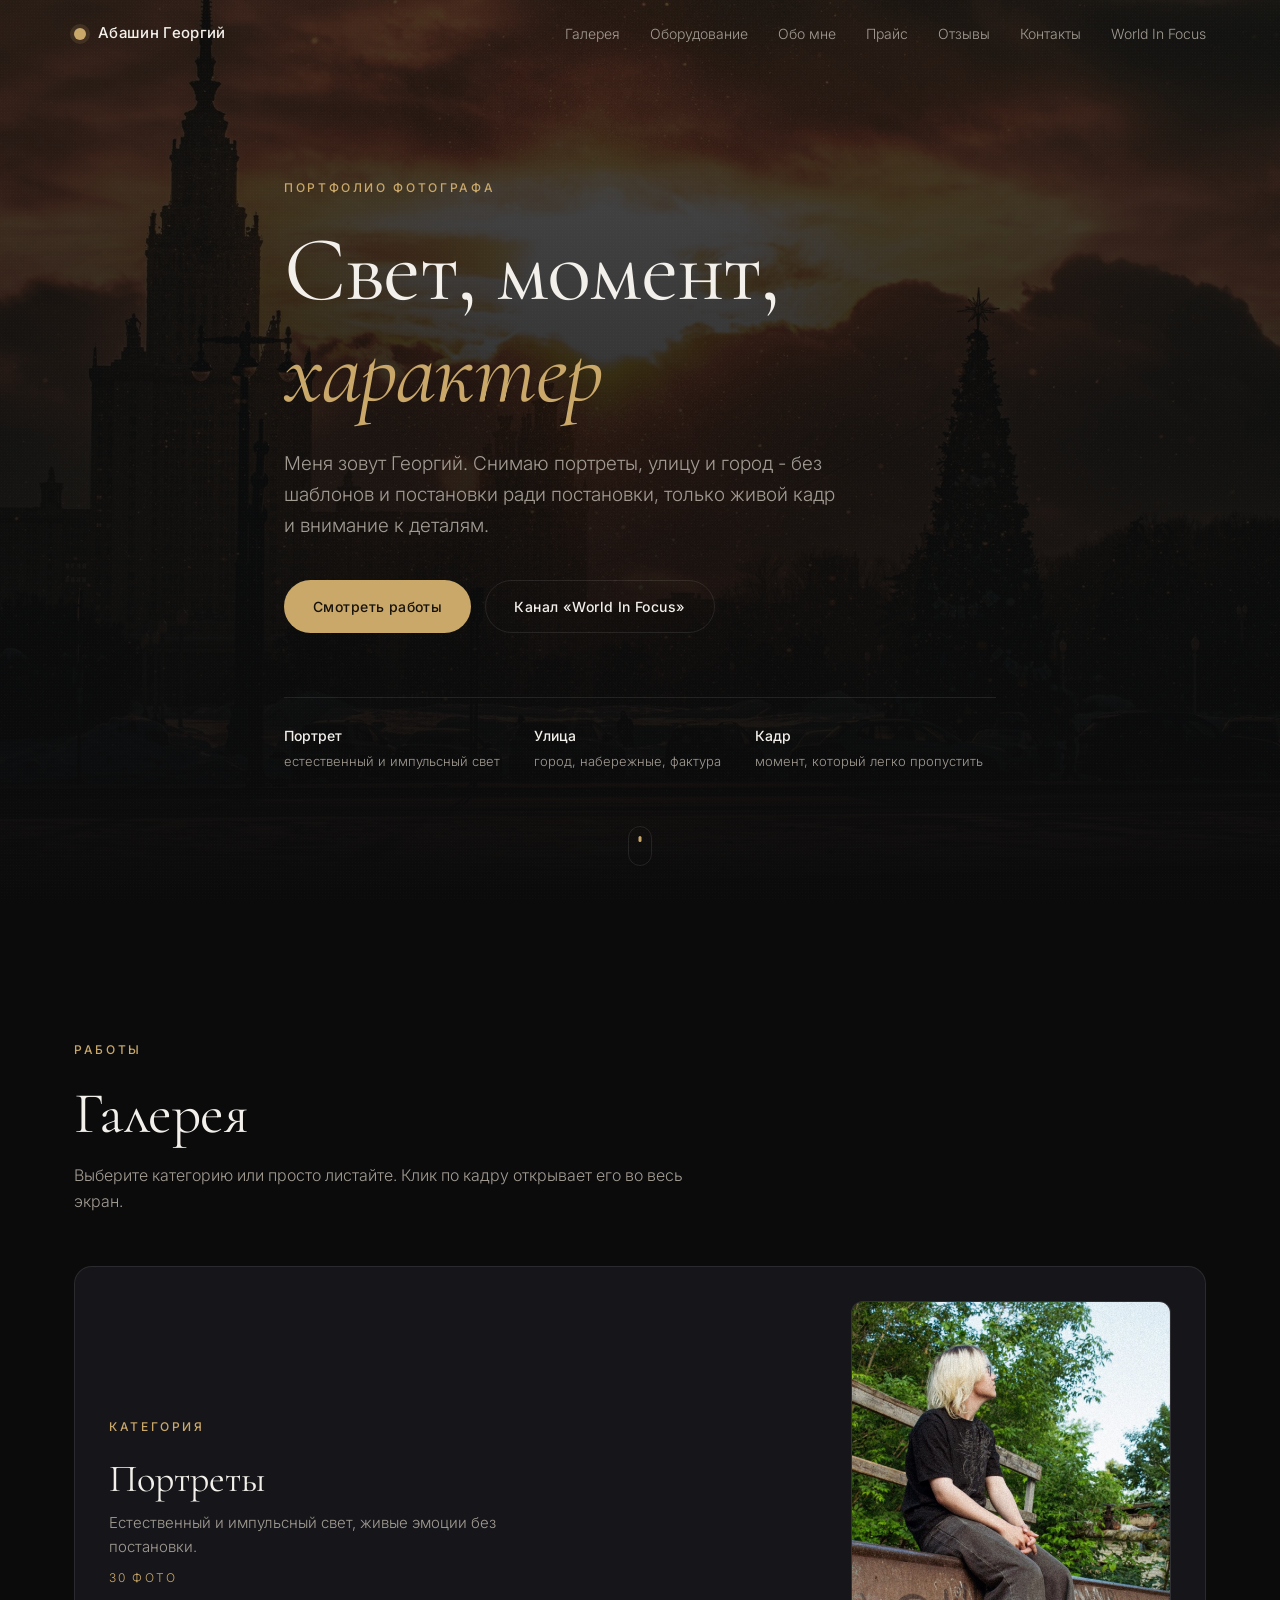
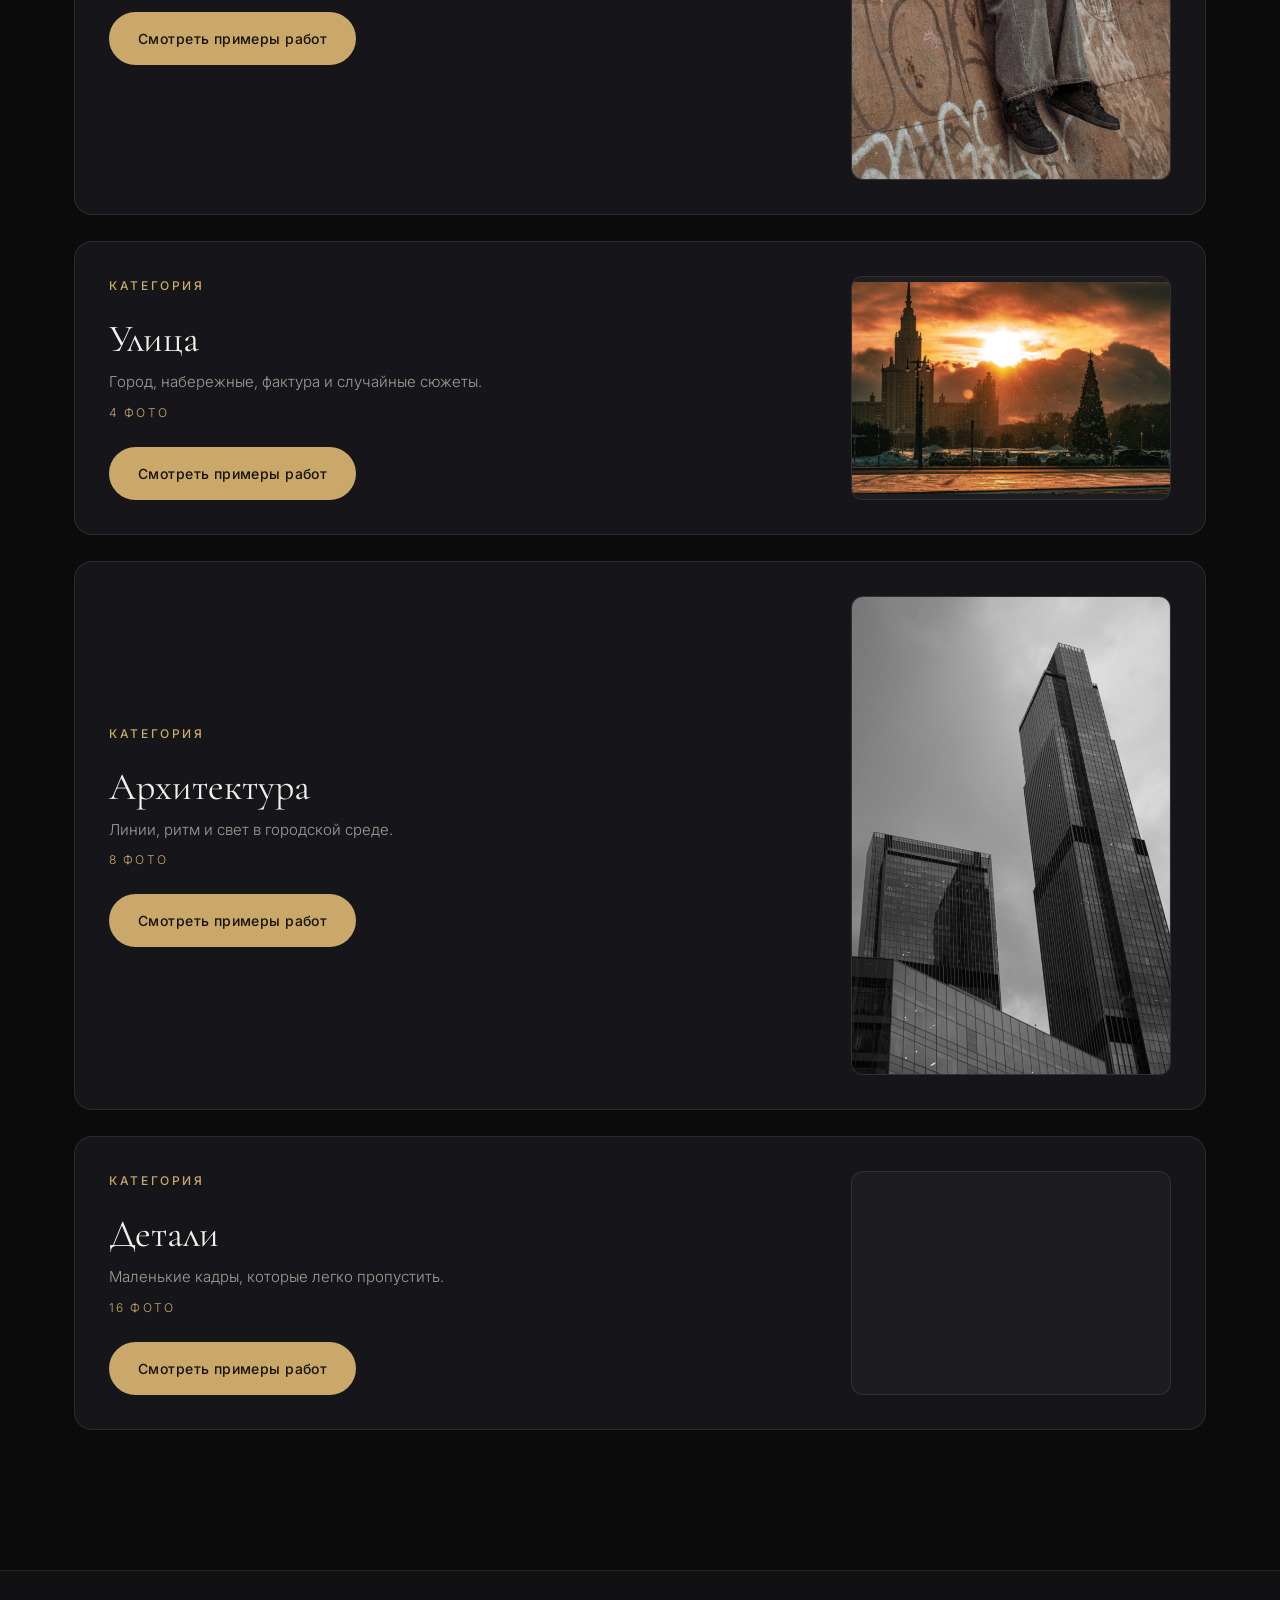
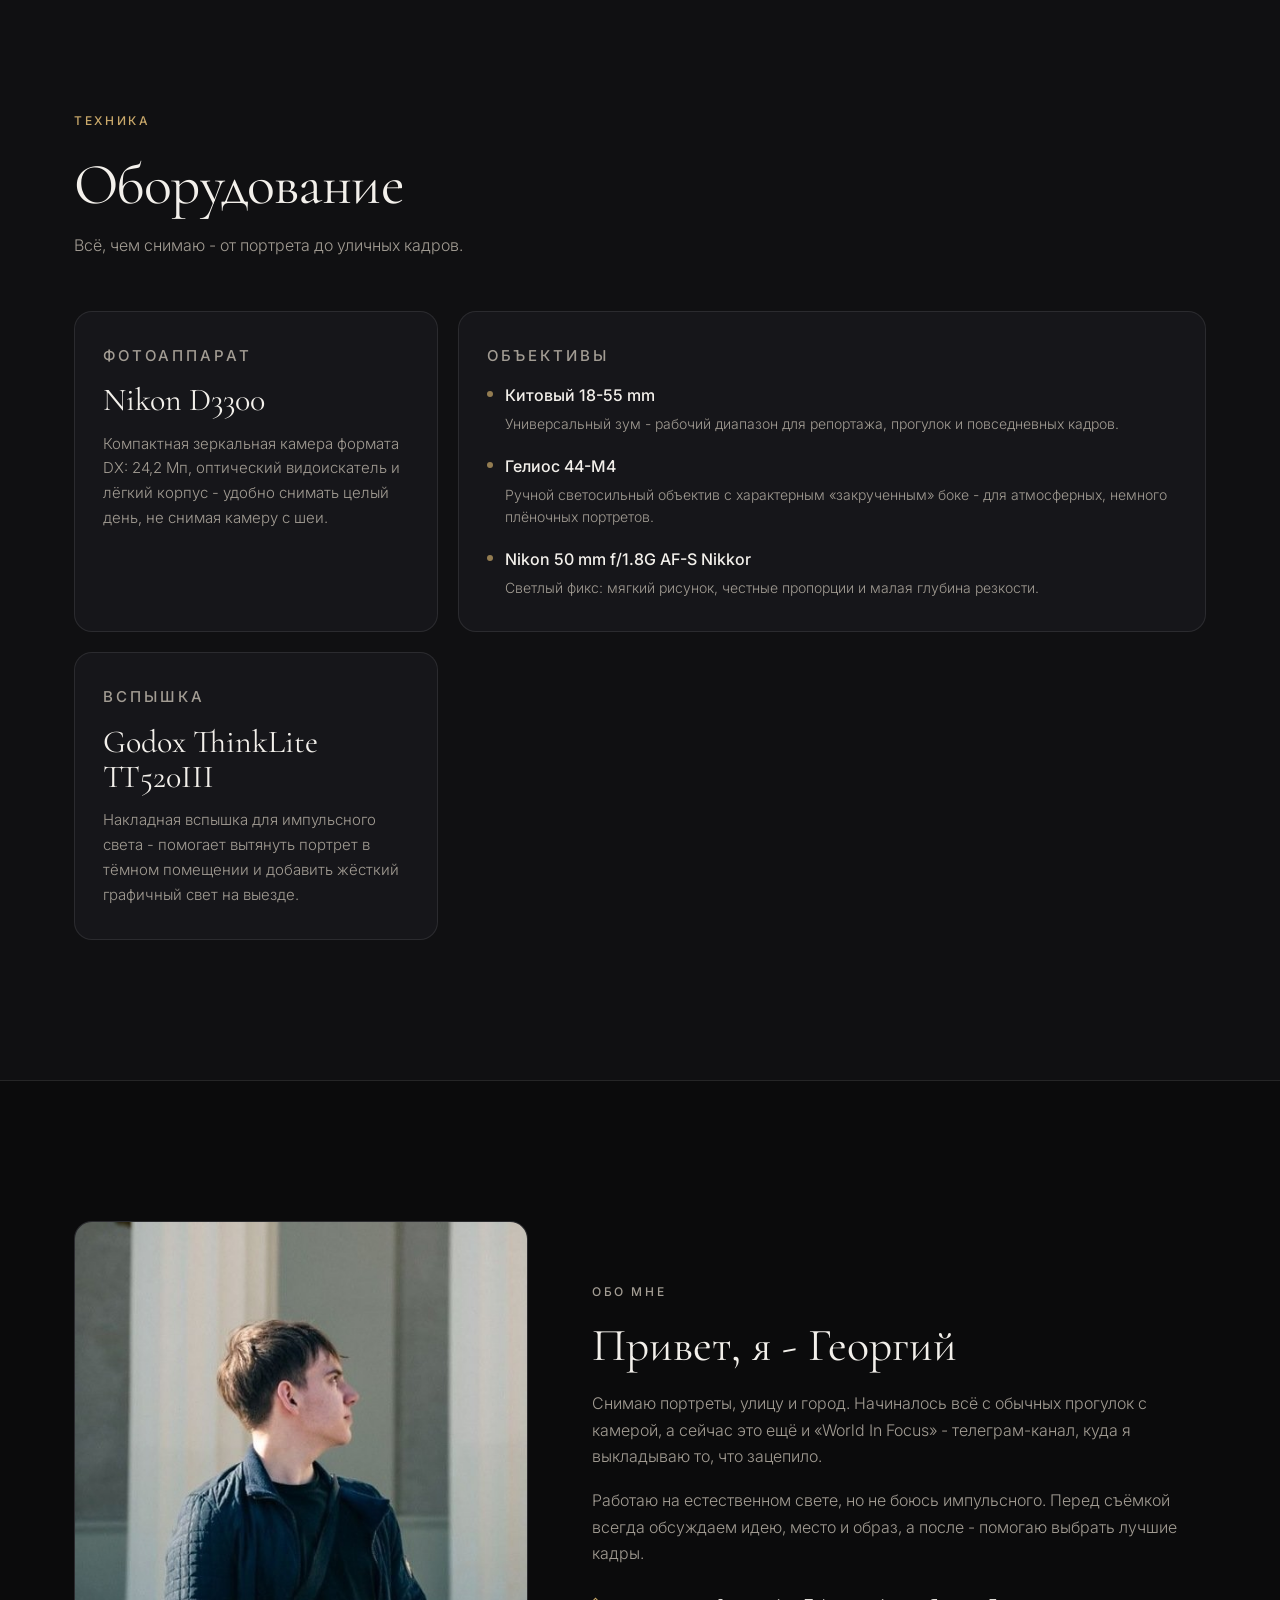
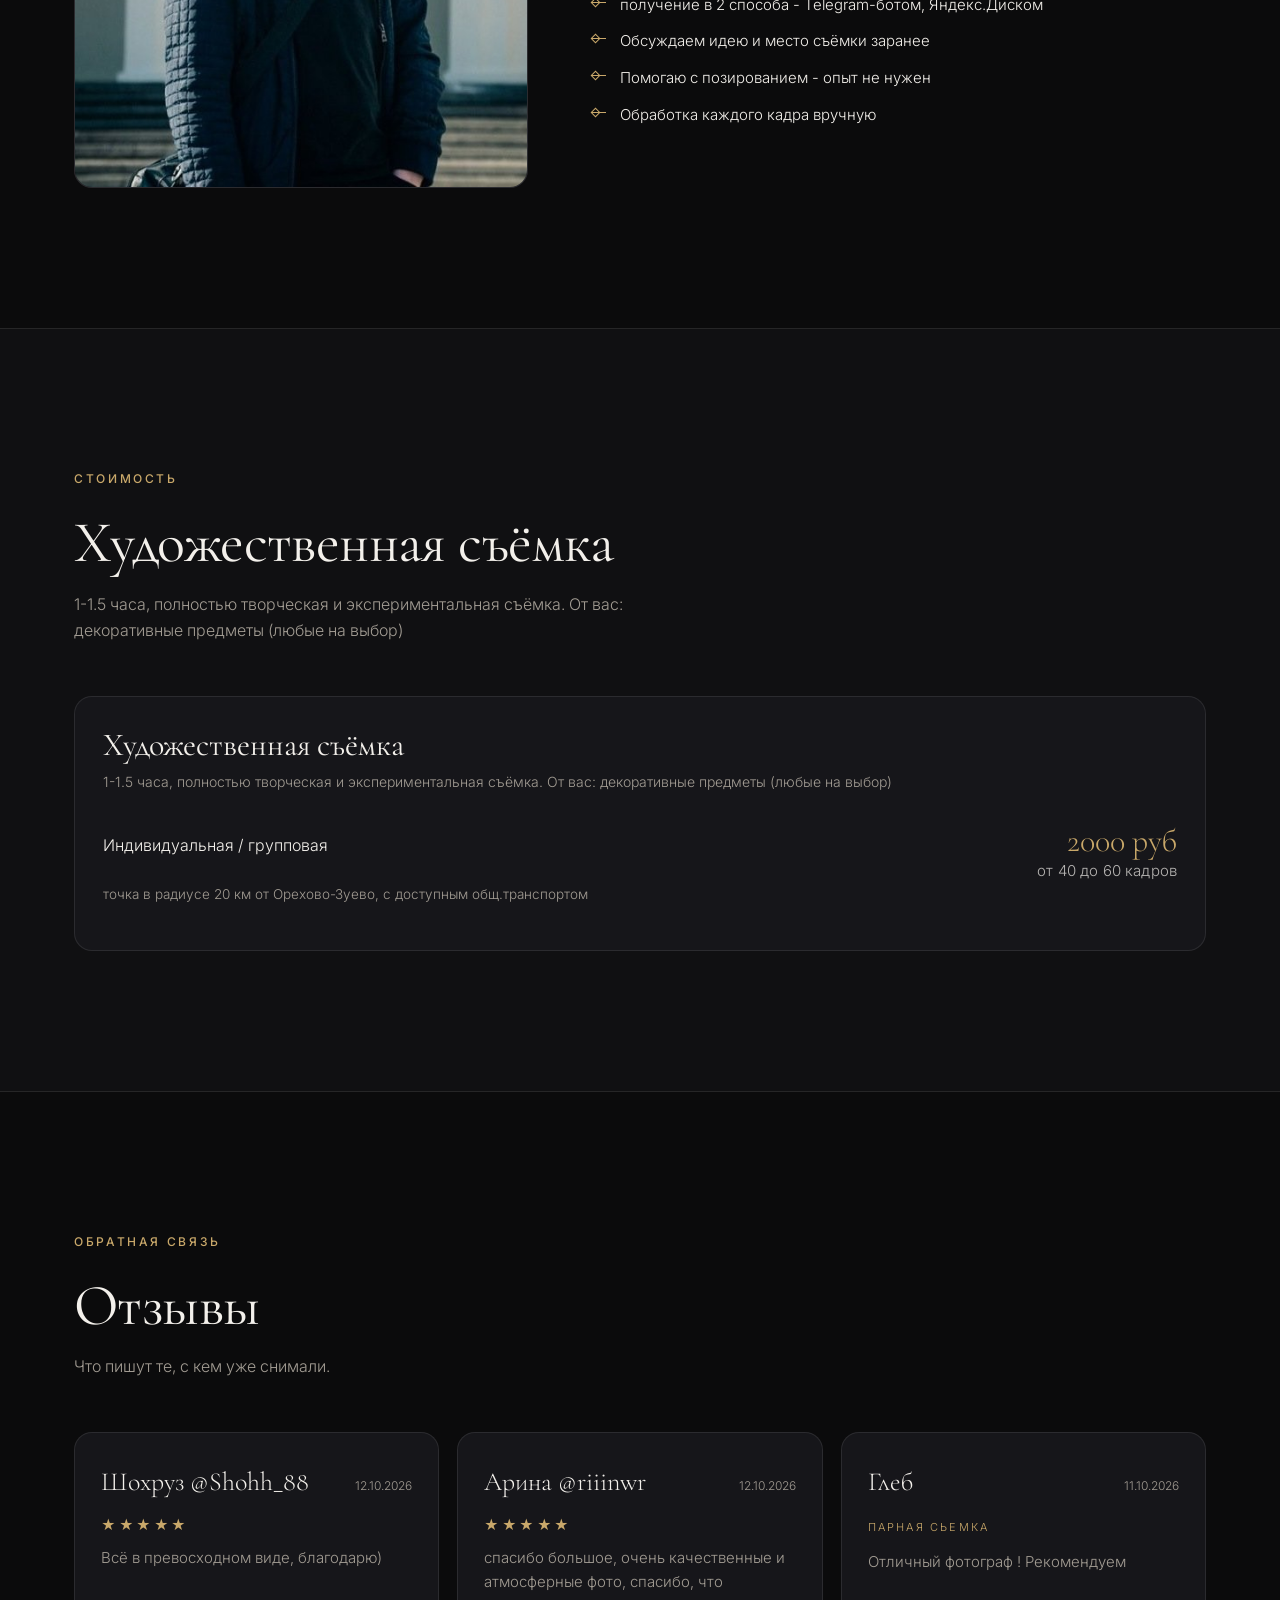
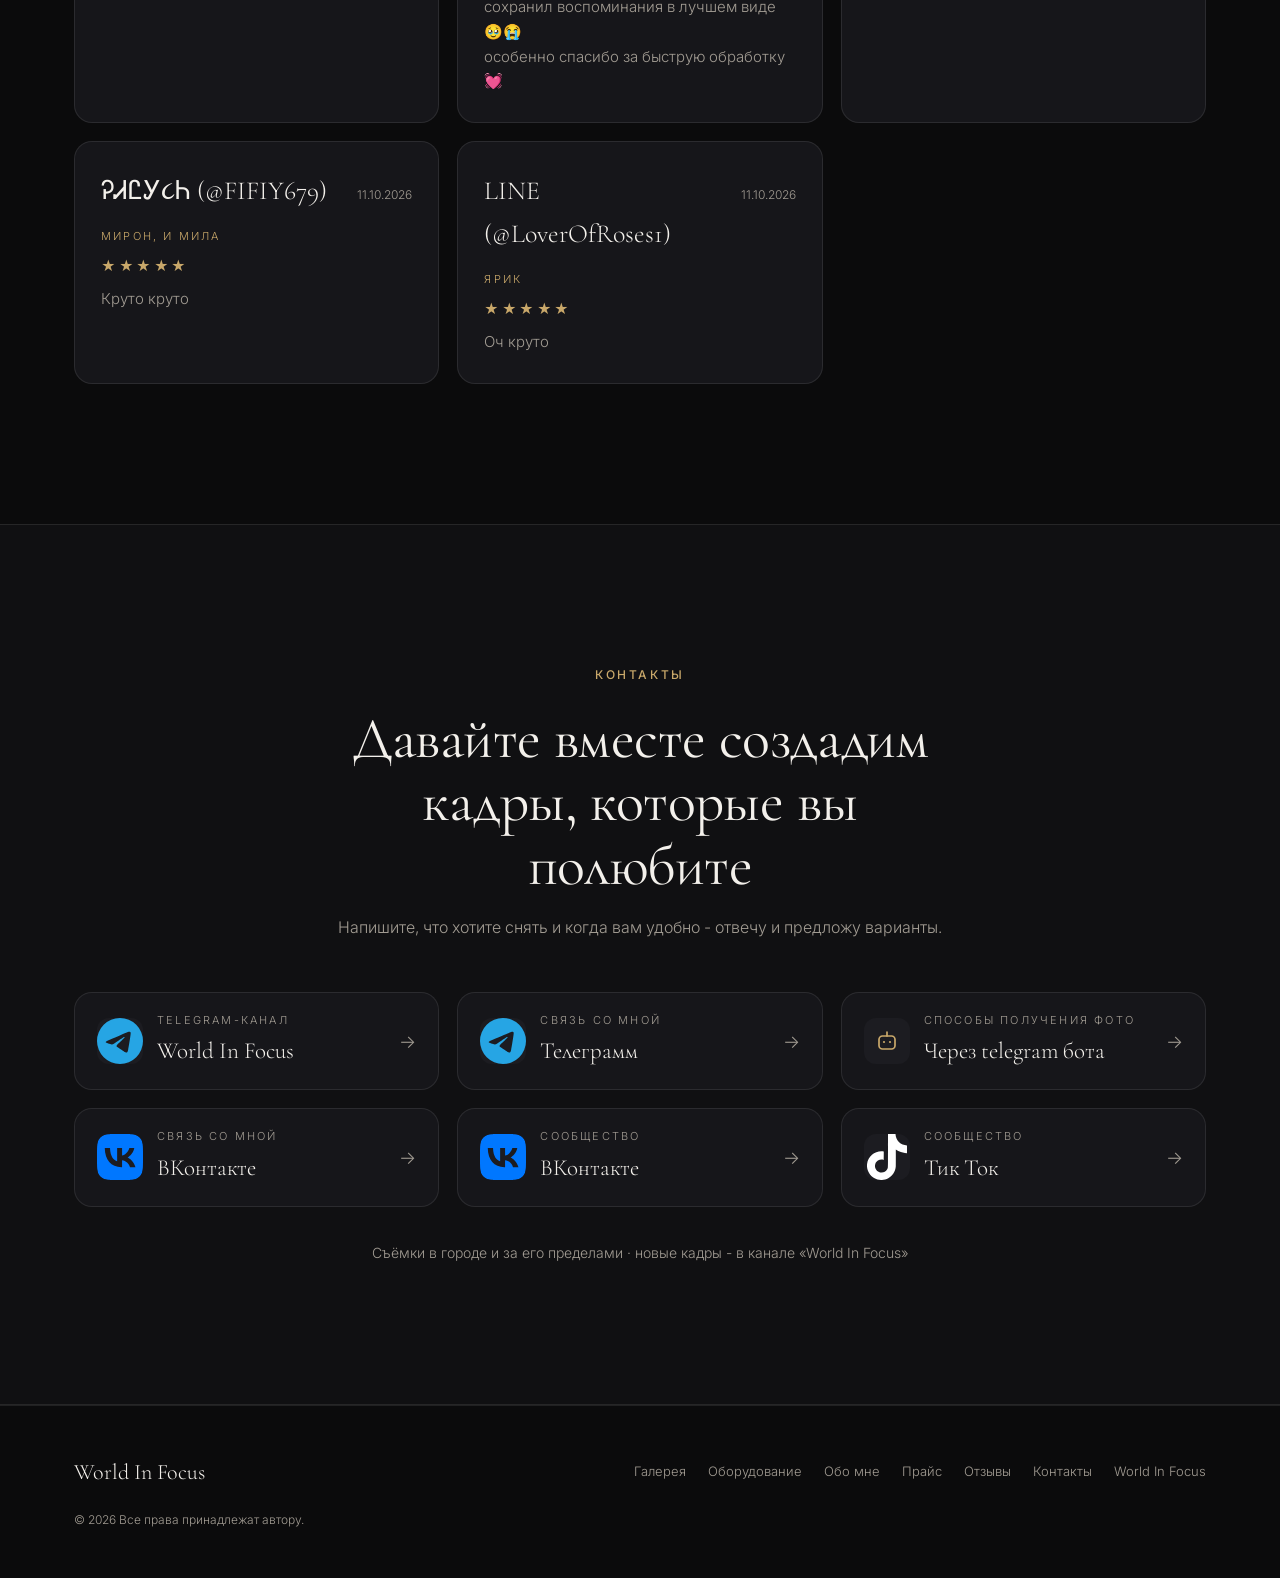
==== index.html @ 70fd21b7 "Добавлено 42 новых фото: портреты, архитектура, детали" ====
<!DOCTYPE html>
<html lang="ru">
<head>
<meta charset="utf-8">
<meta name="viewport" content="width=device-width, initial-scale=1">
<title>World In Focus - фотограф Георгий Абашин, Орехово-Зуево</title>
<meta name="description" content="Абашин Георгий (World In Focus) - фотограф в Орехово-Зуево и Московской области. Портреты, улица и город на естественном свете. Портфолио, прайс и отзывы клиентов.">
<meta name="author" content="Абашин Георгий">
<meta name="robots" content="index, follow">
<meta name="theme-color" content="#0b0b0c">
<link rel="canonical" href="https://worldinfocus.ru/">
<!-- Анимации появления включаются только когда работает JS:
     без него весь контент сразу виден. -->
<script>document.documentElement.classList.add("js");</script>
<meta property="og:type" content="website">
<meta property="og:title" content="World In Focus - фотограф Георгий Абашин, Орехово-Зуево">
<meta property="og:description" content="Портреты, улица и город. Фотограф Георгий Абашин, Орехово-Зуево.">
<meta property="og:image" content="images/hero.jpg">
<meta property="og:url" content="https://worldinfocus.ru/">
<meta property="og:locale" content="ru_RU">
<meta property="og:site_name" content="World In Focus">
<link rel="icon" href="favicon.svg" type="image/svg+xml">
<link rel="preconnect" href="https://fonts.googleapis.com">
<link rel="preconnect" href="https://fonts.gstatic.com" crossorigin>
<link href="https://fonts.googleapis.com/css2?family=Cormorant+Garamond:ital,wght@0,300;0,400;0,600;1,300;1,400&family=Inter:wght@300;400;500;600&display=swap" rel="stylesheet">
<link rel="stylesheet" href="css/style.css">
<script type="application/ld+json">
{
  "@context": "https://schema.org",
  "@graph": [
    {
      "@type": "Person",
      "@id": "https://worldinfocus.ru/#person",
      "name": "Абашин Георгий",
      "jobTitle": "Фотограф",
      "url": "https://worldinfocus.ru/",
      "sameAs": [
        "https://t.me/dikiykadr",
        "https://t.me/CorruptMemory"
      ]
    },
    {
      "@type": [
        "LocalBusiness",
        "ProfessionalService"
      ],
      "@id": "https://worldinfocus.ru/#business",
      "name": "World In Focus",
      "description": "Абашин Георгий (World In Focus) - фотограф в Орехово-Зуево и Московской области. Портреты, улица и город на естественном свете. Портфолио, прайс и отзывы клиентов.",
      "image": "images/hero.jpg",
      "url": "https://worldinfocus.ru/",
      "founder": {
        "@id": "https://worldinfocus.ru/#person"
      },
      "areaServed": "Орехово-Зуево",
      "address": {
        "@type": "PostalAddress",
        "addressLocality": "Орехово-Зуево",
        "addressRegion": "Московская область",
        "addressCountry": "RU"
      }
    }
  ]
}
</script>
</head>
<body>

<a class="skip-link" href="#gallery">Перейти к галерее</a>

<header class="site-header" id="top">
  <div class="wrap header-inner">
    <a class="brand" href="#top">
      <span class="brand-mark" aria-hidden="true"></span>
      <span class="brand-text">Абашин Георгий</span>
    </a>

    <button class="nav-toggle" id="nav-toggle" aria-label="Открыть меню" aria-expanded="false" aria-controls="nav">
      <span></span><span></span><span></span>
    </button>

    <nav class="nav" id="nav">
      <a href="#gallery">Галерея</a>
      <a href="#gear">Оборудование</a>
      <a href="#about">Обо мне</a>
      <a href="#price">Прайс</a>
      <a href="#reviews">Отзывы</a>
      <a href="#contact">Контакты</a>
      <a href="https://t.me/dikiykadr" target="_blank" rel="noopener">World In Focus</a>
    </nav>
  </div>
</header>

<main>

  <!-- ================= HERO ================= -->
  <section class="hero" id="hero">
    <div class="hero-media" aria-hidden="true"></div>
    <div class="wrap hero-inner">
      <p class="eyebrow reveal">Портфолио фотографа</p>
      <h1 class="reveal">Свет, момент,<br><em>характер</em></h1>
      <p class="hero-sub reveal">
        Меня зовут Георгий. Снимаю портреты, улицу и город - без шаблонов и постановки ради постановки, только живой кадр и внимание к деталям.
      </p>
      <div class="hero-actions reveal">
        <a class="btn btn-primary" href="#gallery">Смотреть работы</a>
        <a class="btn btn-ghost" href="https://t.me/dikiykadr" target="_blank" rel="noopener">Канал «World In Focus»</a>
      </div>
      <ul class="hero-facts reveal">
        <li><strong>Портрет</strong><span>естественный и импульсный свет</span></li>
        <li><strong>Улица</strong><span>город, набережные, фактура</span></li>
        <li><strong>Кадр</strong><span>момент, который легко пропустить</span></li>
      </ul>
    </div>
    <a class="hero-scroll" href="#gallery" aria-label="Вниз к галерее"><span></span></a>
  </section>

  <!-- ================= GALLERY ================= -->
  <section class="section" id="gallery">
    <div class="wrap">
      <header class="section-head">
        <p class="eyebrow">Работы</p>
        <h2>Галерея</h2>
        <p class="section-sub">Выберите категорию или просто листайте. Клик по кадру открывает его во весь экран.</p>
      </header>

      <div class="cat-list">
        <article class="cat-card reveal">
          <div class="cat-text">
            <p class="eyebrow">Категория</p>
            <h3>Портреты</h3>
            <p class="cat-sub">Естественный и импульсный свет, живые эмоции без постановки.</p>
            <p class="cat-count">30 фото</p>
            <a class="btn btn-primary" href="portraits.html">Смотреть примеры работ</a>
          </div>
          <a class="cat-cover" href="portraits.html"><img src="images/work-01.jpg" alt="Портрет на скейт-рампе" loading="eager" decoding="async"></a>
        </article>
        <article class="cat-card reveal">
          <div class="cat-text">
            <p class="eyebrow">Категория</p>
            <h3>Улица</h3>
            <p class="cat-sub">Город, набережные, фактура и случайные сюжеты.</p>
            <p class="cat-count">4 фото</p>
            <a class="btn btn-primary" href="street.html">Смотреть примеры работ</a>
          </div>
          <a class="cat-cover" href="street.html"><img src="images/work-05.jpg" alt="Закат над Москвой" loading="eager" decoding="async"></a>
        </article>
        <article class="cat-card reveal">
          <div class="cat-text">
            <p class="eyebrow">Категория</p>
            <h3>Архитектура</h3>
            <p class="cat-sub">Линии, ритм и свет в городской среде.</p>
            <p class="cat-count">8 фото</p>
            <a class="btn btn-primary" href="architecture.html">Смотреть примеры работ</a>
          </div>
          <a class="cat-cover" href="architecture.html"><img src="images/work-14.jpg" alt="Московская архитектура" loading="eager" decoding="async"></a>
        </article>
        <article class="cat-card reveal">
          <div class="cat-text">
            <p class="eyebrow">Категория</p>
            <h3>Детали</h3>
            <p class="cat-sub">Маленькие кадры, которые легко пропустить.</p>
            <p class="cat-count">16 фото</p>
            <a class="btn btn-primary" href="details.html">Смотреть примеры работ</a>
          </div>
          <a class="cat-cover" href="details.html"><img src="images/work-07.jpg" alt="Голубь в полёте" loading="eager" decoding="async"></a>
        </article>
      </div>
    </div>
  </section>

  <!-- ================= GEAR ================= -->
  <section class="section section-alt" id="gear">
    <div class="wrap">
      <header class="section-head">
        <p class="eyebrow">Техника</p>
        <h2>Оборудование</h2>
        <p class="section-sub">Всё, чем снимаю - от портрета до уличных кадров.</p>
      </header>

      <div class="gear-grid">
        <article class="gear-card reveal">
          <p class="gear-label">Фотоаппарат</p>
          <h3>Nikon D3300</h3>
          <p>Компактная зеркальная камера формата DX: 24,2 Мп, оптический видоискатель и лёгкий корпус - удобно снимать целый день, не снимая камеру с шеи.</p>
        </article>

        <article class="gear-card gear-card-wide reveal">
          <p class="gear-label">Объективы</p>
          <ul class="gear-list">
            <li>
              <strong>Китовый 18-55 mm</strong>
              <span>Универсальный зум - рабочий диапазон для репортажа, прогулок и повседневных кадров.</span>
            </li>
            <li>
              <strong>Гелиос 44-М4</strong>
              <span>Ручной светосильный объектив с характерным «закрученным» боке - для атмосферных, немного плёночных портретов.</span>
            </li>
            <li>
              <strong>Nikon 50 mm f/1.8G AF-S Nikkor</strong>
              <span>Светлый фикс: мягкий рисунок, честные пропорции и малая глубина резкости.</span>
            </li>
          </ul>
        </article>

        <article class="gear-card reveal">
          <p class="gear-label">Вспышка</p>
          <h3>Godox ThinkLite TT520III</h3>
          <p>Накладная вспышка для импульсного света - помогает вытянуть портрет в тёмном помещении и добавить жёсткий графичный свет на выезде.</p>
        </article>
      </div>
    </div>
  </section>

  <!-- ================= ABOUT ================= -->
  <section class="section" id="about">
    <div class="wrap about-grid">
      <div class="about-media reveal">
        <img src="images/portrait.jpg" alt="Фотограф World In Focus" data-fallback>
      </div>
      <div class="about-text reveal">
        <p class="eyebrow">Обо мне</p>
        <h2>Привет, я - Георгий</h2>
        <p>Снимаю портреты, улицу и город. Начиналось всё с обычных прогулок с камерой, а сейчас это ещё и «World In Focus» - телеграм-канал, куда я выкладываю то, что зацепило.</p>
        <p>Работаю на естественном свете, но не боюсь импульсного. Перед съёмкой всегда обсуждаем идею, место и образ, а после - помогаю выбрать лучшие кадры.</p>
        <ul class="about-points">
          <li>получение в 2 способа -  Telegram-ботом, Яндекс.Диском</li>
          <li>Обсуждаем идею и место съёмки заранее</li>
          <li>Помогаю с позированием - опыт не нужен</li>
          <li>Обработка каждого кадра вручную</li>
        </ul>
      </div>
    </div>
  </section>


  <!-- ================= PRICE ================= -->
  <section class="section section-alt" id="price">
    <div class="wrap">
      <header class="section-head">
        <p class="eyebrow">Стоимость</p>
        <h2>Художественная съёмка</h2>
        <p class="section-sub">1-1.5 часа, полностью творческая и экспериментальная съёмка. От вас: декоративные предметы (любые на выбор)</p>
      </header>

      <div class="price-grid">
        <article class="price-card reveal">
          <h3>Художественная съёмка</h3>
          <p class="price-card-sub">1-1.5 часа, полностью творческая и экспериментальная съёмка. От вас: декоративные предметы (любые на выбор)</p>
          <ul class="price-list">
            <li class="price-row">
              <span class="price-name">Индивидуальная / групповая</span>
              <span class="price-value">2000 руб<em>от 40 до 60 кадров</em></span>
              <span class="price-note">точка в радиусе 20 км от Орехово-Зуево, с доступным общ.транспортом</span>
            </li>
          </ul>
        </article>
      </div>
    </div>
  </section>

  <!-- ================= REVIEWS ================= -->
  <section class="section" id="reviews">
    <div class="wrap">
      <header class="section-head">
        <p class="eyebrow">Обратная связь</p>
        <h2>Отзывы</h2>
        <p class="section-sub">Что пишут те, с кем уже снимали.</p>
      </header>

      <div class="reviews-grid" id="reviews-grid">
        <article class="review reveal">
          <header class="review-head">
            <span class="review-name">Шохруз @Shohh_88</span>
            <span class="review-date">12.10.2026</span>
          </header>
          <p class="review-stars" aria-label="Оценка 5 из 5"><span class="review-stars-on">★★★★★</span><span class="review-stars-off"></span></p>
          <p class="review-text">Всё в превосходном виде, благодарю)</p>
        </article>
        <article class="review reveal">
          <header class="review-head">
            <span class="review-name">Арина @riiinwr</span>
            <span class="review-date">12.10.2026</span>
          </header>
          <p class="review-stars" aria-label="Оценка 5 из 5"><span class="review-stars-on">★★★★★</span><span class="review-stars-off"></span></p>
          <p class="review-text">спасибо большое, очень качественные и атмосферные фото, спасибо, что сохранил воспоминания в лучшем виде 🥹😭
особенно спасибо за быструю обработку 💓</p>
        </article>
        <article class="review reveal">
          <header class="review-head">
            <span class="review-name">ᎮᏗᏝᎩ૮Ꮒ (@FIFIY679)</span>
            <span class="review-date">11.10.2026</span>
          </header>
          <p class="review-series">Мирон, и Мила</p>
          <p class="review-stars" aria-label="Оценка 5 из 5"><span class="review-stars-on">★★★★★</span><span class="review-stars-off"></span></p>
          <p class="review-text">Круто круто</p>
        </article>
        <article class="review reveal">
          <header class="review-head">
            <span class="review-name">LINE (@LoverOfRoses1)</span>
            <span class="review-date">11.10.2026</span>
          </header>
          <p class="review-series">Ярик</p>
          <p class="review-stars" aria-label="Оценка 5 из 5"><span class="review-stars-on">★★★★★</span><span class="review-stars-off"></span></p>
          <p class="review-text">Оч круто</p>
        </article>
        <article class="review reveal">
          <header class="review-head">
            <span class="review-name">Глеб</span>
            <span class="review-date">11.10.2026</span>
          </header>
          <p class="review-series">Парная сьемка</p>
          <p class="review-text">Отличный фотограф ! Рекомендуем</p>
        </article>
      </div>
      <p class="reviews-empty" id="reviews-empty" hidden>Отзывов пока нет, но они появятся здесь после первых съёмок.</p>

    </div>
  </section>

  <!-- ================= CONTACT ================= -->
  <section class="section section-alt" id="contact">
    <div class="wrap">
      <header class="section-head section-head-center">
        <p class="eyebrow">Контакты</p>
        <h2>Давайте вместе создадим кадры, которые вы полюбите</h2>
        <p class="section-sub">Напишите, что хотите снять и когда вам удобно - отвечу и предложу варианты.</p>
      </header>

      <div class="contact-grid">
        <a class="contact-card reveal" href="https://t.me/dikiykadr" target="_blank" rel="noopener">
          <img class="contact-icon is-telegram" src="images/icons/brand-telegram.svg" alt="">
          <span class="contact-body">
            <span class="contact-label">Telegram-канал</span>
            <span class="contact-value">World In Focus</span>
          </span>
          <span class="contact-arrow" aria-hidden="true">→</span>
        </a>
        <a class="contact-card reveal" href="https://t.me/CorruptMemory" target="_blank" rel="noopener">
          <img class="contact-icon is-telegram" src="images/icons/brand-telegram.svg" alt="">
          <span class="contact-body">
            <span class="contact-label">Связь со мной</span>
            <span class="contact-value">Телеграмм</span>
          </span>
          <span class="contact-arrow" aria-hidden="true">→</span>
        </a>
        <a class="contact-card reveal" href="https://t.me/photoVidatcha_bot" target="_blank" rel="noopener">
          <span class="contact-icon contact-icon-bot" aria-hidden="true"><svg viewBox="0 0 24 24" fill="none" stroke="currentColor" stroke-width="1.7" stroke-linecap="round" stroke-linejoin="round"><rect x="4" y="7" width="16" height="13" rx="3.5"/><path d="M12 3v4"/><circle cx="9" cy="13" r="1.1" fill="currentColor" stroke="none"/><circle cx="15" cy="13" r="1.1" fill="currentColor" stroke="none"/></svg></span>
          <span class="contact-body">
            <span class="contact-label">Способы получения фото</span>
            <span class="contact-value">Через telegram бота</span>
          </span>
          <span class="contact-arrow" aria-hidden="true">→</span>
        </a>
        <a class="contact-card reveal" href="https://vk.ru/CorruptMemory" target="_blank" rel="noopener">
          <img class="contact-icon is-vk" src="images/icons/brand-vk.svg" alt="">
          <span class="contact-body">
            <span class="contact-label">Связь со мной</span>
            <span class="contact-value">ВКонтакте</span>
          </span>
          <span class="contact-arrow" aria-hidden="true">→</span>
        </a>
        <a class="contact-card reveal" href="https://vk.ru/im/channels/-237018157" target="_blank" rel="noopener">
          <img class="contact-icon is-vk" src="images/icons/brand-vk.svg" alt="">
          <span class="contact-body">
            <span class="contact-label">Сообщество </span>
            <span class="contact-value">ВКонтакте </span>
          </span>
          <span class="contact-arrow" aria-hidden="true">→</span>
        </a>
        <a class="contact-card reveal" href="https://www.tiktok.com/@kadr.life?is_from_webapp=1&amp;sender_device=pc" target="_blank" rel="noopener">
          <img class="contact-icon is-tiktok" src="images/icons/brand-tiktok.svg" alt="">
          <span class="contact-body">
            <span class="contact-label">Сообщество</span>
            <span class="contact-value">Тик Ток</span>
          </span>
          <span class="contact-arrow" aria-hidden="true">→</span>
        </a>
      </div>

      <p class="contact-note reveal">Съёмки в городе и за его пределами · новые кадры - в канале «World In Focus»</p>
    </div>
  </section>

</main>

<footer class="site-footer">
  <div class="wrap footer-inner">
    <p class="footer-brand">World In Focus</p>
    <nav class="footer-nav">
      <a href="#gallery">Галерея</a>
      <a href="#gear">Оборудование</a>
      <a href="#about">Обо мне</a>
      <a href="#price">Прайс</a>
      <a href="#reviews">Отзывы</a>
      <a href="#contact">Контакты</a>
      <a href="https://t.me/dikiykadr" target="_blank" rel="noopener">World In Focus</a>
    </nav>
    <p class="footer-copy">© <span id="year">2025</span> Все права принадлежат автору.</p>
  </div>
</footer>

<script src="js/gallery-data.js"></script>
<script src="js/reviews.js"></script>
<script src="js/reviews-bot.js"></script>
<script src="js/site.js"></script>
</body>
</html>
---- css/style.css ----
/* =========================================================
   Портфолио фотографа - стили
   Палитра и типографика настраиваются в :root ниже.
   ========================================================= */

:root{
  --bg:#0b0b0c;
  --bg-2:#101012;
  --surface:#16161a;
  --surface-2:#1c1c21;
  --line:rgba(255,255,255,.09);
  --text:#f3f0eb;
  --muted:#a29c93;
  --accent:#c9a86a;
  --accent-soft:rgba(201,168,106,.14);

  --font-body:"Inter",-apple-system,BlinkMacSystemFont,"Segoe UI",Roboto,"Helvetica Neue",Arial,sans-serif;
  --font-display:"Cormorant Garamond",ui-serif,Georgia,"Times New Roman",serif;

  --wrap:1180px;
  --radius:18px;
  --ease:cubic-bezier(.22,.61,.36,1);
}

*,*::before,*::after{box-sizing:border-box}

html{scroll-behavior:smooth}

body{
  margin:0;
  background:var(--bg);
  color:var(--text);
  font-family:var(--font-body);
  font-size:16px;
  line-height:1.65;
  font-weight:300;
  -webkit-font-smoothing:antialiased;
  overflow-x:hidden;
}

img{max-width:100%;display:block}
a{color:inherit;text-decoration:none}
h1,h2,h3{font-family:var(--font-display);font-weight:400;line-height:1.1;margin:0}
p{margin:0}

.wrap{width:100%;max-width:var(--wrap);margin:0 auto;padding:0 24px}

.skip-link{
  position:absolute;left:-9999px;top:0;z-index:200;
  background:var(--accent);color:#12100c;padding:10px 16px;border-radius:0 0 8px 0;
}
.skip-link:focus{left:0}

/* ---------------- Header ---------------- */
.site-header{
  position:fixed;inset:0 0 auto 0;z-index:100;
  padding:18px 0;
  transition:background .35s var(--ease),padding .35s var(--ease),border-color .35s var(--ease);
  border-bottom:1px solid transparent;
}
.site-header.is-scrolled{
  background:rgba(11,11,12,.82);
  backdrop-filter:blur(14px);
  -webkit-backdrop-filter:blur(14px);
  border-bottom-color:var(--line);
  padding:12px 0;
}
.header-inner{display:flex;align-items:center;justify-content:space-between;gap:20px}

.brand{display:flex;align-items:center;gap:12px;font-weight:500;letter-spacing:.02em}
.brand-mark{
  width:12px;height:12px;border-radius:50%;
  background:var(--accent);
  box-shadow:0 0 0 4px var(--accent-soft);
  flex:none;
}
.brand-text{font-size:15px}

.nav{display:flex;gap:30px}
.nav a{
  font-size:14px;color:var(--muted);position:relative;padding:4px 0;
  transition:color .25s var(--ease);
}
.nav a::after{
  content:"";position:absolute;left:0;bottom:0;height:1px;width:0;
  background:var(--accent);transition:width .3s var(--ease);
}
.nav a:hover,.nav a.is-active{color:var(--text)}
.nav a:hover::after,.nav a.is-active::after{width:100%}

.nav-toggle{
  display:none;width:42px;height:42px;border:1px solid var(--line);border-radius:12px;
  background:transparent;cursor:pointer;padding:0;flex-direction:column;align-items:center;justify-content:center;gap:5px;
}
.nav-toggle span{display:block;width:18px;height:1.5px;background:var(--text);transition:transform .3s var(--ease),opacity .3s var(--ease)}
.nav-toggle[aria-expanded="true"] span:nth-child(1){transform:translateY(6.5px) rotate(45deg)}
.nav-toggle[aria-expanded="true"] span:nth-child(2){opacity:0}
.nav-toggle[aria-expanded="true"] span:nth-child(3){transform:translateY(-6.5px) rotate(-45deg)}

/* ---------------- Hero ---------------- */
.hero{
  position:relative;min-height:100svh;display:flex;align-items:center;
  padding:140px 0 90px;overflow:hidden;
}
.hero-media{
  position:absolute;inset:0;z-index:0;
  background:
    radial-gradient(1100px 600px at 78% 15%, rgba(201,168,106,.16), transparent 60%),
    radial-gradient(900px 700px at 10% 90%, rgba(120,140,180,.10), transparent 60%),
    linear-gradient(180deg,var(--bg) 0%, var(--bg-2) 100%);
}
/* Фоновое фото главного экрана подставляет js/site.js inline-стилем:
   относительный url() внутри CSS-переменной браузер считает от css/style.css,
   а не от страницы, поэтому путь задаётся из скрипта. */
.hero.has-photo .hero-media{filter:saturate(.95)}
.hero-media::after{
  content:"";position:absolute;inset:0;
  background-image:radial-gradient(rgba(255,255,255,.035) 1px, transparent 1px);
  background-size:3px 3px;opacity:.5;
}
.hero-inner{position:relative;z-index:1;max-width:760px}

.eyebrow{
  font-size:12px;letter-spacing:.22em;text-transform:uppercase;
  color:var(--accent);margin-bottom:22px;font-weight:500;
}
.hero h1{
  font-size:clamp(46px,8vw,92px);
  letter-spacing:-.015em;
  margin-bottom:26px;
}
.hero h1 em{font-style:italic;color:var(--accent)}
.hero-sub{color:var(--muted);font-size:clamp(16px,1.6vw,19px);max-width:560px;margin-bottom:38px}

.hero-actions{display:flex;flex-wrap:wrap;gap:14px;margin-bottom:64px}

.btn{
  display:inline-flex;align-items:center;justify-content:center;
  padding:14px 28px;border-radius:999px;font-size:14px;letter-spacing:.03em;font-weight:500;
  border:1px solid transparent;cursor:pointer;
  transition:background .3s var(--ease),color .3s var(--ease),border-color .3s var(--ease),transform .3s var(--ease);
}
.btn:hover{transform:translateY(-2px)}
.btn-primary{background:var(--accent);color:#17130c}
.btn-primary:hover{background:#dcbb7c}
.btn-ghost{border-color:var(--line);color:var(--text)}
.btn-ghost:hover{border-color:var(--accent);color:var(--accent)}

.hero-facts{
  list-style:none;margin:0;padding:0;display:flex;flex-wrap:wrap;gap:34px;
  border-top:1px solid var(--line);padding-top:26px;
}
.hero-facts li{display:flex;flex-direction:column;gap:4px;min-width:150px}
.hero-facts strong{font-weight:500;font-size:14px}
.hero-facts span{font-size:13px;color:var(--muted)}

.hero-scroll{
  position:absolute;bottom:34px;left:50%;transform:translateX(-50%);
  width:24px;height:40px;border:1px solid var(--line);border-radius:999px;z-index:1;
}
.hero-scroll span{
  position:absolute;left:50%;top:9px;width:3px;height:6px;border-radius:2px;background:var(--accent);
  transform:translateX(-50%);animation:scrollDot 1.8s var(--ease) infinite;
}
@keyframes scrollDot{
  0%{opacity:0;transform:translate(-50%,0)}
  30%{opacity:1}
  100%{opacity:0;transform:translate(-50%,14px)}
}

/* ---------------- Sections ---------------- */
.section{padding:clamp(80px,11vw,140px) 0}
.section-alt{background:var(--bg-2);border-top:1px solid var(--line);border-bottom:1px solid var(--line)}

.section-head{max-width:640px;margin-bottom:52px}
.section-head-center{margin-left:auto;margin-right:auto;text-align:center}
.section-head h2{font-size:clamp(34px,5vw,58px);letter-spacing:-.01em;margin-bottom:16px}
.section-sub{color:var(--muted);font-size:16px}

/* ---------------- Filters ---------------- */
.filters{display:flex;flex-wrap:wrap;gap:10px;margin-bottom:34px}
.filter{
  border:1px solid var(--line);background:transparent;color:var(--muted);
  padding:9px 18px;border-radius:999px;font:inherit;font-size:13px;cursor:pointer;
  transition:all .28s var(--ease);
}
.filter:hover{color:var(--text);border-color:rgba(255,255,255,.24)}
.filter.is-active{background:var(--accent-soft);border-color:rgba(201,168,106,.5);color:var(--accent)}

/* ---------------- Gallery ---------------- */
.gallery-grid{columns:3 300px;column-gap:18px}
.gallery-item{
  position:relative;break-inside:avoid;margin:0 0 18px;
  border-radius:var(--radius);overflow:hidden;cursor:zoom-in;
  background:var(--surface);border:1px solid var(--line);
  transition:transform .4s var(--ease),border-color .4s var(--ease),box-shadow .4s var(--ease);
}
.gallery-item:hover{transform:translateY(-4px);border-color:rgba(201,168,106,.4);box-shadow:0 24px 50px -28px rgba(0,0,0,.9)}
.gallery-item.is-hidden{display:none}
.gallery-item img{width:100%;height:auto;transition:transform .7s var(--ease),filter .5s var(--ease)}
.gallery-item:hover img{transform:scale(1.04)}

.gallery-caption{
  position:absolute;inset:auto 0 0 0;
  padding:38px 20px 16px;
  display:flex;align-items:flex-end;justify-content:space-between;gap:12px;
  background:linear-gradient(to top,rgba(8,8,9,.9),rgba(8,8,9,0));
  font-size:13px;
  opacity:0;transform:translateY(8px);
  transition:opacity .4s var(--ease),transform .4s var(--ease);
}
.gallery-item:hover .gallery-caption,.gallery-item:focus-visible .gallery-caption{opacity:1;transform:translateY(0)}
.gallery-caption em{font-style:normal;color:var(--accent);font-size:12px;letter-spacing:.06em;text-transform:uppercase;white-space:nowrap}
.gallery-item.is-placeholder{cursor:default}
.gallery-item.is-placeholder:hover img{transform:none}
.gallery-empty{color:var(--muted);text-align:center;padding:40px 0}

/* ---------------- Gear ---------------- */
.gear-grid{display:grid;grid-template-columns:repeat(3,1fr);gap:20px}
.gear-card{
  background:var(--surface);border:1px solid var(--line);border-radius:var(--radius);
  padding:32px 28px;display:flex;flex-direction:column;gap:14px;
  transition:border-color .35s var(--ease),transform .35s var(--ease);
}
.gear-card:hover{border-color:rgba(201,168,106,.35);transform:translateY(-3px)}
.gear-card-wide{grid-column:span 2}
.gear-label{
  font-size:11px;letter-spacing:.2em;text-transform:uppercase;color:var(--accent);font-weight:500;
}
.gear-card h3{font-size:clamp(24px,2.6vw,32px)}
.gear-card p{color:var(--muted);font-size:15px}
.gear-list{list-style:none;margin:0;padding:0;display:grid;gap:18px}
.gear-list li{display:flex;flex-direction:column;gap:4px;padding-left:18px;position:relative}
.gear-list li::before{
  content:"";position:absolute;left:0;top:9px;width:6px;height:6px;border-radius:50%;
  background:var(--accent);opacity:.7;
}
.gear-list strong{font-weight:500;font-size:16px}
.gear-list span{color:var(--muted);font-size:14px;line-height:1.6}

/* ---------------- About ---------------- */
.about-grid{display:grid;grid-template-columns:.85fr 1.15fr;gap:clamp(28px,5vw,64px);align-items:center}
.about-media{border-radius:var(--radius);overflow:hidden;border:1px solid var(--line);background:var(--surface)}
.about-media img{width:100%;aspect-ratio:4/5;object-fit:cover}
.about-text h2{font-size:clamp(30px,4vw,46px);margin-bottom:20px}
.about-text p{color:var(--muted);margin-bottom:18px}
.about-points{list-style:none;margin:26px 0 0;padding:0;display:grid;gap:12px}
.about-points li{position:relative;padding-left:28px;font-size:15px}
.about-points li::before{
  content:"";position:absolute;left:0;top:9px;width:14px;height:1px;background:var(--accent);
}
.about-points li::after{
  content:"";position:absolute;left:0;top:6px;width:7px;height:7px;border:1px solid var(--accent);
  transform:rotate(45deg);
}

/* ---------------- Contact ----------------
   Карточки контактов: иконка соцсети слева, подпись и значение, стрелка.
   Иконки - официальные SVG из images/icons (Telegram, VK, TikTok). */
.contact-grid{display:grid;grid-template-columns:repeat(auto-fit,minmax(280px,1fr));gap:18px;margin-bottom:34px}
.contact-card{
  display:flex;align-items:center;gap:14px;
  background:var(--surface);border:1px solid var(--line);border-radius:var(--radius);
  padding:18px 22px;
  transition:border-color .3s var(--ease),background .3s var(--ease),transform .3s var(--ease);
}
.contact-card:hover{border-color:rgba(201,168,106,.5);background:var(--surface-2);transform:translateY(-3px)}
.contact-icon{
  width:46px;height:46px;flex:none;display:inline-flex;align-items:center;
  justify-content:center;border-radius:12px;background:var(--surface-2);
}
.contact-icon img,.contact-icon svg{width:24px;height:24px;display:block}
.contact-icon-bot{color:var(--accent)}
.contact-body{display:flex;flex-direction:column;gap:4px;flex:1;min-width:0}
.contact-label{font-size:11px;letter-spacing:.2em;text-transform:uppercase;color:var(--muted)}
.contact-value{font-family:var(--font-display);font-size:clamp(18px,2vw,23px);color:var(--text)}
.contact-arrow{color:var(--muted);font-size:18px;flex:none;
  transition:transform .3s var(--ease),color .3s var(--ease)}
.contact-card:hover .contact-arrow{transform:translateX(4px);color:var(--accent)}
.contact-note{text-align:center;color:var(--muted);font-size:14px}

@media (max-width:520px){
  .contact-card{padding:15px 16px;gap:11px}
  .contact-icon{width:40px;height:40px;border-radius:10px}
  .contact-icon img,.contact-icon svg{width:21px;height:21px}
}

/* ---------------- Reviews ----------------
   Отзывы приходят из js/reviews.js (редактор сайта) и js/reviews-bot.js
   (Telegram-бот); логика вывода - в js/site.js. */
.reviews-grid{display:grid;grid-template-columns:repeat(auto-fill,minmax(300px,1fr));gap:18px;align-items:start}
.review{
  display:flex;flex-direction:column;gap:14px;height:100%;
  background:var(--surface);border:1px solid var(--line);border-radius:var(--radius);
  padding:28px 26px;
  transition:border-color .3s var(--ease),background .3s var(--ease),transform .3s var(--ease);
}
.review:hover{border-color:rgba(201,168,106,.35);background:var(--surface-2);transform:translateY(-3px)}
.review-head{display:flex;align-items:baseline;justify-content:space-between;gap:14px}
.review-name{font-family:var(--font-display);font-size:clamp(20px,2.2vw,26px)}
.review-date{font-size:12px;color:var(--muted);white-space:nowrap}
.review-series{font-size:11px;letter-spacing:.2em;text-transform:uppercase;color:var(--accent)}
.review-stars{font-size:14px;letter-spacing:.18em;line-height:1}
.review-stars-on{color:var(--accent)}
.review-stars-off{color:rgba(255,255,255,.20)}
.review-text{color:var(--muted);font-size:15px;white-space:pre-line}
.review-photo{margin-top:auto;width:100%;aspect-ratio:4/3;object-fit:cover;border-radius:12px}
.reviews-empty{color:var(--muted);font-size:15px}

/* ---------------- Price ----------------
   Прайс собирается из content.json редактора (sitegen.render_price_section):
   категории карточками, внутри - строки «позиция → сумма». */
.price-grid{display:grid;grid-template-columns:repeat(auto-fit,minmax(320px,1fr));gap:22px;align-items:start}
.price-card{
  background:var(--surface);border:1px solid var(--line);border-radius:var(--radius);
  padding:30px 28px;
  transition:border-color .3s var(--ease),background .3s var(--ease),transform .3s var(--ease);
}
.price-card:hover{border-color:rgba(201,168,106,.35);background:var(--surface-2);transform:translateY(-3px)}
.price-card h3{font-size:clamp(24px,2.6vw,32px);margin-bottom:8px}
.price-card-sub{color:var(--muted);font-size:14px;margin-bottom:16px}
.price-list{list-style:none;margin:0;padding:0}
.price-row{
  display:grid;grid-template-columns:1fr auto;gap:2px 18px;align-items:baseline;
  padding:14px 0;border-top:1px solid var(--line);
}
.price-row:first-child{border-top:0}
.price-name{font-size:16px;overflow-wrap:anywhere}
.price-value{
  font-family:var(--font-display);font-size:clamp(26px,2.6vw,32px);line-height:1.12;
  color:var(--accent);text-align:right;white-space:nowrap;
}
.price-value em{
  display:block;margin-top:4px;
  font-family:var(--font-body);font-style:normal;
  font-size:15px;letter-spacing:.01em;color:rgba(243,240,235,.72);
}
.price-note{grid-column:1/-1;font-size:13.5px;color:var(--muted);margin-top:2px}

/* ---------------- Footer ---------------- */
.site-footer{border-top:1px solid var(--line);padding:48px 0;background:var(--bg)}
.footer-inner{display:flex;flex-wrap:wrap;align-items:center;justify-content:space-between;gap:20px}
.footer-brand{font-family:var(--font-display);font-size:22px}
.footer-nav{display:flex;flex-wrap:wrap;gap:22px}
.footer-nav a{font-size:13px;color:var(--muted);transition:color .25s var(--ease)}
.footer-nav a:hover{color:var(--accent)}
.footer-copy{font-size:12px;color:var(--muted);width:100%}

/* ---------------- Lightbox ---------------- */
.lightbox{
  position:fixed;inset:0;z-index:200;display:none;
  background:rgba(6,6,7,.94);
  backdrop-filter:blur(6px);-webkit-backdrop-filter:blur(6px);
  align-items:center;justify-content:center;
}
.lightbox.is-open{display:flex;animation:lbFade .3s var(--ease)}
@keyframes lbFade{from{opacity:0}to{opacity:1}}
.lightbox img{
  max-width:min(92vw,1400px);max-height:82vh;object-fit:contain;
  border-radius:10px;box-shadow:0 40px 90px -40px #000;
  animation:lbZoom .35s var(--ease);
}
@keyframes lbZoom{from{opacity:0;transform:scale(.97)}to{opacity:1;transform:scale(1)}}
.lightbox-caption{
  position:absolute;left:0;right:0;bottom:26px;text-align:center;
  color:var(--muted);font-size:13px;padding:0 80px;
}
.lightbox-count{
  position:absolute;top:26px;left:50%;transform:translateX(-50%);
  font-size:12px;letter-spacing:.18em;color:var(--muted);
}
.lightbox-btn{
  position:absolute;background:rgba(255,255,255,.06);border:1px solid var(--line);color:var(--text);
  width:48px;height:48px;border-radius:50%;font-size:20px;line-height:1;cursor:pointer;
  display:flex;align-items:center;justify-content:center;
  transition:background .25s var(--ease),border-color .25s var(--ease);
}
.lightbox-btn:hover{background:rgba(201,168,106,.18);border-color:rgba(201,168,106,.5)}
.lightbox-close{top:22px;right:22px}
.lightbox-prev{left:22px;top:50%;transform:translateY(-50%)}
.lightbox-next{right:22px;top:50%;transform:translateY(-50%)}
body.is-locked{overflow:hidden}

/* ---------------- Reveal ----------------
   Скрываем только при работающем JS (.js на <html>),
   иначе контент остался бы невидимым без скриптов. */
.js .reveal{opacity:0;transform:translateY(26px);transition:opacity .8s var(--ease),transform .8s var(--ease)}
.js .reveal.is-visible{opacity:1;transform:none}

/* ---------------- Responsive ---------------- */
@media (max-width:1000px){
  .gear-grid{grid-template-columns:repeat(2,1fr)}
  .gear-card-wide{grid-column:span 2}
  .contact-grid{grid-template-columns:repeat(2,1fr)}
  .reviews-grid{grid-template-columns:repeat(2,1fr)}
}

@media (max-width:820px){
  .nav{
    position:fixed;inset:0 0 auto 0;flex-direction:column;gap:0;
    background:rgba(11,11,12,.98);backdrop-filter:blur(16px);
    padding:90px 24px 28px;
    transform:translateY(-100%);transition:transform .4s var(--ease);
    border-bottom:1px solid var(--line);
  }
  .nav.is-open{transform:translateY(0)}
  .nav a{font-size:18px;padding:16px 0;border-bottom:1px solid var(--line)}
  .nav a::after{display:none}
  .nav-toggle{display:flex}
  .about-grid{grid-template-columns:1fr}
  .about-media{max-width:420px}
  .hero-facts{gap:22px}
}

@media (max-width:620px){
  .gear-grid,.contact-grid,.reviews-grid,.price-grid{grid-template-columns:1fr}
  .gear-card-wide{grid-column:span 1}
  .gallery-grid{columns:1}
  /* цена уезжает под название: длинные названия не выдавливают сумму за карточку */
  .price-row{grid-template-columns:1fr;gap:4px}
  .price-value{text-align:left}
  .footer-inner{flex-direction:column;align-items:flex-start}
  .lightbox-prev{left:8px}
  .lightbox-next{right:8px}
  .lightbox-caption{padding:0 24px;bottom:16px}
}

@media (prefers-reduced-motion:reduce){
  html{scroll-behavior:auto}
  *,*::before,*::after{animation-duration:.001ms !important;transition-duration:.001ms !important}
  .js .reveal{opacity:1;transform:none}
}

/* =========================================================
   КАТЕГОРИИ (тестовая версия сайта)
   Блок на главной: текст слева, пробное фото справа.
   Страница категории: сетка всех фото этой категории.
   ========================================================= */
.cat-list{display:flex;flex-direction:column;gap:26px;margin-top:8px}

.cat-card{
  display:grid;grid-template-columns:1fr minmax(0,320px);gap:34px;align-items:center;
  background:var(--surface);border:1px solid var(--line);border-radius:var(--radius);
  padding:34px;
  transition:border-color .3s var(--ease),background .3s var(--ease);
}
.cat-card:hover{border-color:rgba(201,168,106,.35);background:var(--surface-2)}
.cat-card h3{font-size:clamp(28px,3vw,40px);margin-bottom:10px}
.cat-sub{color:var(--muted);font-size:15px;margin-bottom:8px;max-width:52ch}
.cat-count{font-size:12px;letter-spacing:.18em;text-transform:uppercase;color:var(--accent);margin-bottom:20px}
.cat-card .btn{margin-top:4px}

.cat-cover{
  display:flex;align-items:center;justify-content:center;
  overflow:hidden;border-radius:12px;border:1px solid var(--line);
  background:var(--surface-2);
  align-self:stretch;
}
/* Показываем кадр ЦЕЛИКОМ (contain), а не обрезаем по центру:
   иначе на вертикальных фото обрезаются голова или ноги. */
.cat-cover img{
  display:block;width:100%;height:auto;max-height:none;
  object-fit:contain;object-position:center;
  transition:transform .5s var(--ease);
}
.cat-cover:hover img{transform:scale(1.03)}

.cat-title{font-size:clamp(34px,4.5vw,58px);margin-bottom:10px}
.cat-grid{
  columns:3;column-gap:16px;margin-top:10px;
}
.cat-thumb{
  margin:0 0 16px;break-inside:avoid;overflow:hidden;border-radius:12px;
  border:1px solid var(--line);background:var(--surface);
}
.cat-thumb img{display:block;width:100%;height:auto;transition:transform .5s var(--ease)}
.cat-thumb:hover img{transform:scale(1.03)}
.cat-back{margin-top:34px;text-align:center}
.section-head .eyebrow a{color:inherit;text-decoration:none}
.section-head .eyebrow a:hover{color:var(--accent)}

@media (max-width:820px){
  .cat-card{grid-template-columns:1fr;padding:24px;gap:20px}
  .cat-cover{order:-1}
  /* Никаких aspect-ratio: вертикальный кадр должен быть виден целиком */
  .cat-cover img{max-height:70vh;width:100%;height:auto}
  .cat-grid{columns:2}
}
@media (max-width:520px){
  .cat-grid{columns:1}
}

/* =========================================================
   КАТЕГОРИИ: мобильная адаптация и кнопки
   Одна вёрстка под все экраны: телефон, планшет, ПК.
   ========================================================= */

/* Верхняя панель страницы категории */
.cat-topbar{
  border-bottom:1px solid var(--line);
  background:rgba(11,11,12,.92);
  backdrop-filter:saturate(140%) blur(10px);
  position:sticky;top:0;z-index:50;
}
.cat-topbar .wrap{
  display:flex;align-items:center;justify-content:space-between;
  gap:16px;min-height:64px;
}
.cat-brand{
  display:inline-flex;align-items:center;gap:10px;
  color:var(--text);text-decoration:none;font-weight:500;letter-spacing:.02em;
}
.cat-brand:hover{color:var(--accent)}
.cat-brand .brand-dot{
  width:9px;height:9px;border-radius:50%;background:var(--accent);
  box-shadow:0 0 0 4px var(--accent-soft);flex:none;
}

/* Кнопка «К категориям» — аккуратная, с иконкой-стрелкой */
.btn-back{
  display:inline-flex;align-items:center;gap:9px;
  padding:11px 20px;border-radius:999px;
  border:1px solid var(--line);background:var(--surface);
  color:var(--text);font-size:14px;text-decoration:none;line-height:1;
  transition:border-color .25s var(--ease),color .25s var(--ease),background .25s var(--ease);
}
.btn-back svg{width:16px;height:16px;flex:none;transition:transform .25s var(--ease)}
.btn-back:hover{border-color:var(--accent);color:var(--accent);background:var(--surface-2)}
.btn-back:hover svg{transform:translateX(-3px)}
.btn-back:active{transform:translateY(1px)}

/* Крупная кнопка внизу страницы категории */
.cat-back{
  margin-top:44px;display:flex;justify-content:center;
}
.cat-back .btn-back{padding:14px 28px;font-size:15px}

/* Крошка «Работы / Портреты» */
.cat-crumbs{
  display:flex;flex-wrap:wrap;align-items:center;gap:8px;
  font-size:12px;letter-spacing:.16em;text-transform:uppercase;
  color:var(--accent);margin-bottom:14px;
}
.cat-crumbs a{color:var(--accent);text-decoration:none}
.cat-crumbs a:hover{text-decoration:underline}
.cat-crumbs .sep{color:var(--muted);opacity:.6}
.cat-crumbs .current{color:var(--muted)}

/* Счётчик фото на странице категории */
.cat-meta{
  display:inline-flex;align-items:center;gap:8px;
  margin-top:6px;padding:7px 15px;border-radius:999px;
  border:1px solid var(--line);background:var(--surface);
  font-size:12px;letter-spacing:.14em;text-transform:uppercase;color:var(--accent);
}

/* ---- Планшет ---- */
@media (max-width:1000px){
  .cat-grid{columns:2}
  .cat-card{grid-template-columns:1fr minmax(0,260px);gap:26px;padding:26px}
}

/* ---- Телефон ---- */
@media (max-width:820px){
  .cat-list{gap:18px}
  .cat-card{
    grid-template-columns:1fr;gap:18px;padding:20px;border-radius:16px;
  }
  /* Фото сверху, текст под ним — так удобнее листать на телефоне */
  .cat-cover{order:-1;max-height:none}
  /* Вертикальный кадр показываем целиком, без обрезки головы */
  .cat-cover img{aspect-ratio:auto;height:auto;max-height:65vh;object-fit:contain}
  .cat-card h3{font-size:clamp(24px,7vw,32px)}
  .cat-sub{font-size:14px}
  .cat-card .btn{width:100%;padding:13px 20px;font-size:14px}

  .cat-title{font-size:clamp(28px,8vw,40px)}
  .cat-grid{columns:2;column-gap:12px}
  .cat-thumb{margin-bottom:12px;border-radius:10px}

  .cat-topbar .wrap{min-height:56px;gap:10px}
  .cat-brand{font-size:14px}
  .btn-back{padding:10px 16px;font-size:13px}
  .btn-back .btn-back-text{display:none}   /* на узком экране только иконка */
  .cat-back{margin-top:28px}
  .cat-back .btn-back{padding:13px 22px}
}

/* ---- Очень узкий телефон ---- */
@media (max-width:520px){
  .cat-card{padding:16px}
  .cat-grid{columns:1}
  .cat-thumb{margin-bottom:10px}
  .cat-meta{font-size:11px}
}

/* ---- Широкий экран: больше колонок ---- */
@media (min-width:1400px){
  .cat-grid{columns:4}
}

/* ---- Тач-устройства: убираем эффект наведения-прилипания ---- */
@media (hover:none){
  .cat-cover:hover img,.cat-thumb:hover img{transform:none}
  .btn-back:hover{background:var(--surface);color:var(--text);border-color:var(--line)}
}
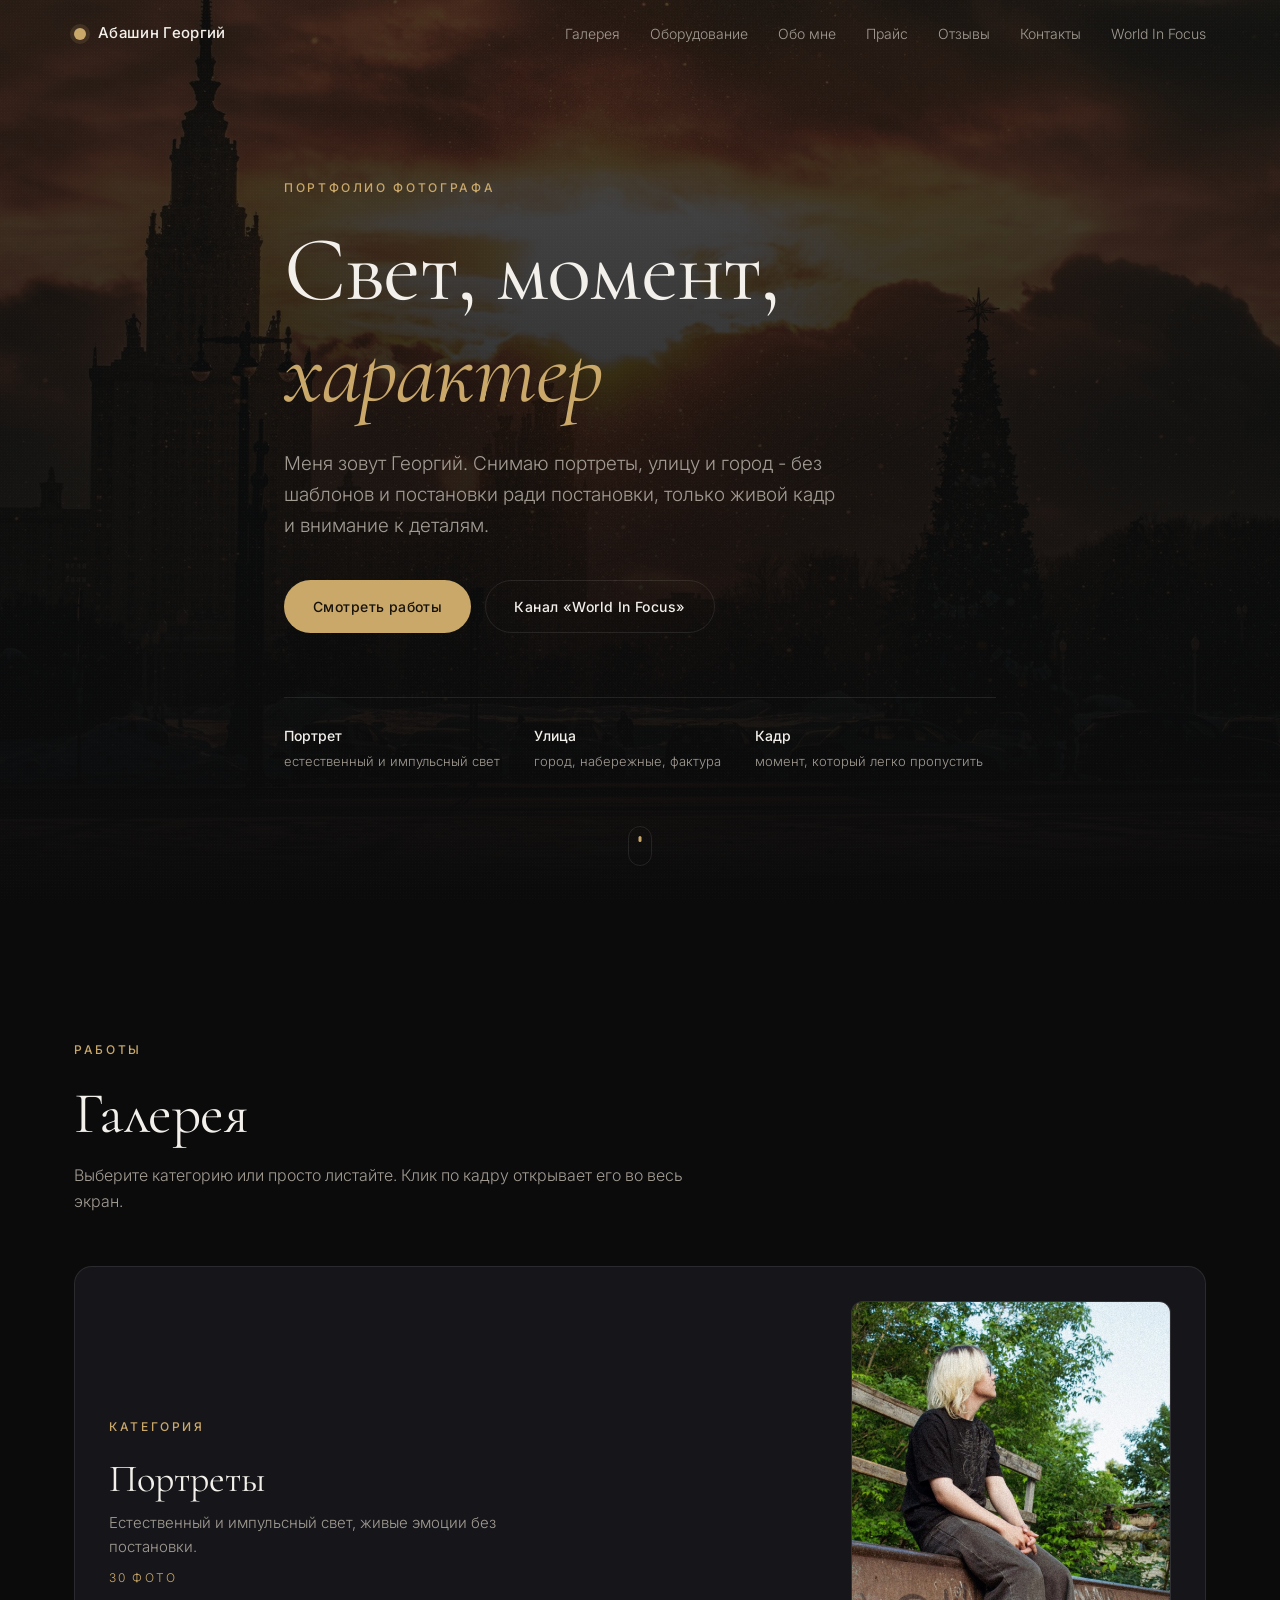
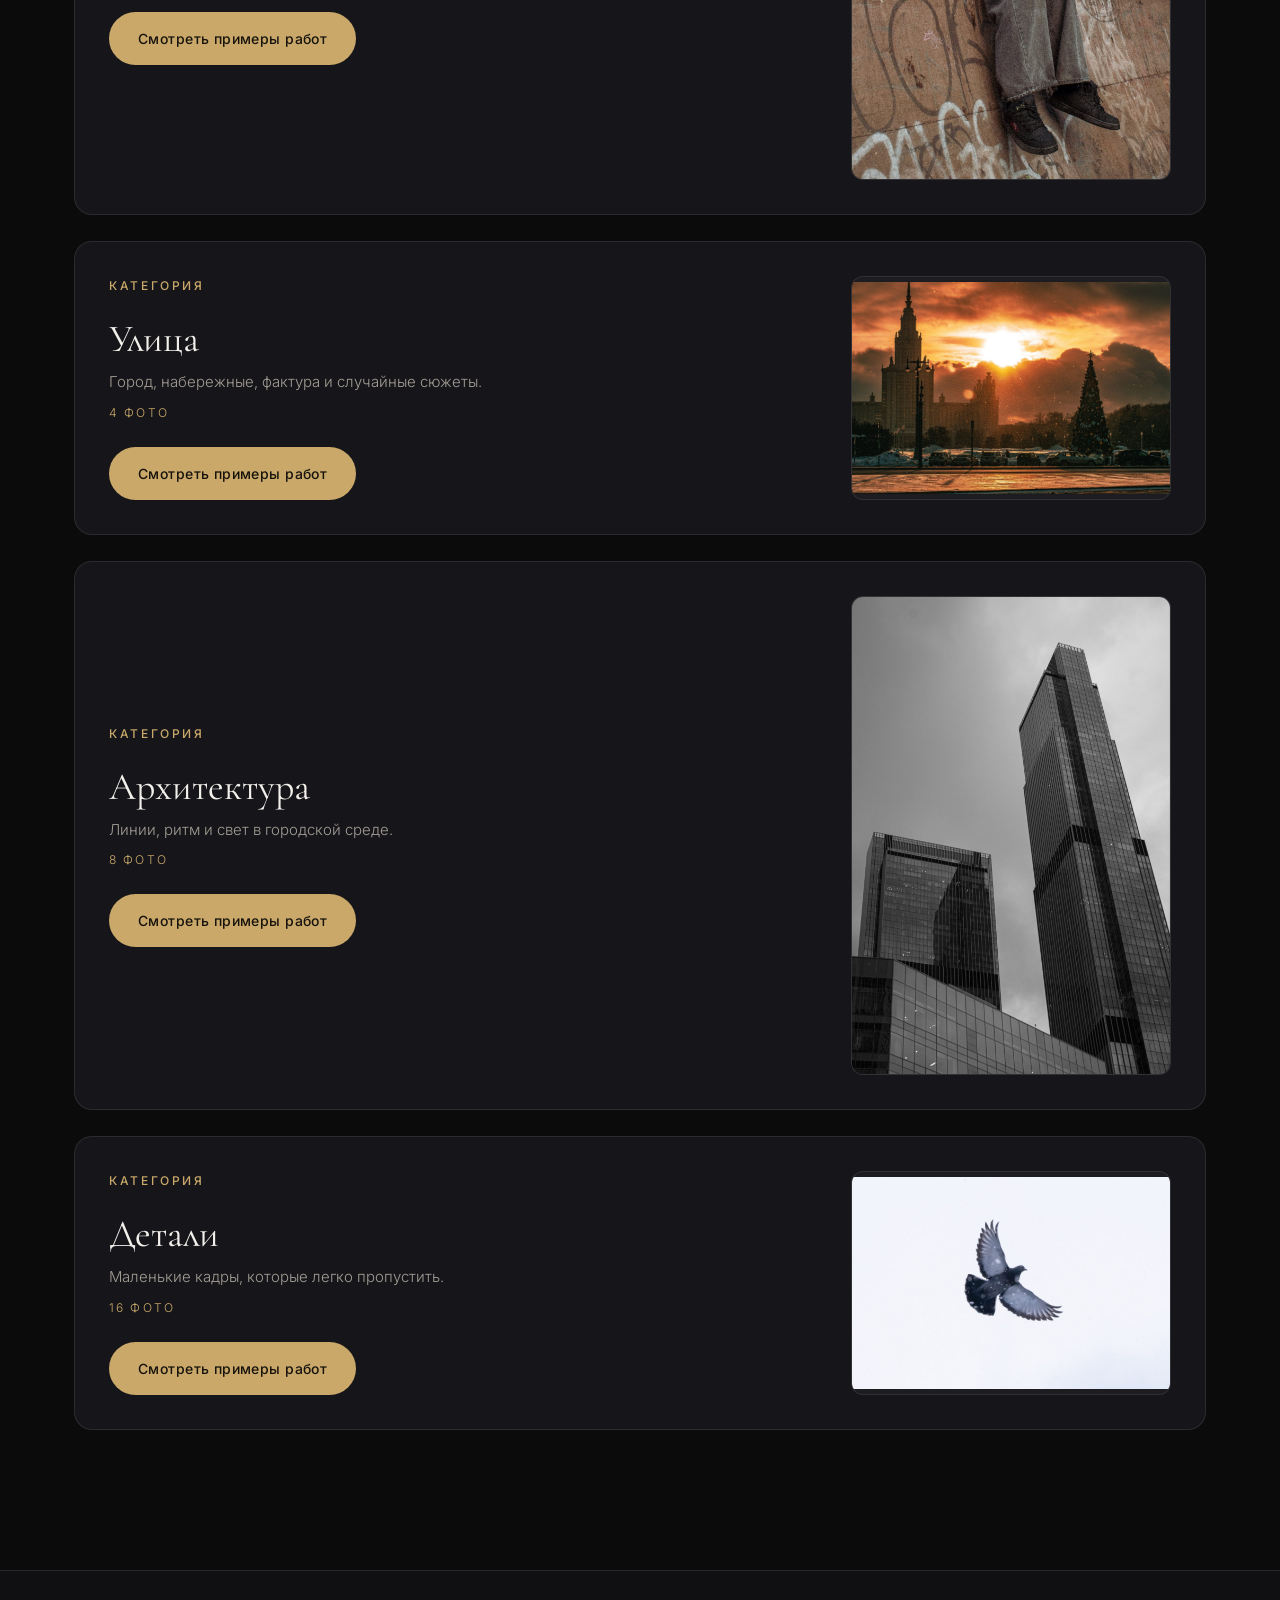
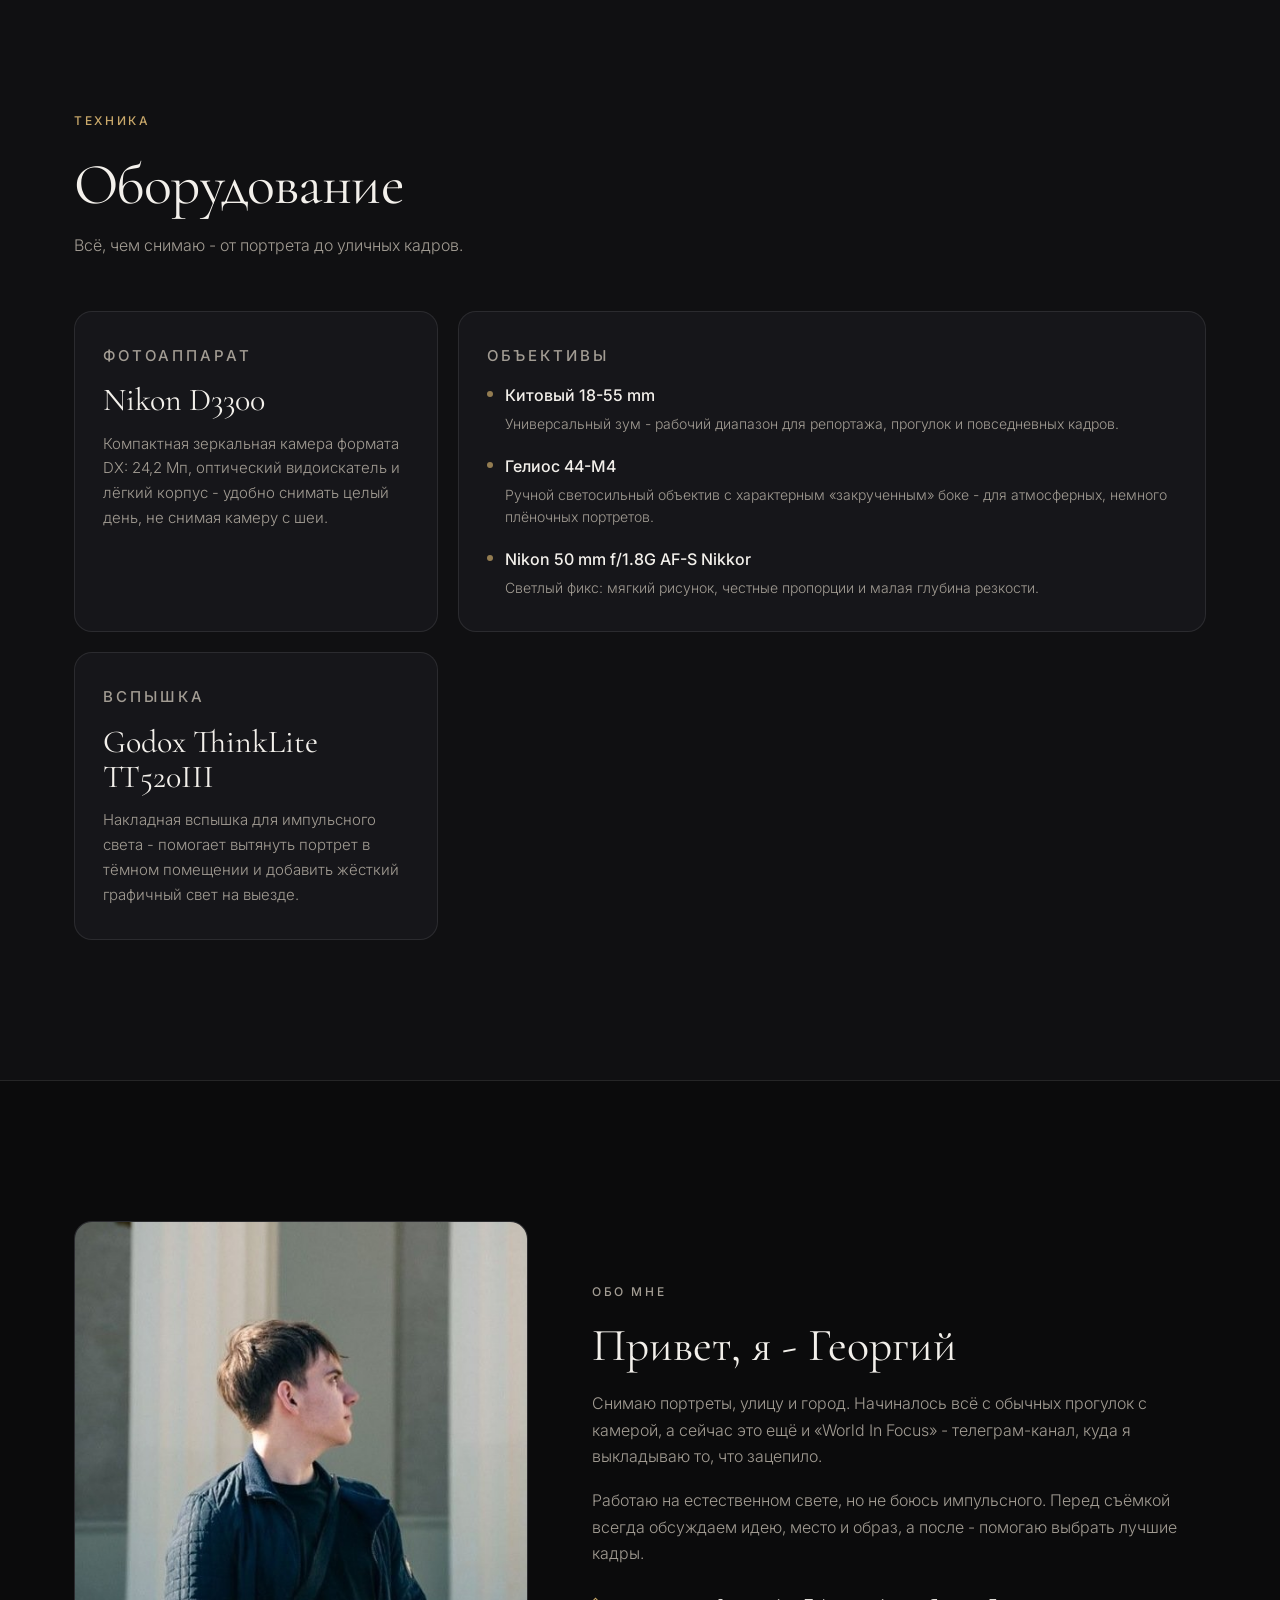
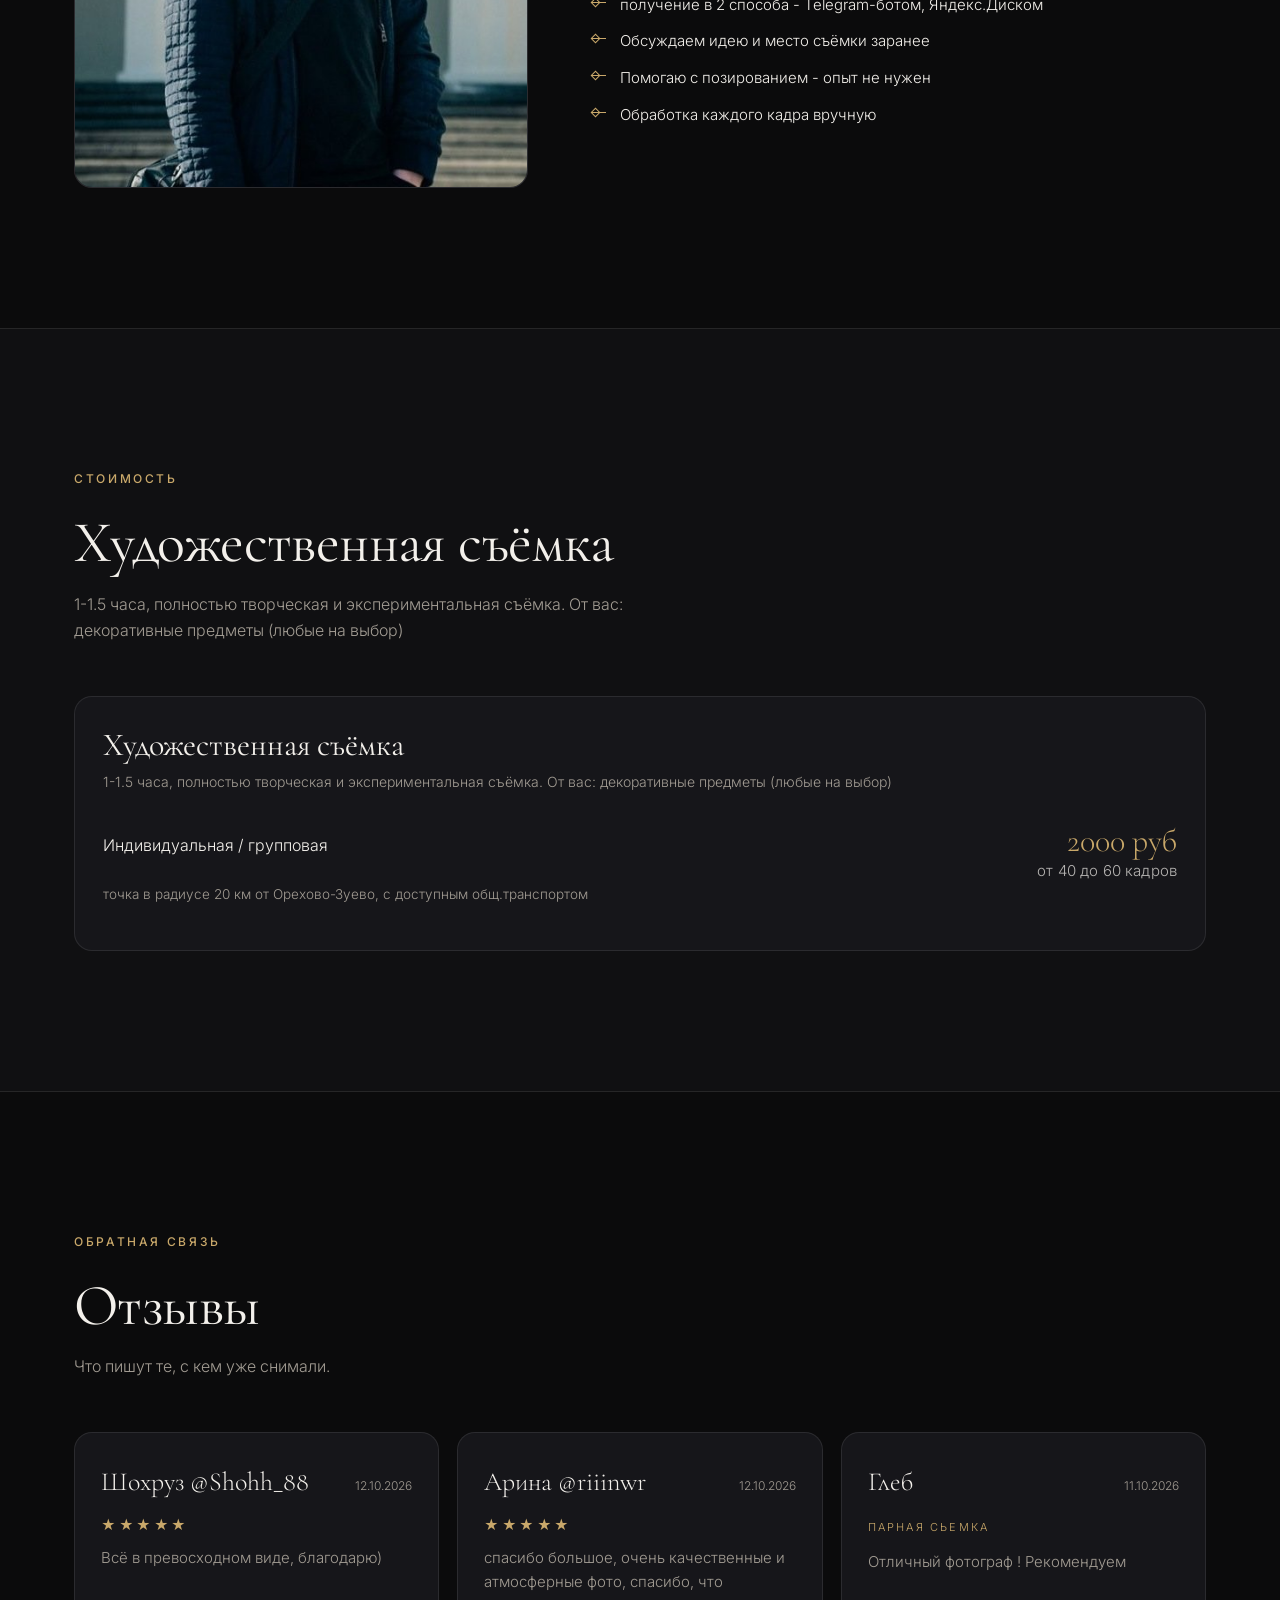
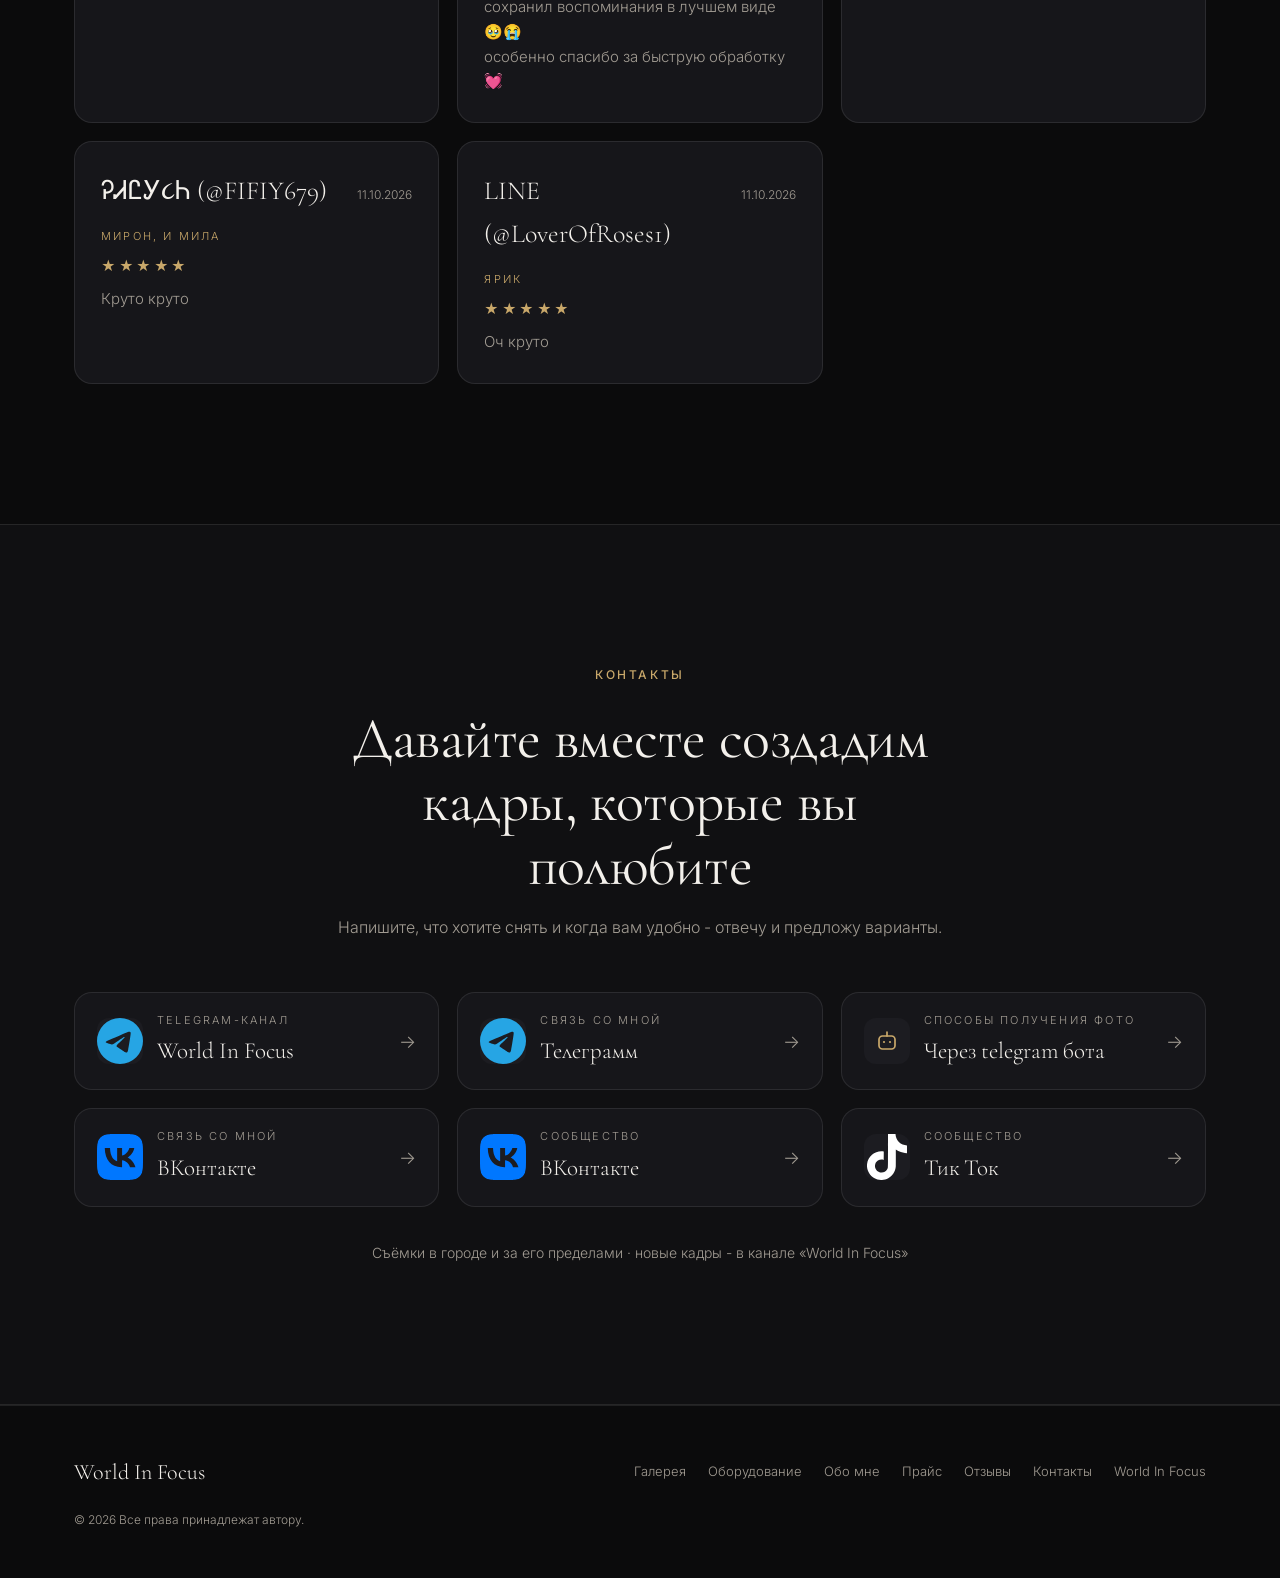
==== commit 0d4bece8: "Режим паузы с сохранением индексации: стили заставки" ====
--- a/index.html
+++ b/index.html
@@ -404,5 +404,6 @@
 <script src="js/reviews.js"></script>
 <script src="js/reviews-bot.js"></script>
 <script src="js/site.js"></script>
+
 </body>
 </html>
--- a/css/style.css
+++ b/css/style.css
@@ -604,3 +604,86 @@
   .cat-cover:hover img,.cat-thumb:hover img{transform:none}
   .btn-back:hover{background:var(--surface);color:var(--text);border-color:var(--line)}
 }
+
+
+/* ---- ТЕХНИЧЕСКИЙ ПЕРЕРЫВ ---- */
+/* Плашка объявления: закреплена снизу, чтобы не спорить с фиксированной шапкой. */
+.maintenance-banner{
+  position:fixed;left:0;right:0;bottom:0;z-index:120;
+  display:flex;align-items:center;gap:12px;flex-wrap:wrap;
+  padding:11px 22px;background:rgba(20,17,12,.96);
+  border-top:1px solid rgba(201,168,106,.55);
+  backdrop-filter:blur(14px);
+  -webkit-backdrop-filter:blur(14px);
+  color:var(--text);font-size:14px;line-height:1.45;
+  box-shadow:0 -14px 34px -18px rgba(0,0,0,.85);
+}
+.maintenance-banner .mb-icon{
+  flex:none;width:26px;height:26px;border-radius:50%;
+  display:inline-flex;align-items:center;justify-content:center;
+  border:1px solid rgba(201,168,106,.5);color:var(--accent);
+  font-size:10px;letter-spacing:.5px;
+}
+.maintenance-banner .mb-text{flex:1;min-width:200px;color:var(--muted)}
+.maintenance-banner strong{color:var(--accent);font-weight:600;margin-right:8px}
+.maintenance-banner .mb-until{
+  flex:none;font-size:11.5px;letter-spacing:.12em;text-transform:uppercase;
+  color:var(--accent);border:1px solid rgba(201,168,106,.45);
+  border-radius:999px;padding:4px 11px;white-space:nowrap;
+}
+/* Место под плашку, чтобы она не закрывала подвал и кнопки */
+body.mt-notice{padding-bottom:64px}
+@media (max-width:620px){
+  .maintenance-banner{padding:10px 14px;font-size:13px;gap:9px}
+  .maintenance-banner .mb-text{min-width:0;font-size:12.5px}
+  .maintenance-banner .mb-until{font-size:10.5px;padding:3px 9px}
+  body.mt-notice{padding-bottom:86px}
+}
+
+/* Страница перерыва: заменяет весь сайт, пока режим «closed». */
+body.mt-closed{
+  min-height:100vh;display:flex;align-items:center;justify-content:center;
+  padding:40px 24px;text-align:center;
+}
+.mt-box{max-width:620px;width:100%}
+.mt-mark{
+  width:74px;height:74px;margin:0 auto 26px;border-radius:50%;
+  display:flex;align-items:center;justify-content:center;
+  border:1px solid rgba(201,168,106,.5);color:var(--accent);
+  background:rgba(201,168,106,.10);font-size:18px;letter-spacing:2px;
+}
+.mt-brand{
+  font-size:11px;letter-spacing:.26em;text-transform:uppercase;
+  color:var(--accent);margin:0 0 18px;
+}
+.mt-title{
+  font-family:var(--font-display);font-weight:400;
+  font-size:clamp(34px,6vw,58px);line-height:1.08;margin:0 0 18px;
+}
+.mt-text{color:var(--muted);font-size:clamp(15px,1.6vw,17px);line-height:1.65;margin:0 0 26px}
+.mt-until{
+  display:inline-block;margin:0 0 28px;padding:7px 16px;border-radius:999px;
+  border:1px solid rgba(201,168,106,.45);color:var(--accent);
+  font-size:12px;letter-spacing:.14em;text-transform:uppercase;
+}
+.mt-actions{display:flex;gap:12px;justify-content:center;flex-wrap:wrap}
+.mt-foot{margin-top:40px;color:var(--muted);font-size:12.5px;letter-spacing:.06em}
+
+/* Заставка режима «остановлен, но индексация сохраняется».
+   Контент страницы остаётся в коде, заставка просто закрывает его собой. */
+body.mt-paused{overflow:hidden}
+.mt-overlay{
+  position:fixed;inset:0;z-index:9000;
+  display:flex;align-items:center;justify-content:center;
+  padding:40px 24px;text-align:center;
+  background:rgba(11,11,12,.965);
+  backdrop-filter:blur(12px);
+  -webkit-backdrop-filter:blur(12px);
+}
+.mt-overlay .mt-box{max-width:620px;width:100%}
+.mt-open{
+  margin-top:30px;padding:0;border:0;background:none;cursor:pointer;
+  color:var(--muted);font:inherit;font-size:12.5px;letter-spacing:.04em;
+  text-decoration:underline;text-underline-offset:3px;
+}
+.mt-open:hover{color:var(--accent)}
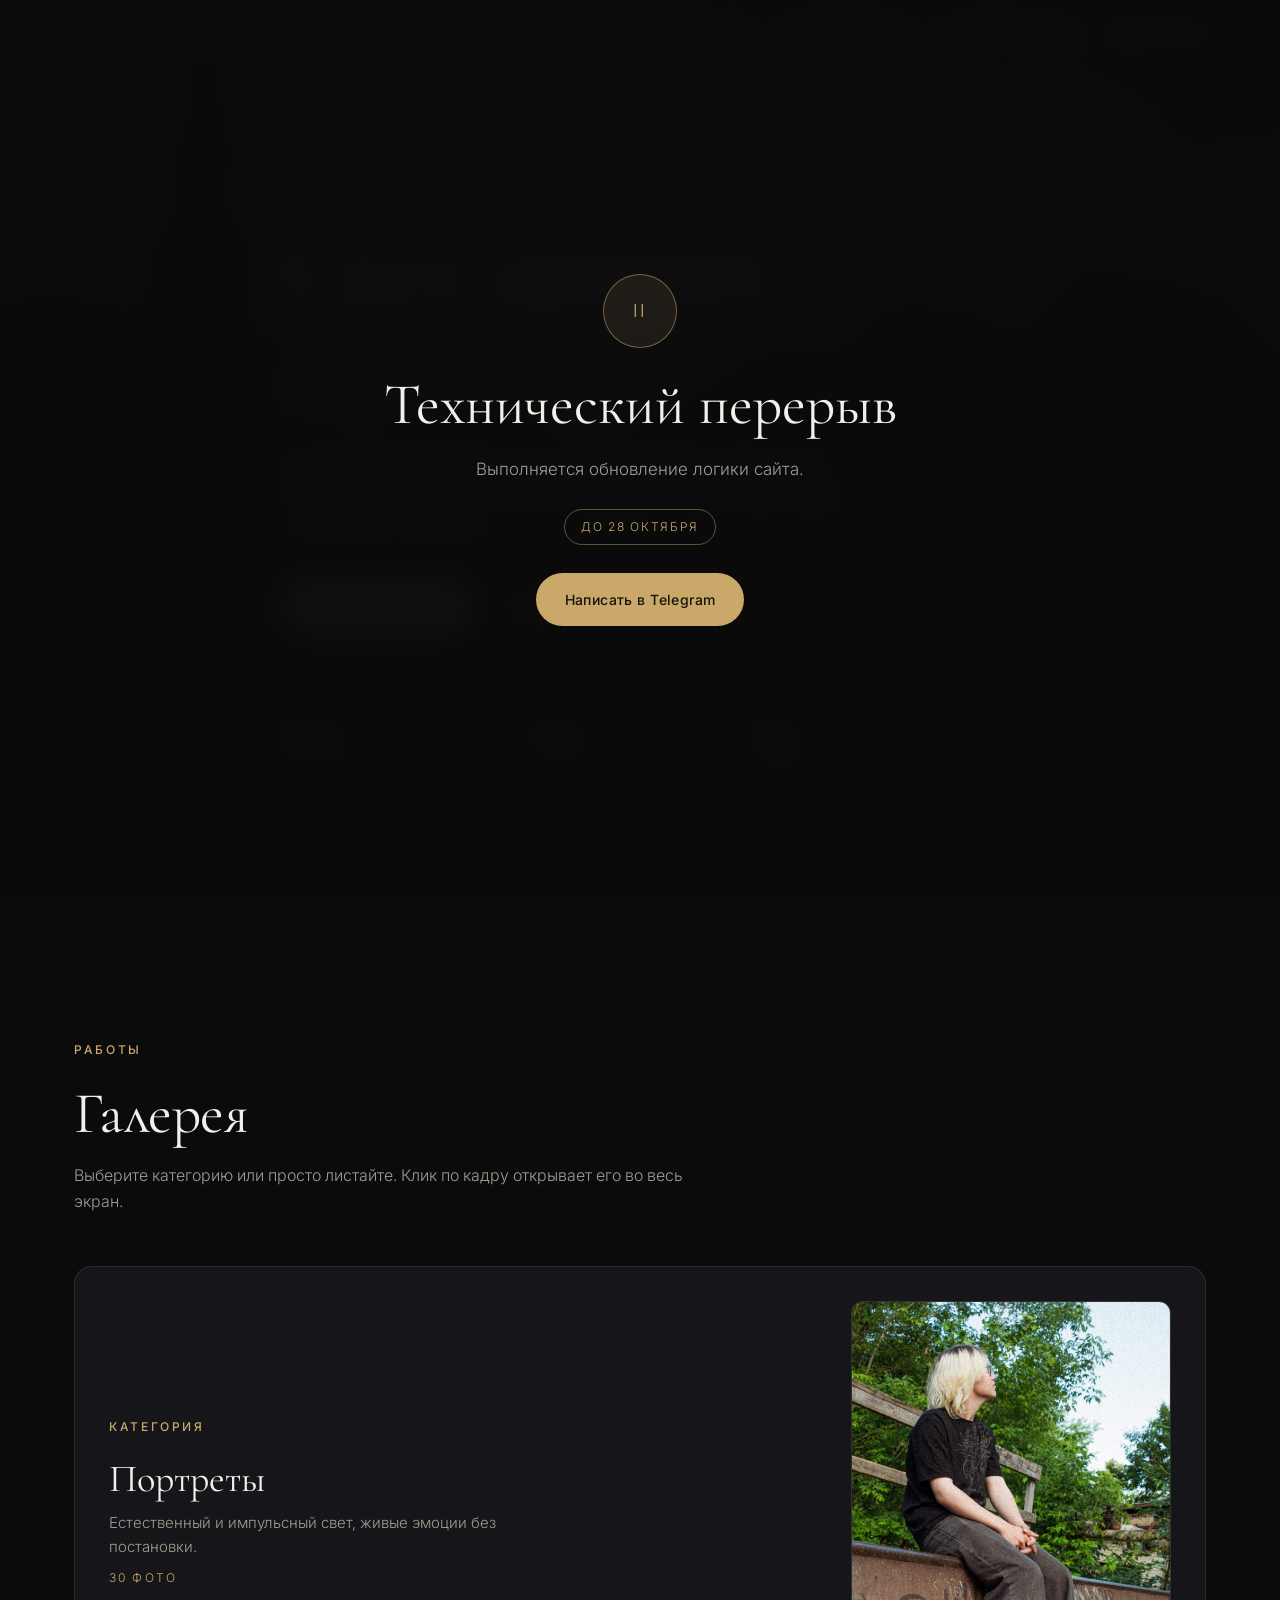
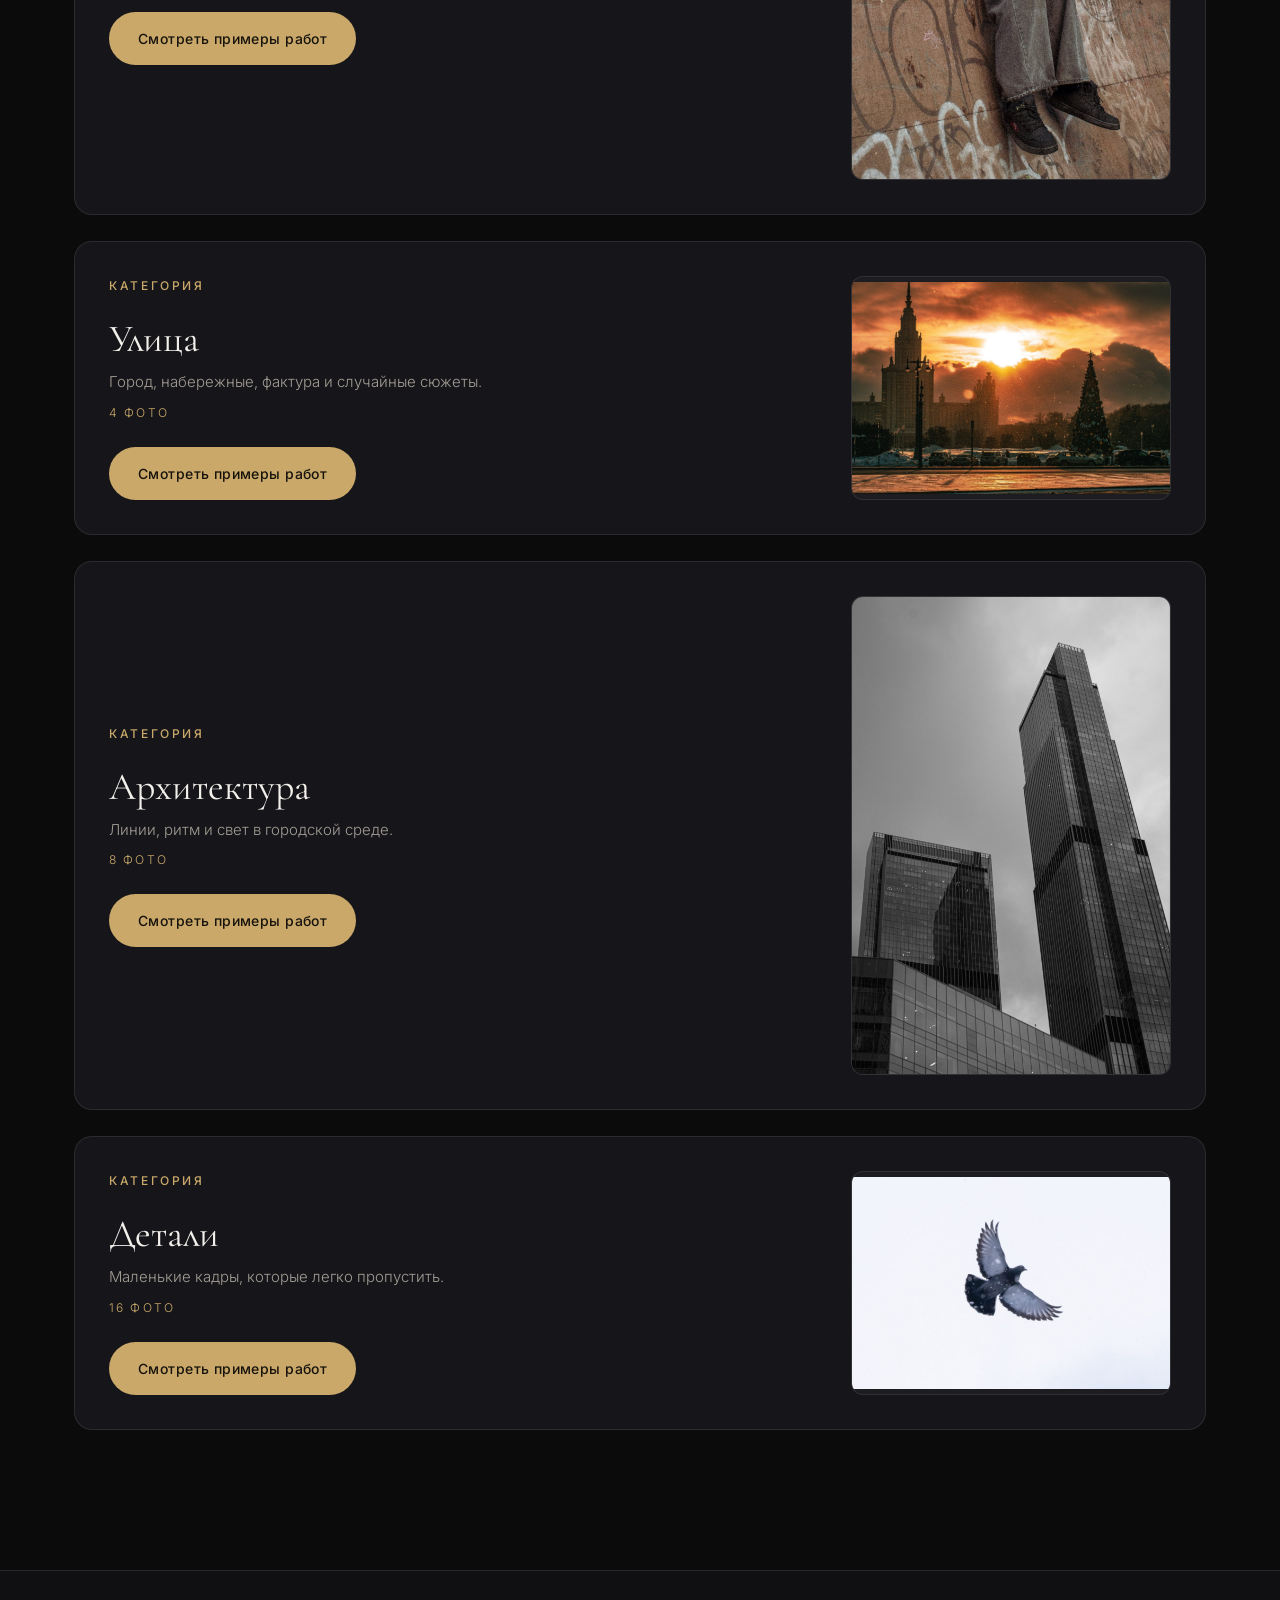
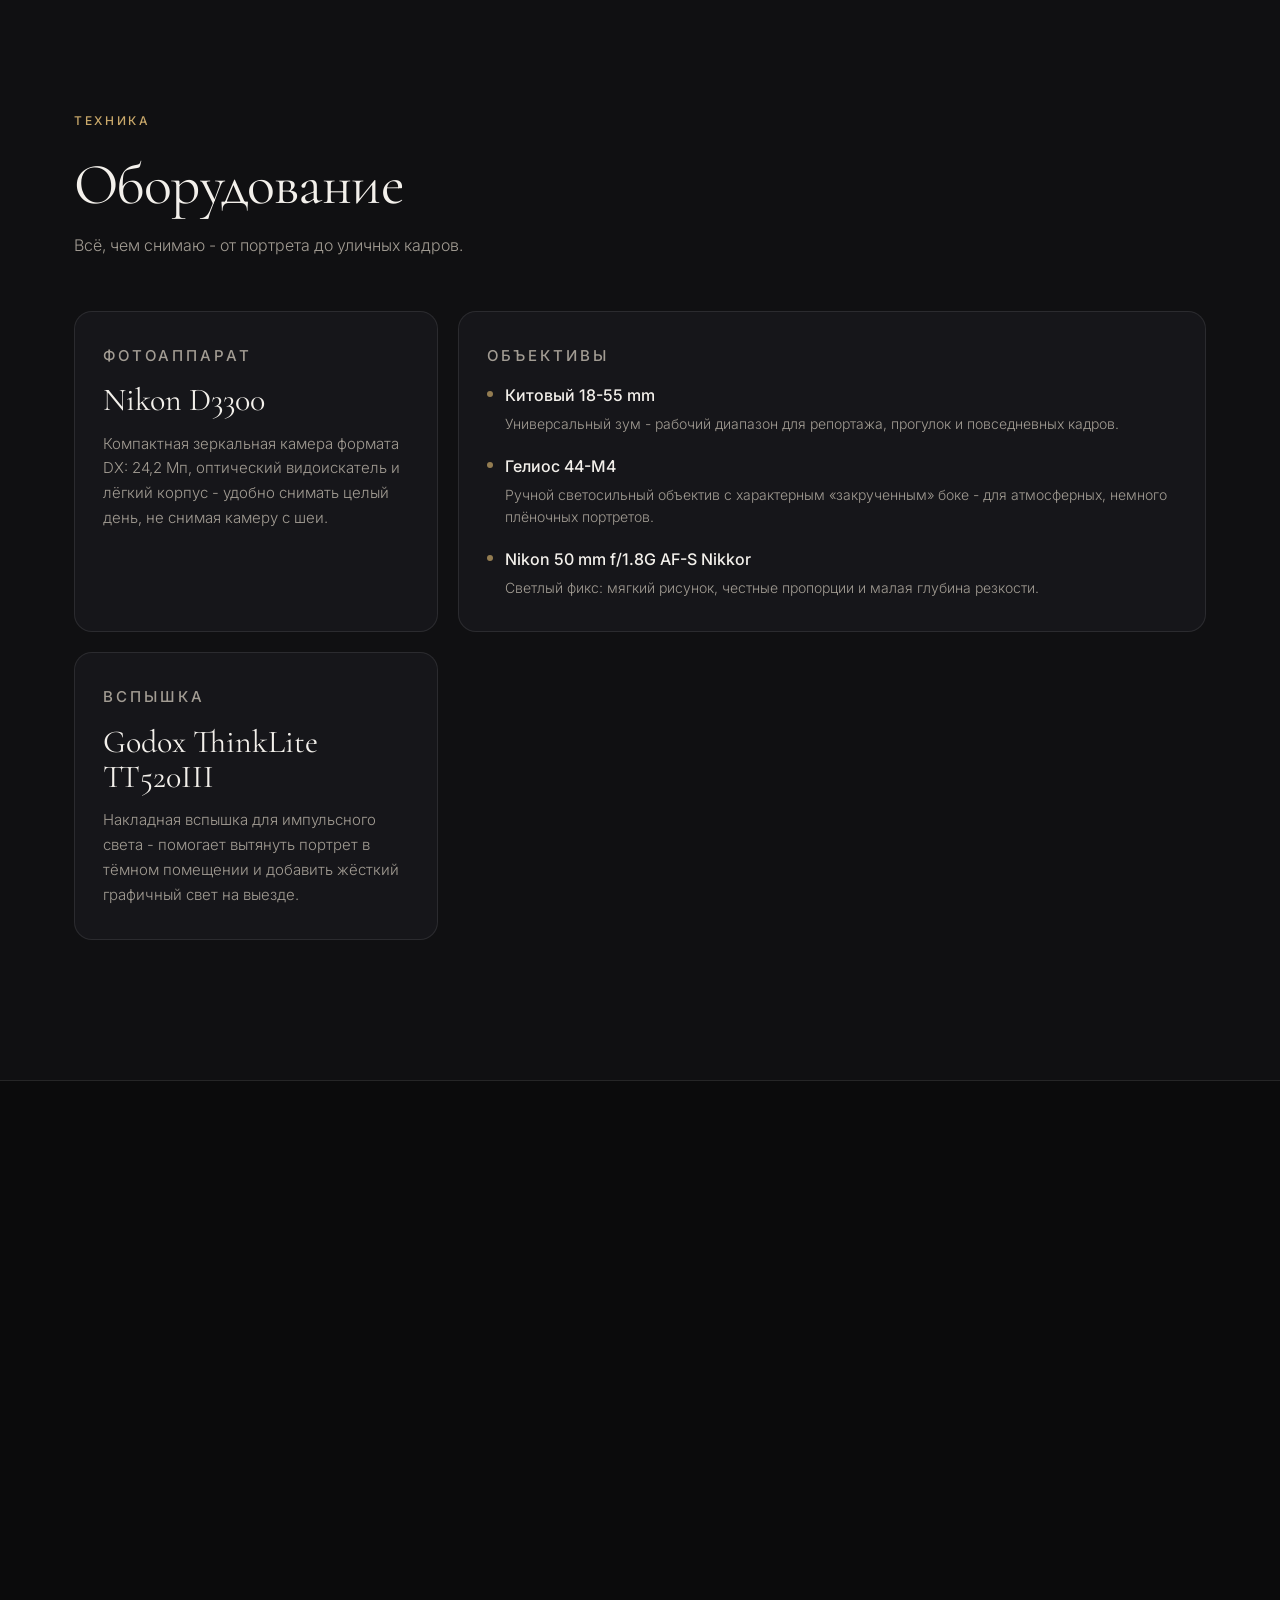
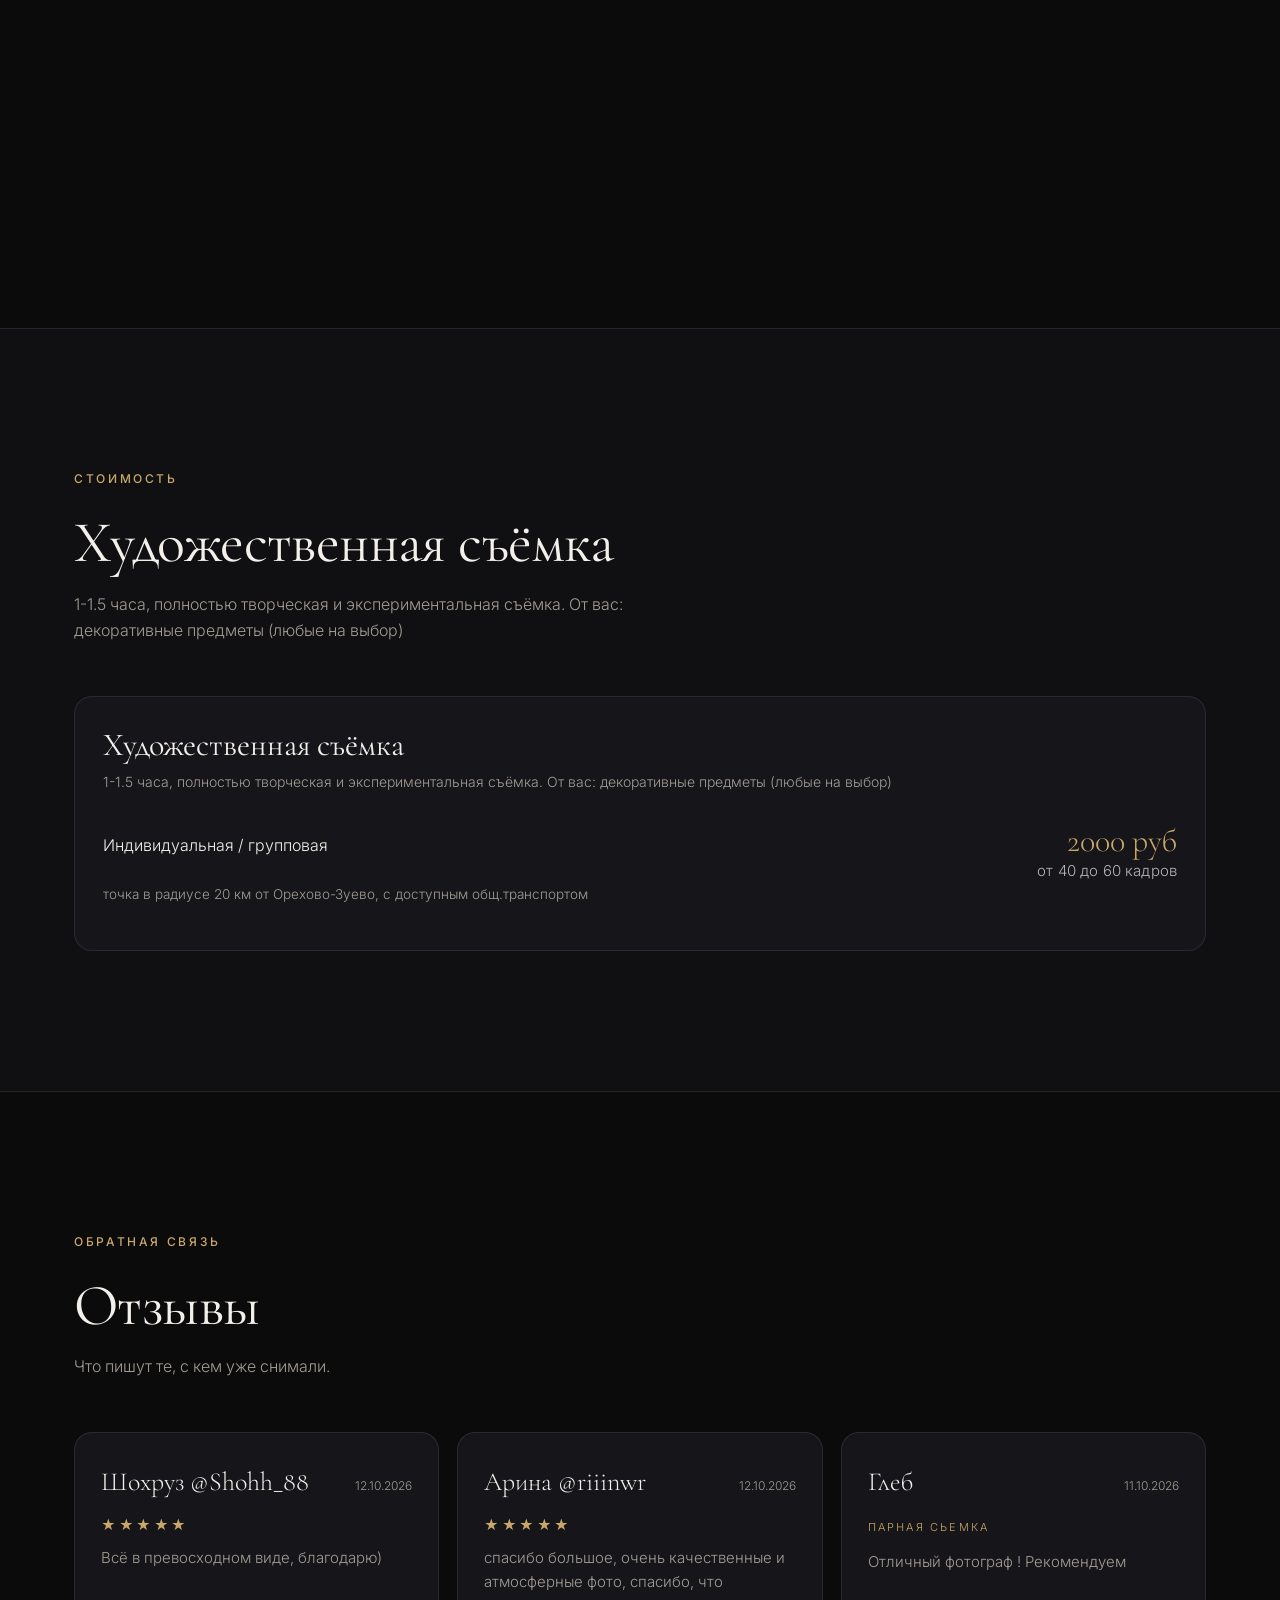
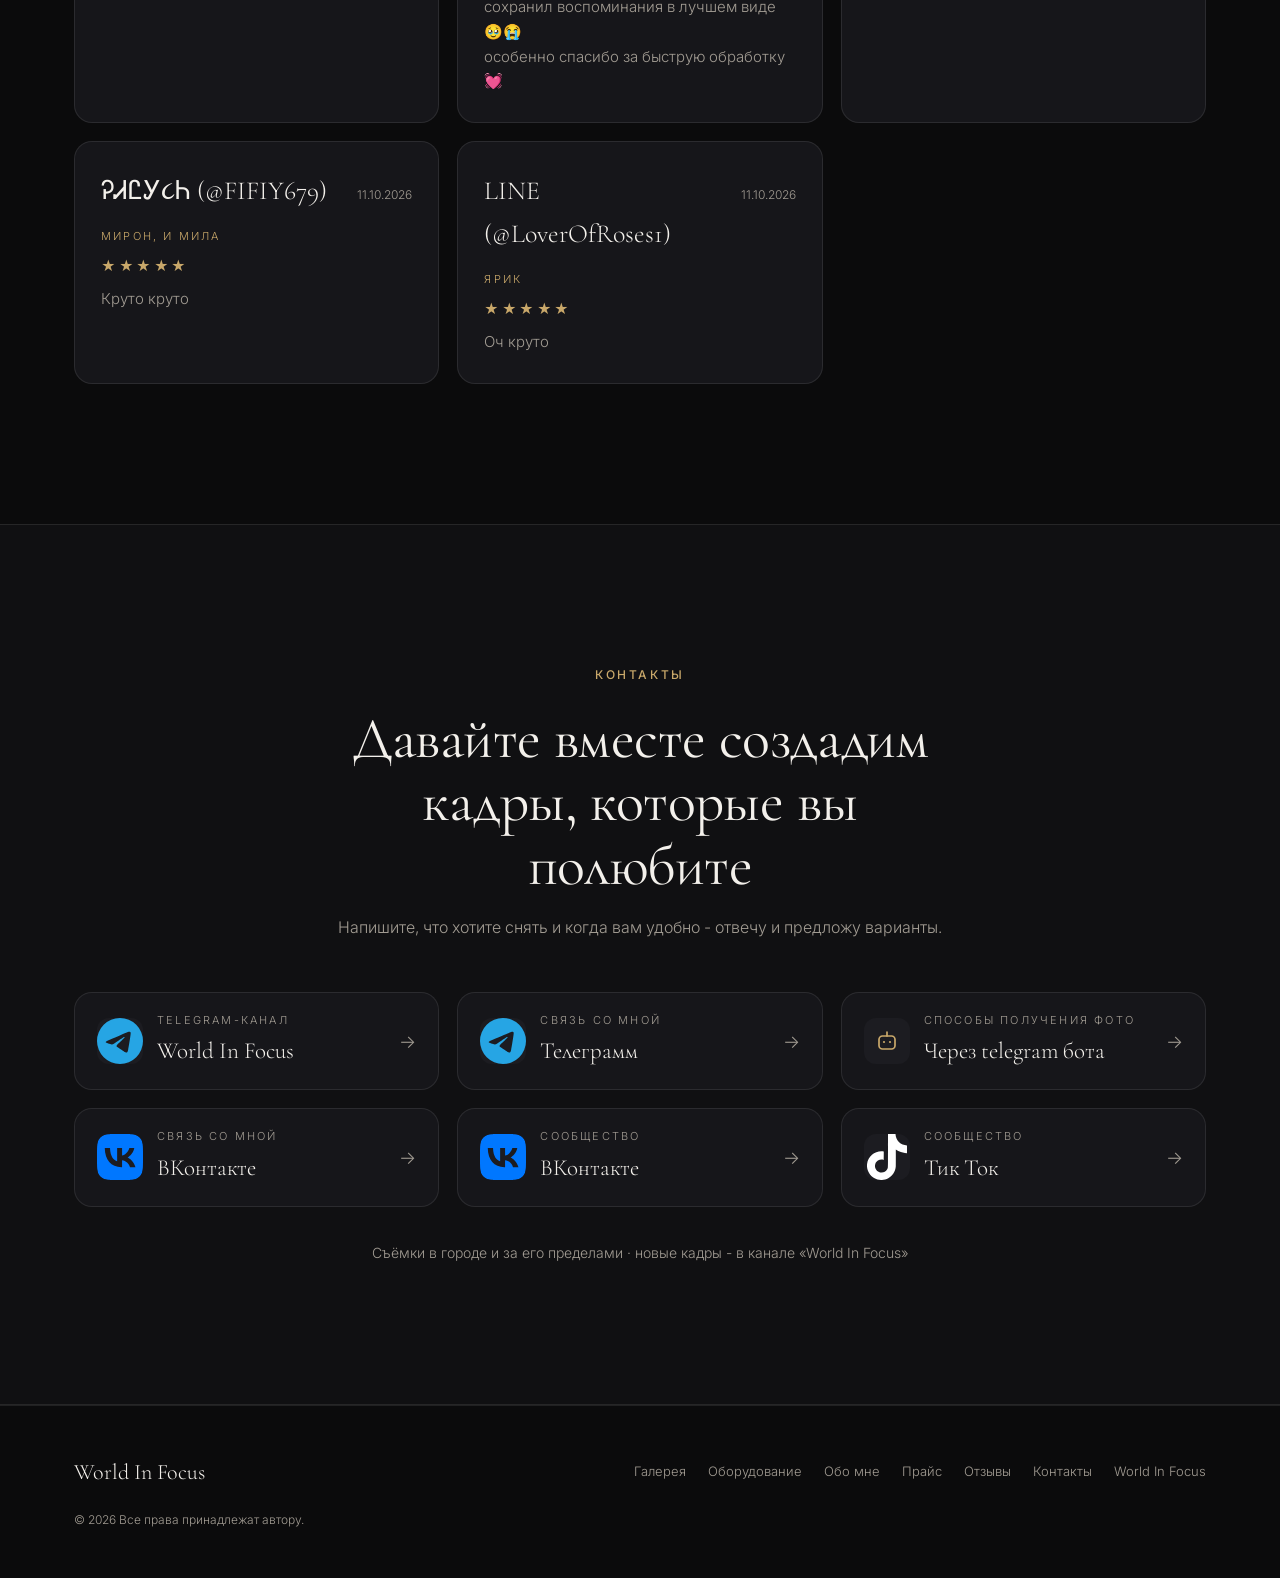
==== commit 6eb863ed: "Обновление сайта из редактора" ====
--- a/index.html
+++ b/index.html
@@ -64,7 +64,7 @@
 }
 </script>
 </head>
-<body>
+<body class="mt-paused">
 
 <a class="skip-link" href="#gallery">Перейти к галерее</a>
 
@@ -405,5 +405,19 @@
 <script src="js/reviews-bot.js"></script>
 <script src="js/site.js"></script>
 
+<!-- Заставка режима «остановлен»: сайт в паузе, содержимое остаётся в коде.
+     Закрыть её нельзя - это полноценная остановка сайта, но поисковик
+     по-прежнему видит работы и тексты, поэтому индексация сохраняется. -->
+<div class="mt-overlay" id="mt-overlay" role="dialog" aria-modal="true"
+     aria-label="Технический перерыв">
+  <div class="mt-box">
+    <div class="mt-mark" aria-hidden="true">II</div>
+    <h1 class="mt-title">Технический перерыв</h1>
+    <p class="mt-text">Выполняется обновление логики сайта.</p>
+    <p class="mt-until">до 28 Октября</p>
+    <div class="mt-actions"><a class="btn btn-primary" href="https://t.me/CorruptMemory" target="_blank" rel="noopener">Написать в Telegram</a></div>
+  </div>
+</div>
+
 </body>
 </html>
--- a/css/style.css
+++ b/css/style.css
@@ -681,9 +681,4 @@
   -webkit-backdrop-filter:blur(12px);
 }
 .mt-overlay .mt-box{max-width:620px;width:100%}
-.mt-open{
-  margin-top:30px;padding:0;border:0;background:none;cursor:pointer;
-  color:var(--muted);font:inherit;font-size:12.5px;letter-spacing:.04em;
-  text-decoration:underline;text-underline-offset:3px;
-}
-.mt-open:hover{color:var(--accent)}
+/* Кнопки закрытия нет: заставку снять нельзя */
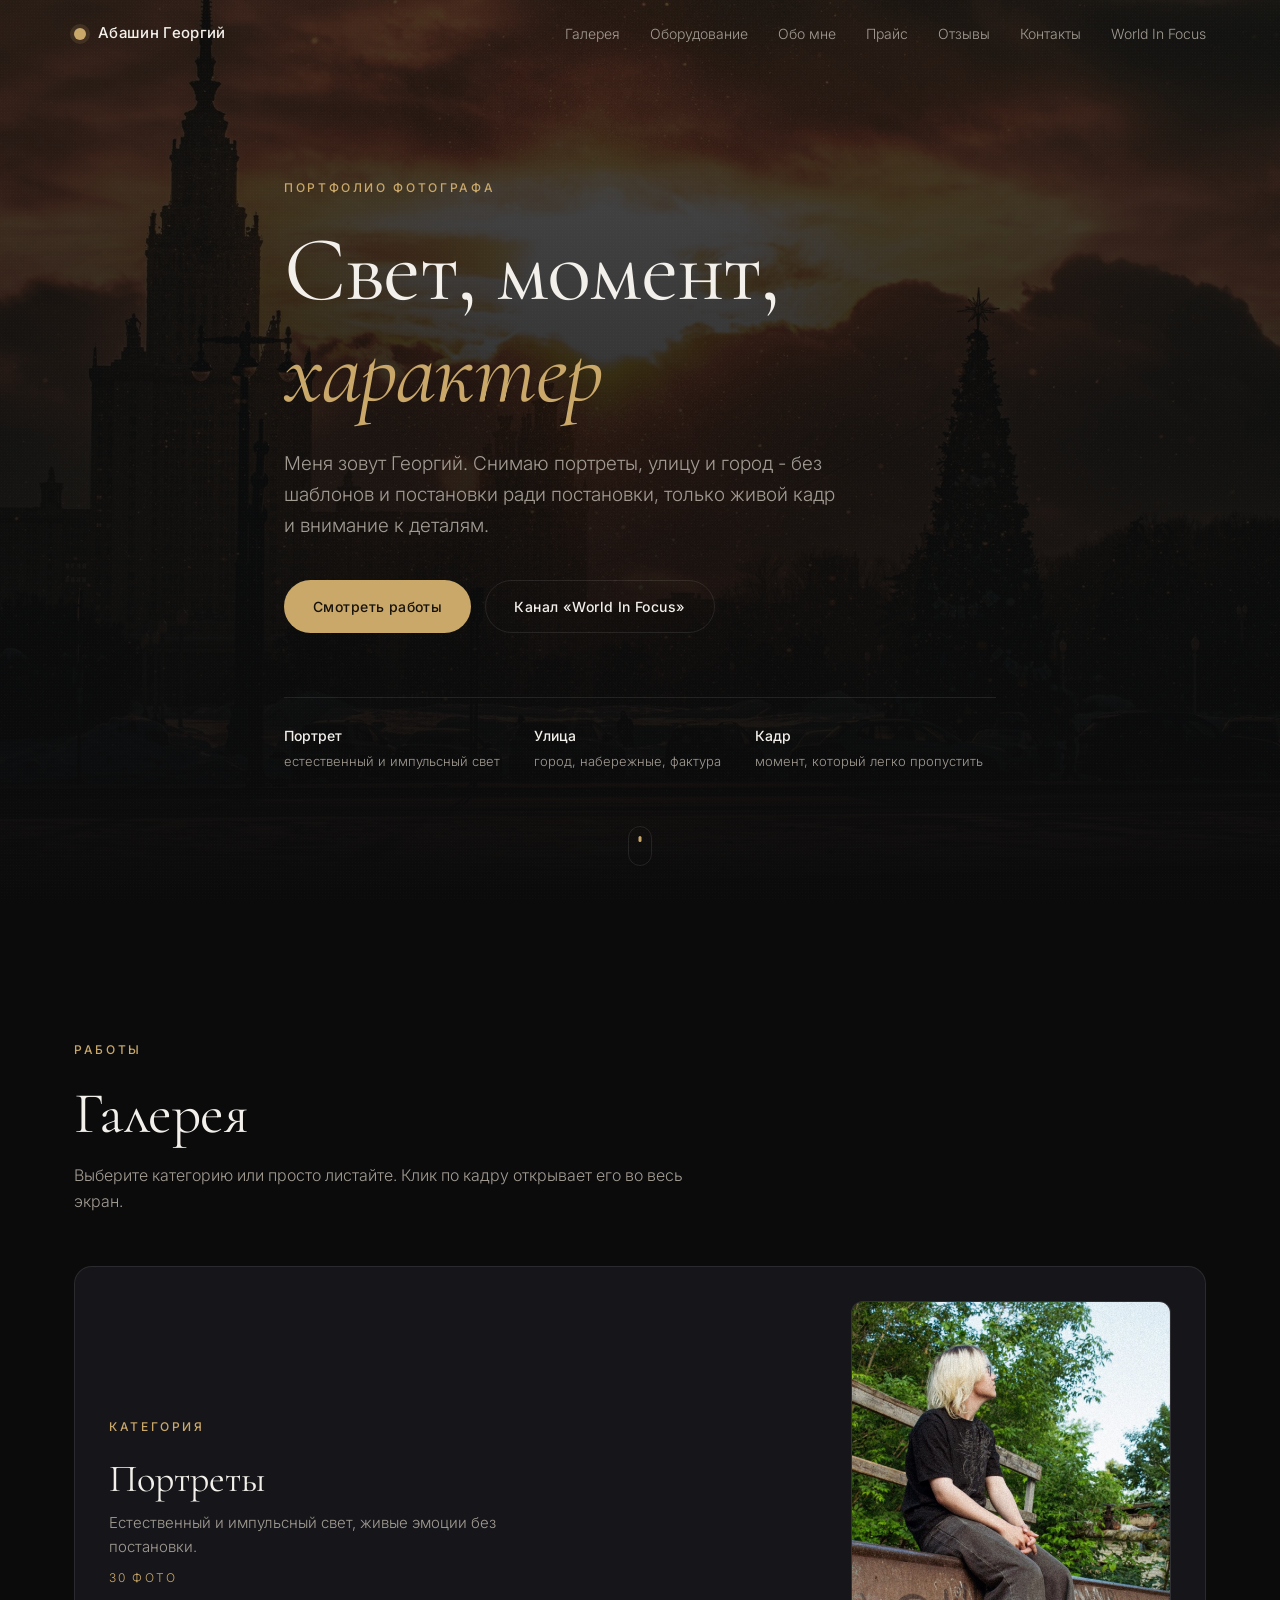
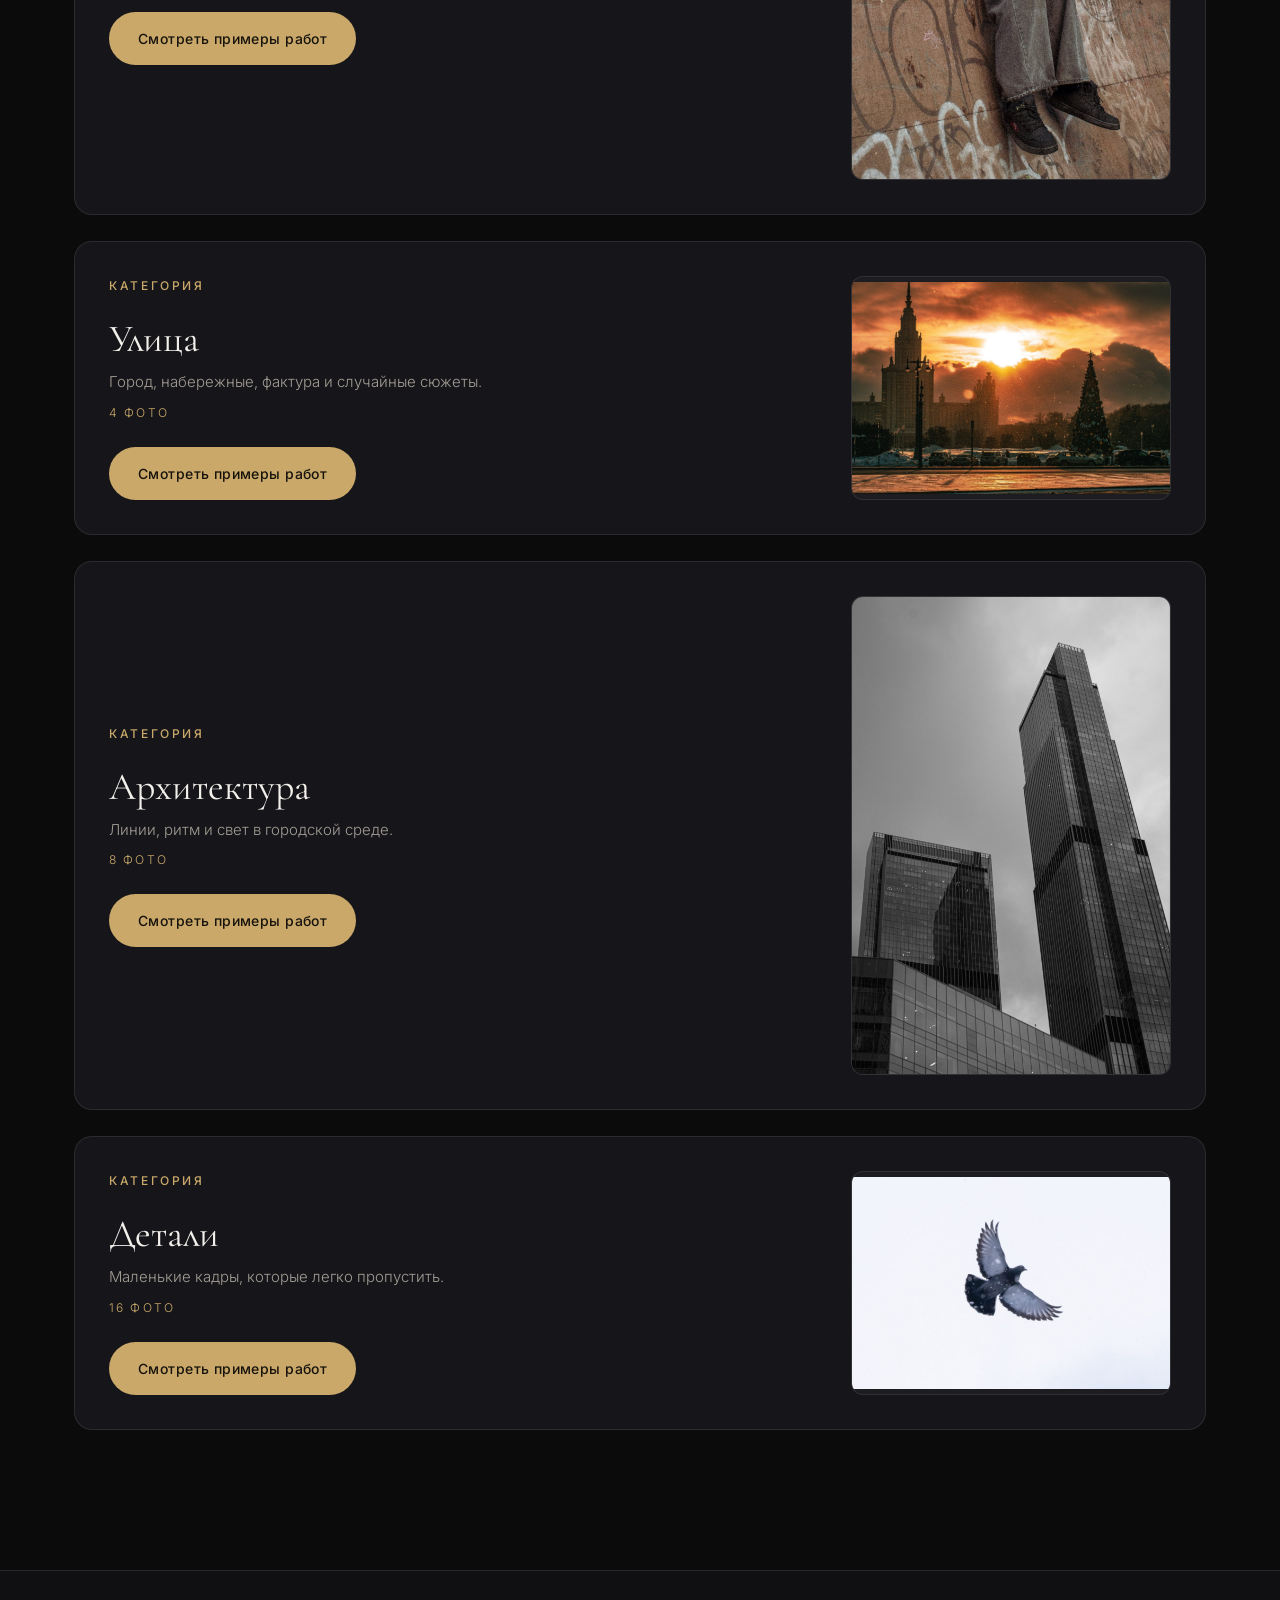
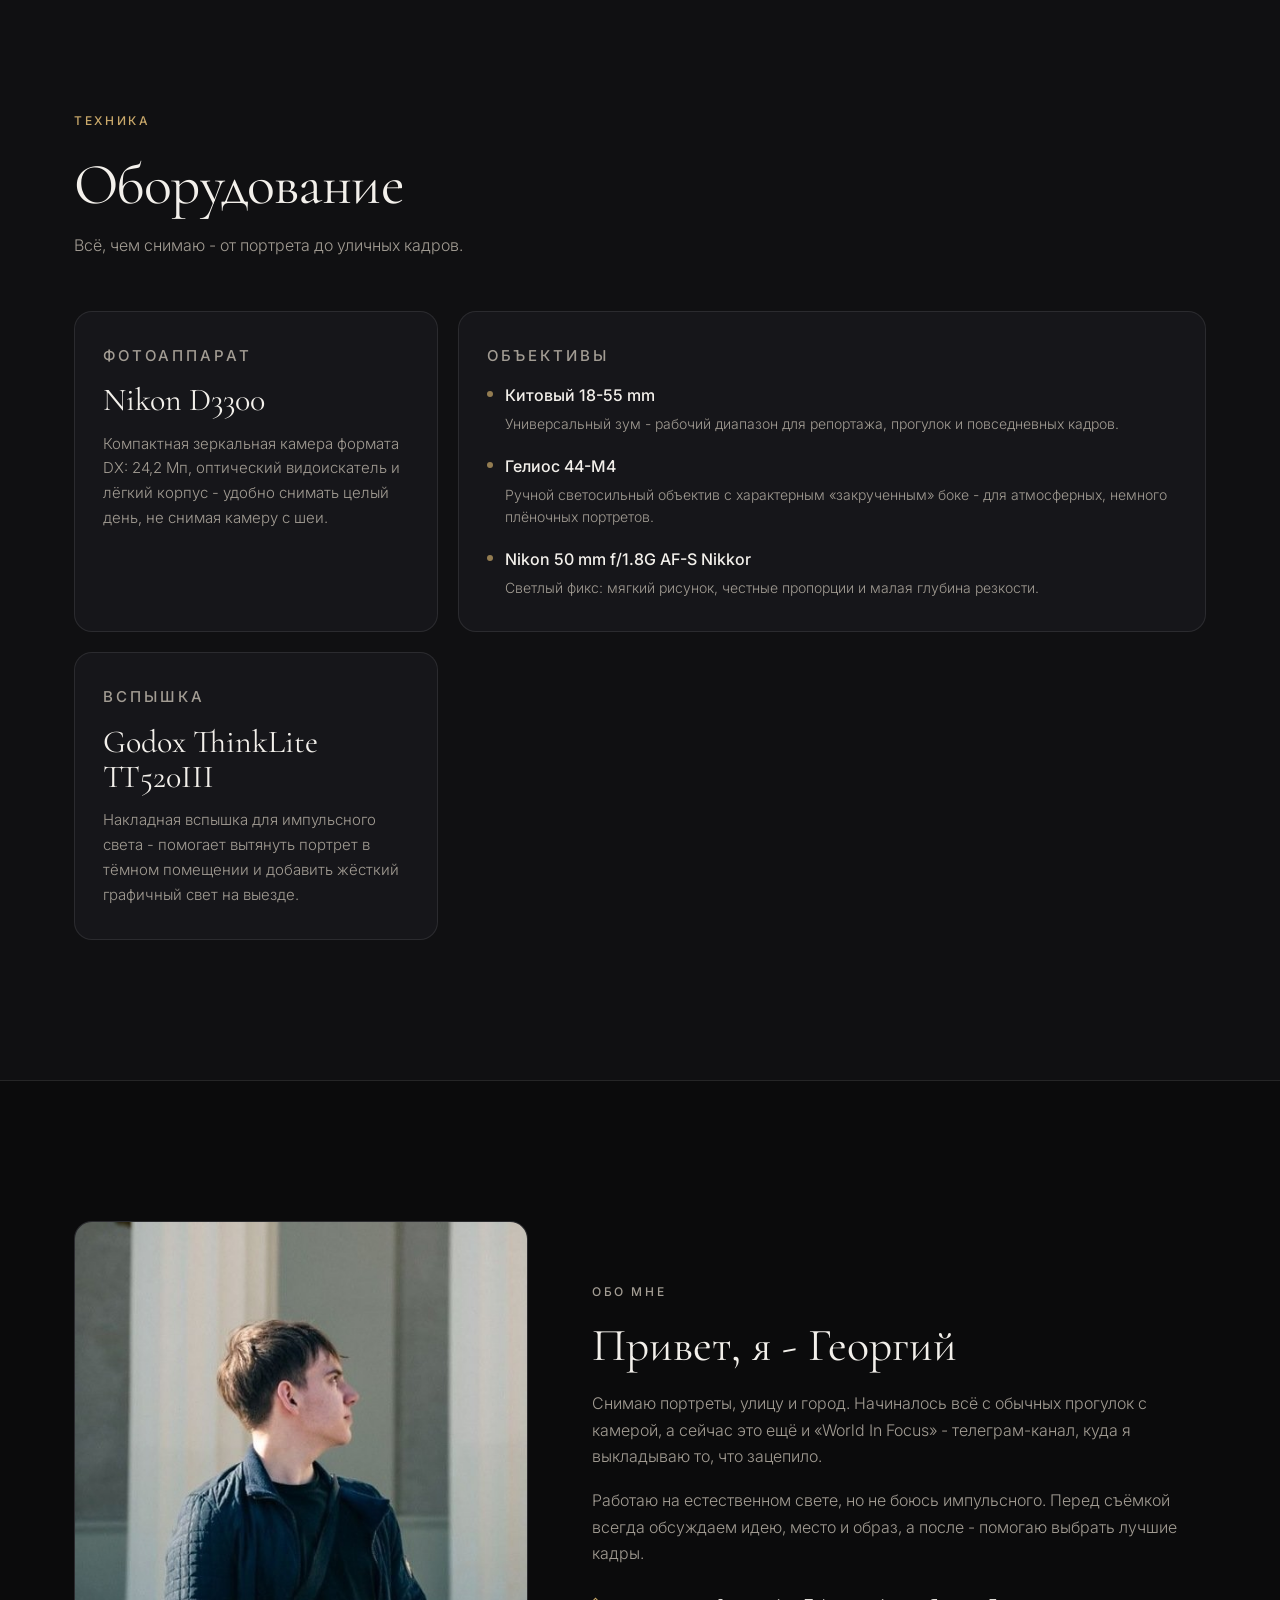
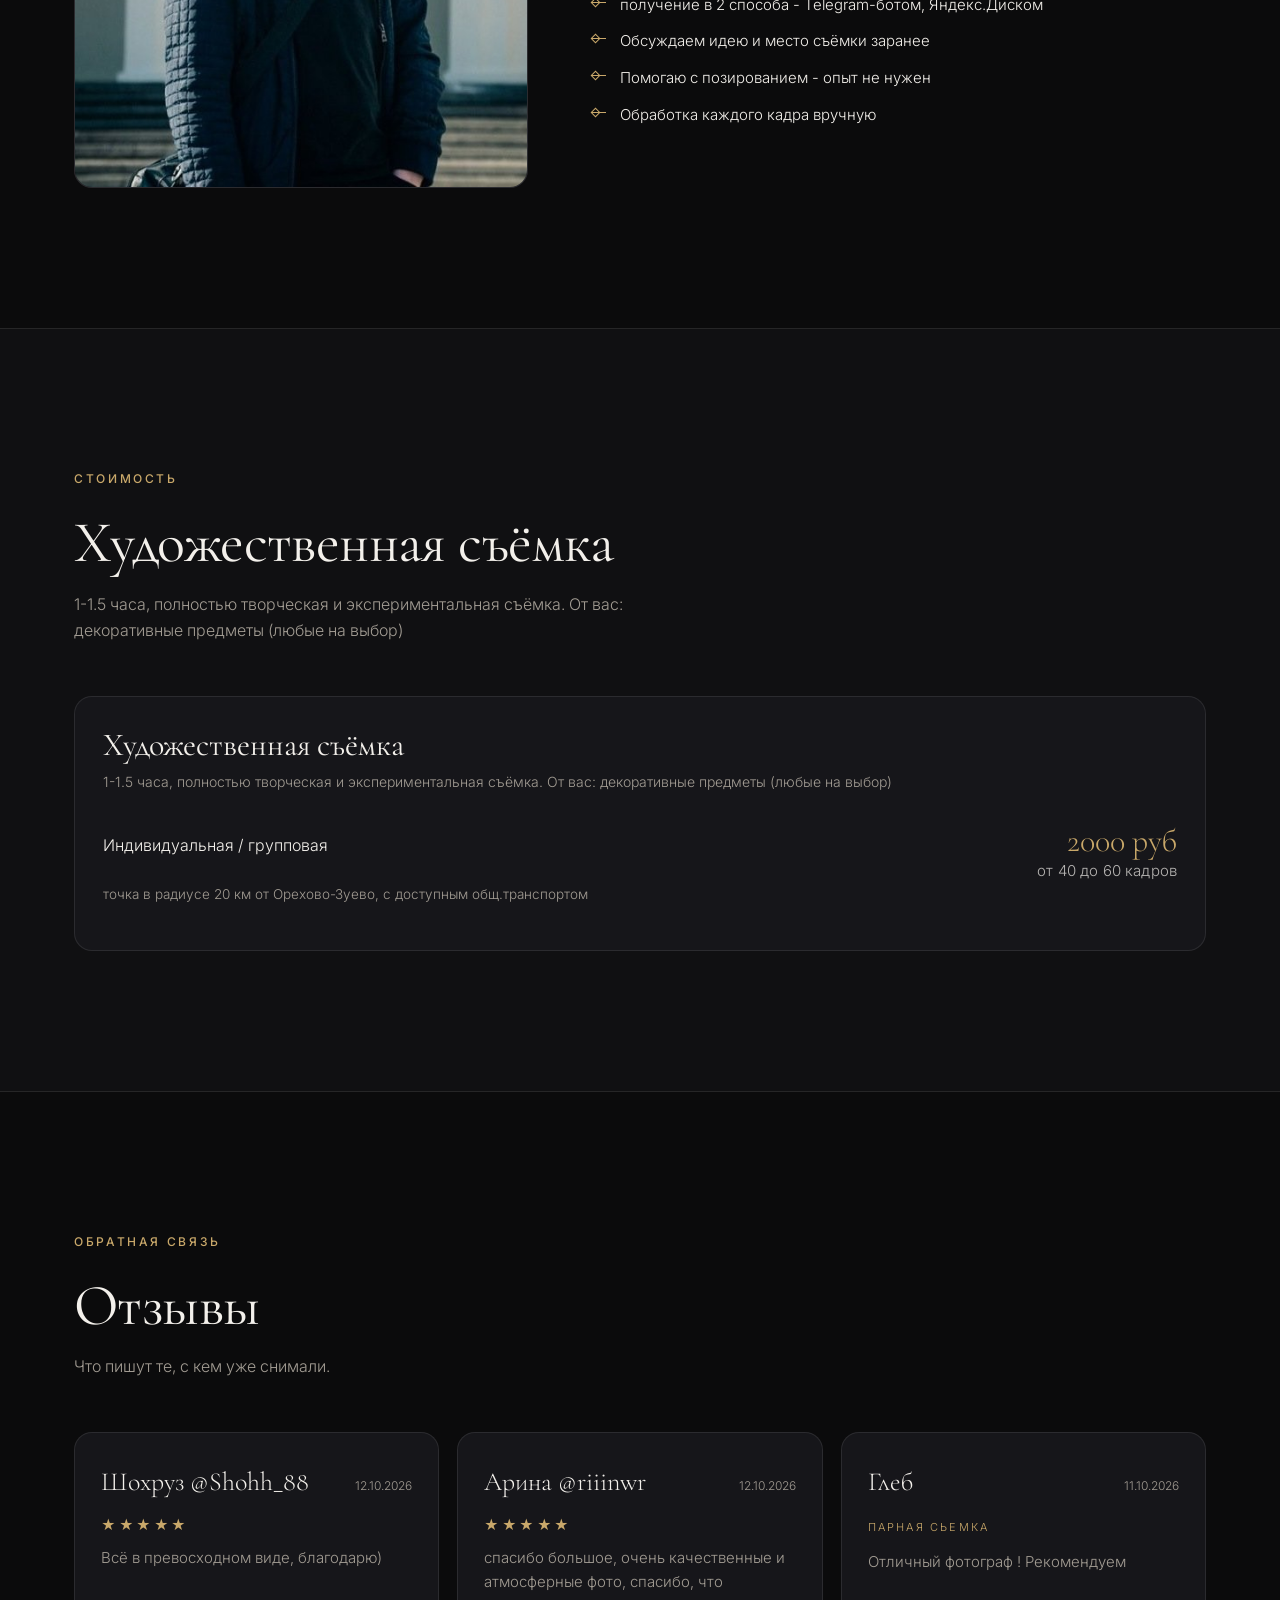
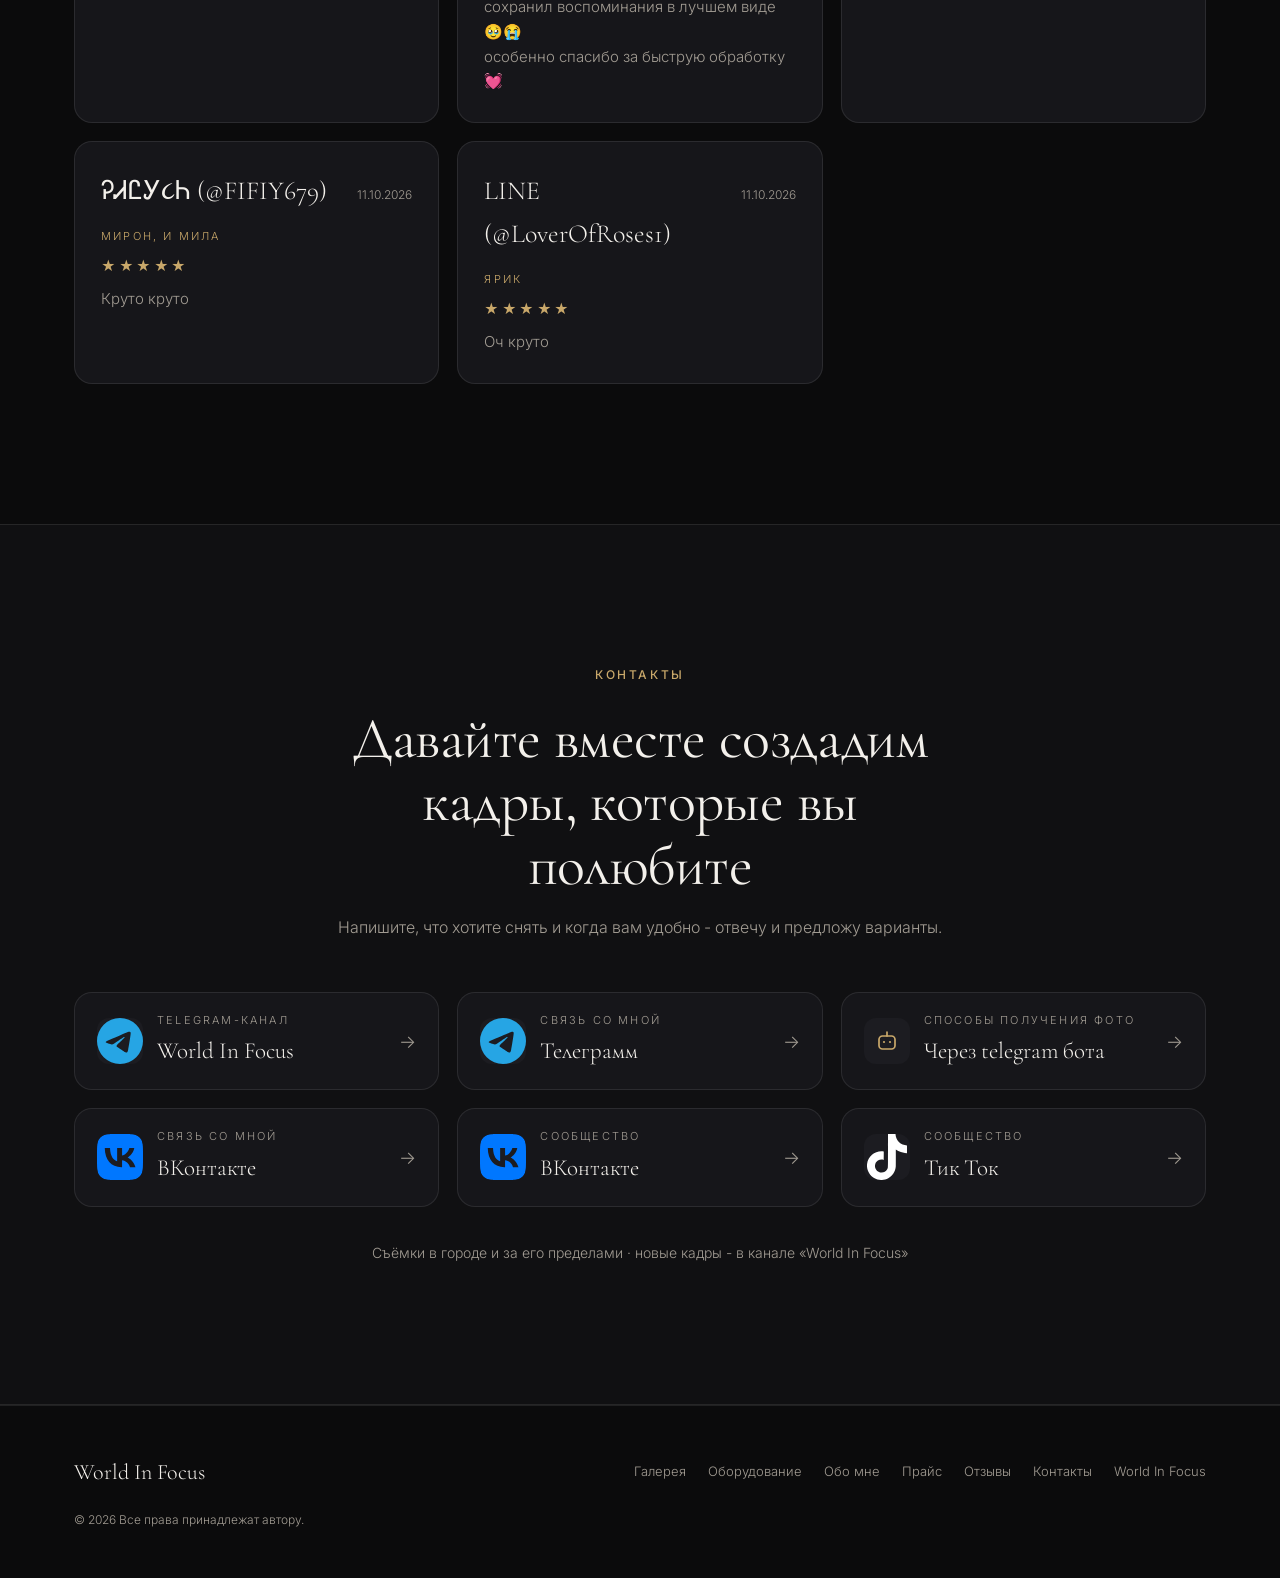
==== commit 52fbbac2: "Обновление сайта из редактора" ====
--- a/index.html
+++ b/index.html
@@ -64,7 +64,7 @@
 }
 </script>
 </head>
-<body class="mt-paused">
+<body>
 
 <a class="skip-link" href="#gallery">Перейти к галерее</a>
 
@@ -405,19 +405,5 @@
 <script src="js/reviews-bot.js"></script>
 <script src="js/site.js"></script>
 
-<!-- Заставка режима «остановлен»: сайт в паузе, содержимое остаётся в коде.
-     Закрыть её нельзя - это полноценная остановка сайта, но поисковик
-     по-прежнему видит работы и тексты, поэтому индексация сохраняется. -->
-<div class="mt-overlay" id="mt-overlay" role="dialog" aria-modal="true"
-     aria-label="Технический перерыв">
-  <div class="mt-box">
-    <div class="mt-mark" aria-hidden="true">II</div>
-    <h1 class="mt-title">Технический перерыв</h1>
-    <p class="mt-text">Выполняется обновление логики сайта.</p>
-    <p class="mt-until">до 28 Октября</p>
-    <div class="mt-actions"><a class="btn btn-primary" href="https://t.me/CorruptMemory" target="_blank" rel="noopener">Написать в Telegram</a></div>
-  </div>
-</div>
-
 </body>
 </html>
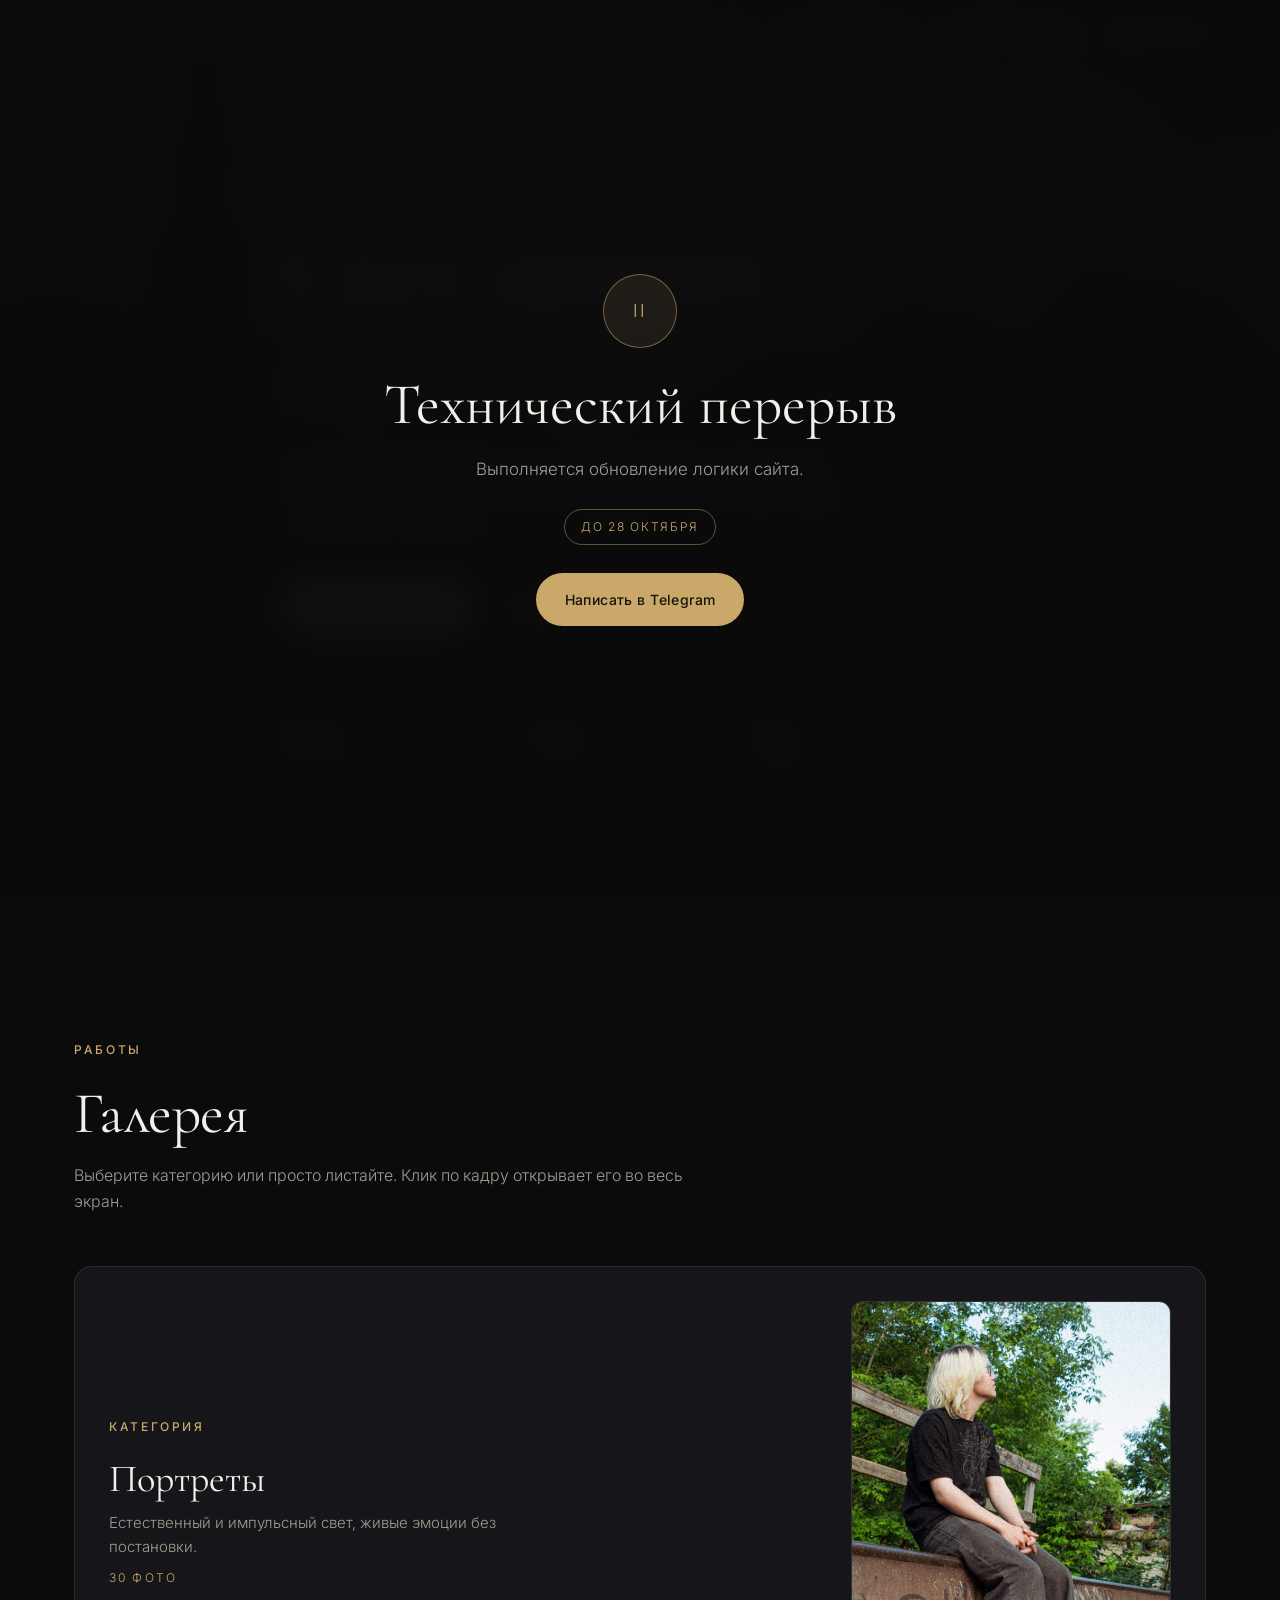
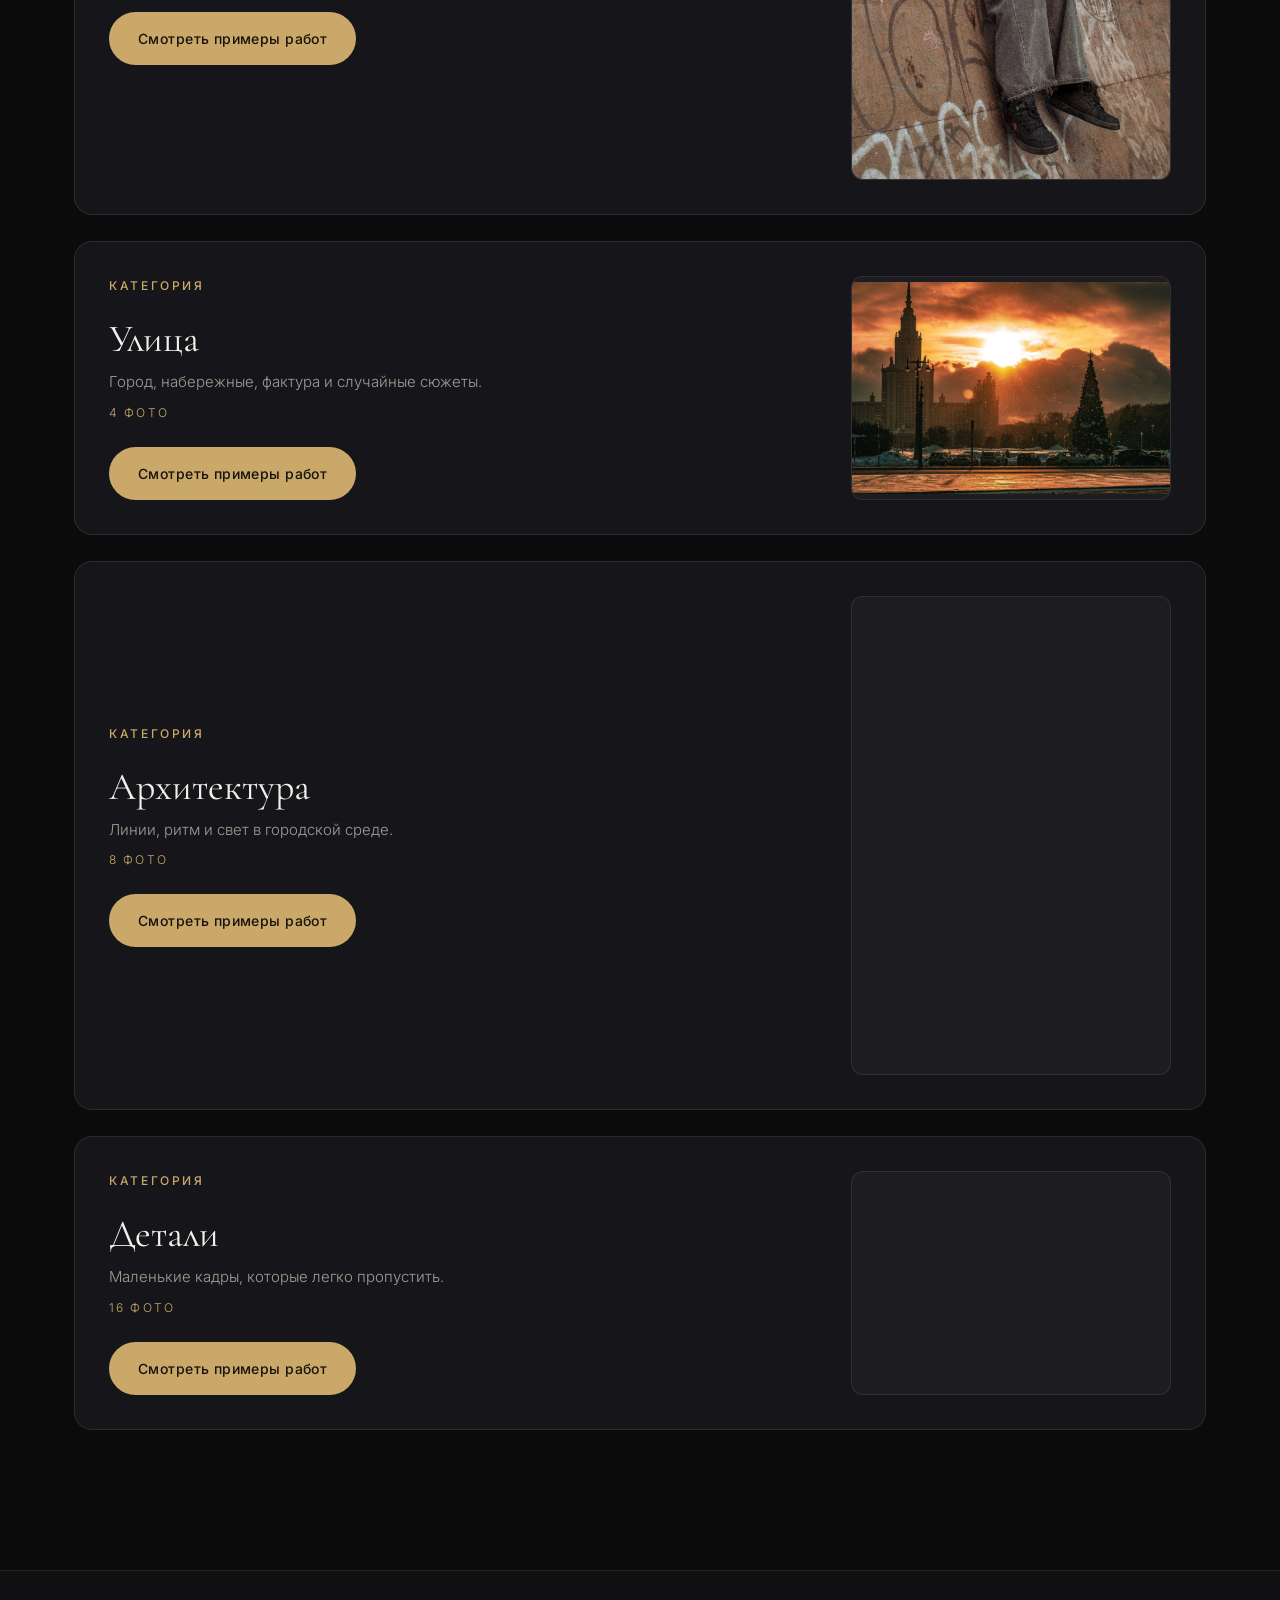
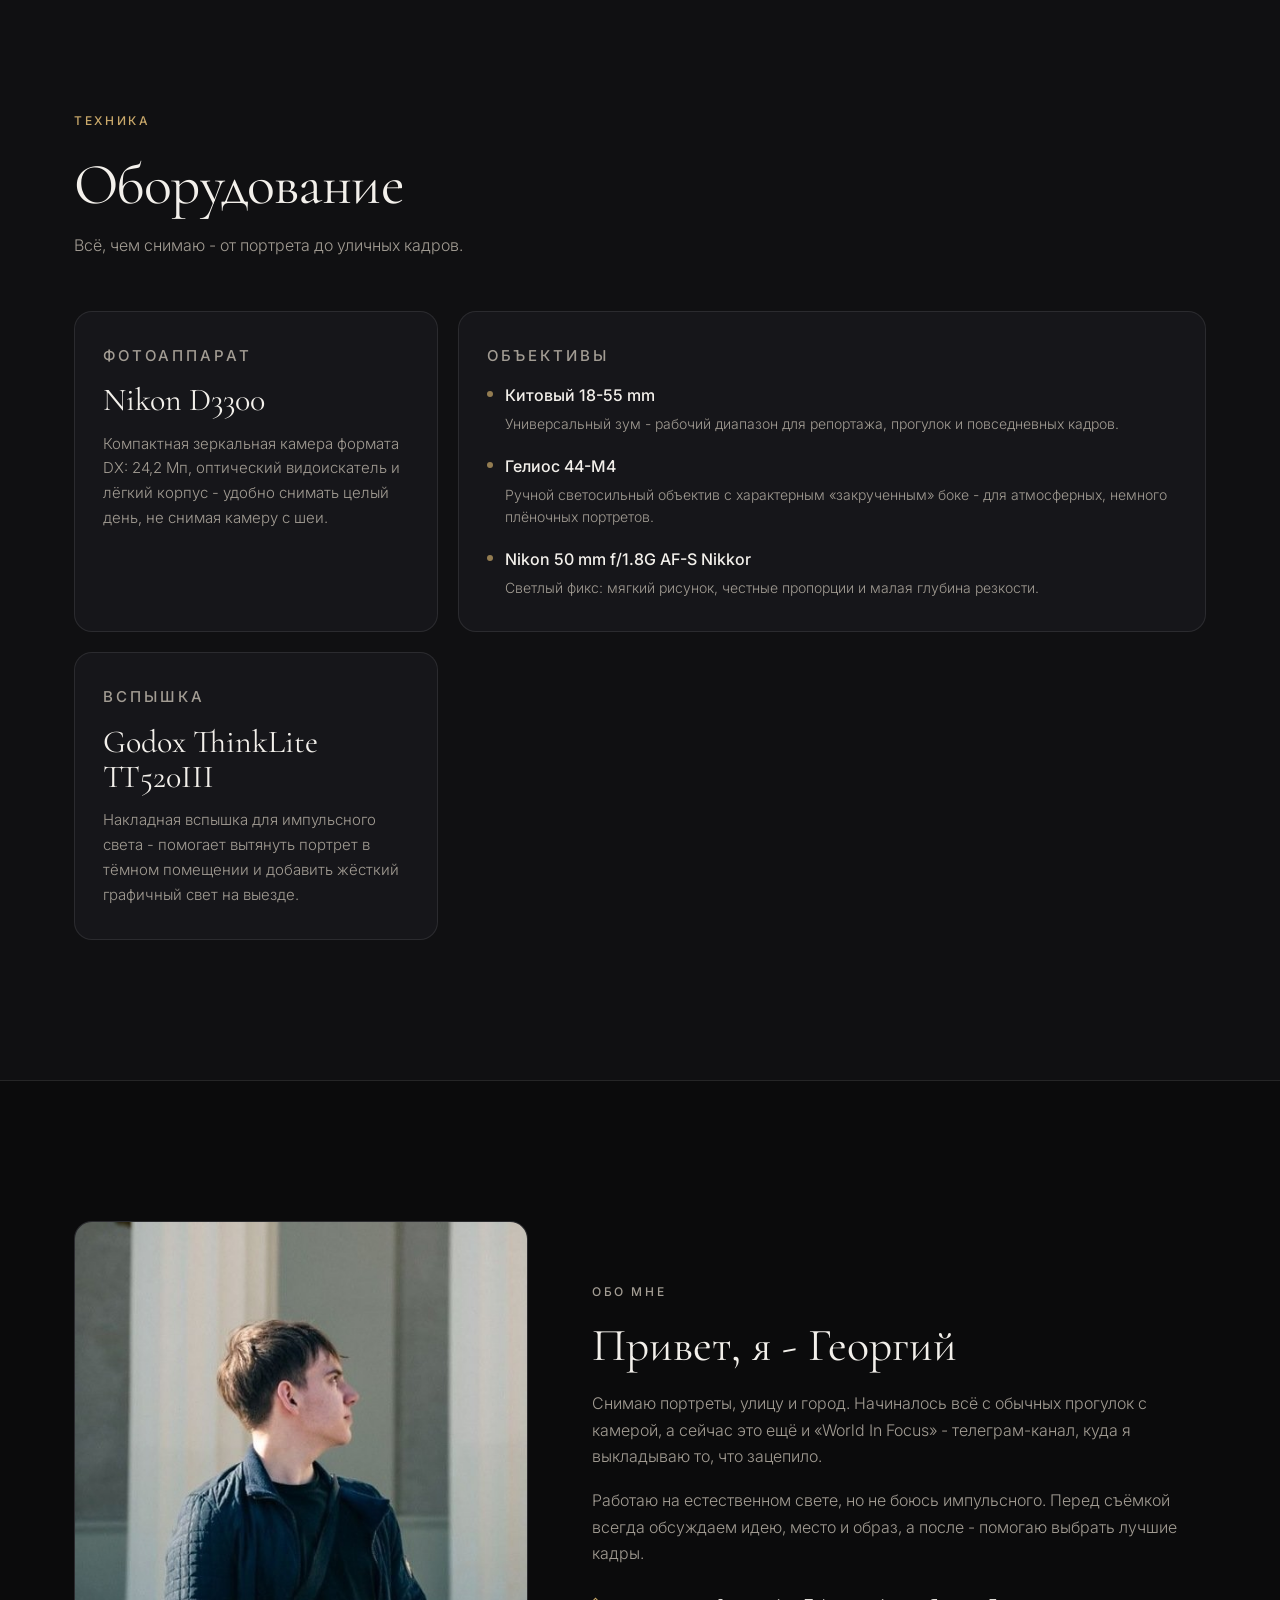
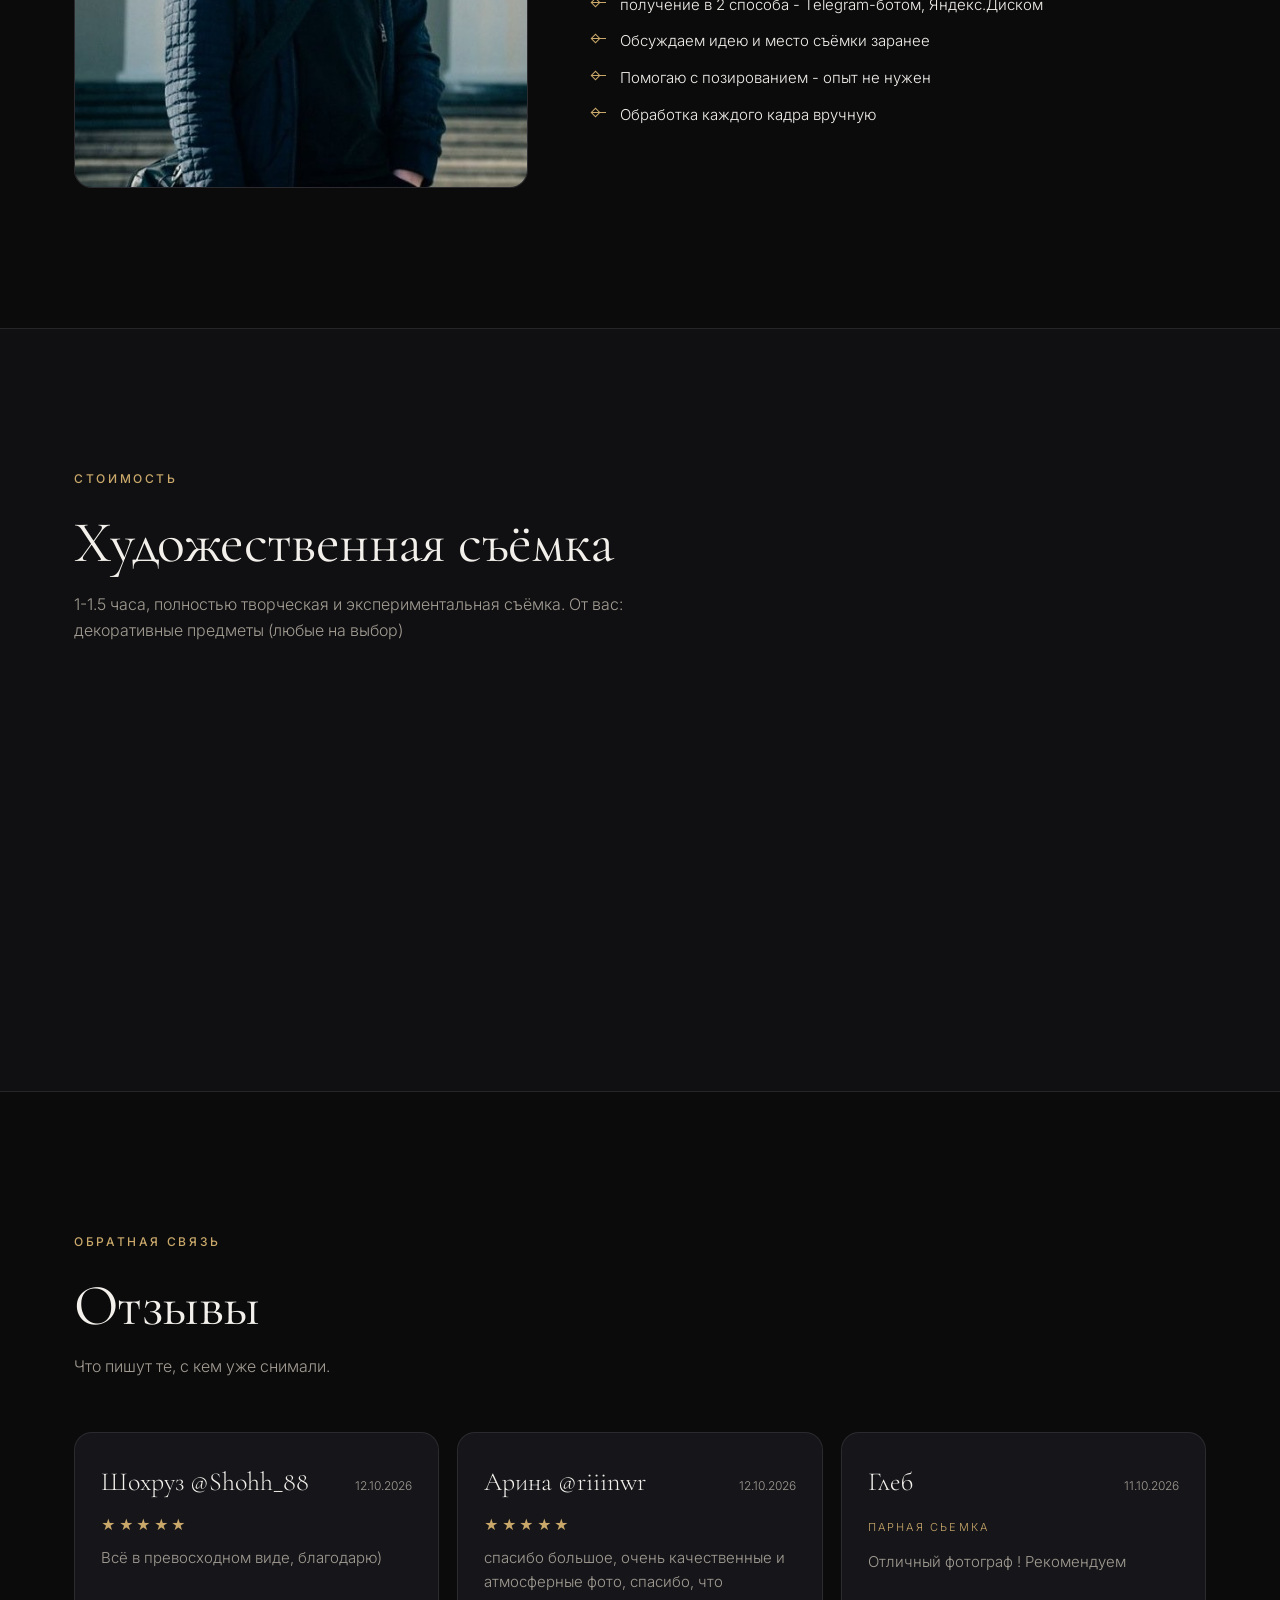
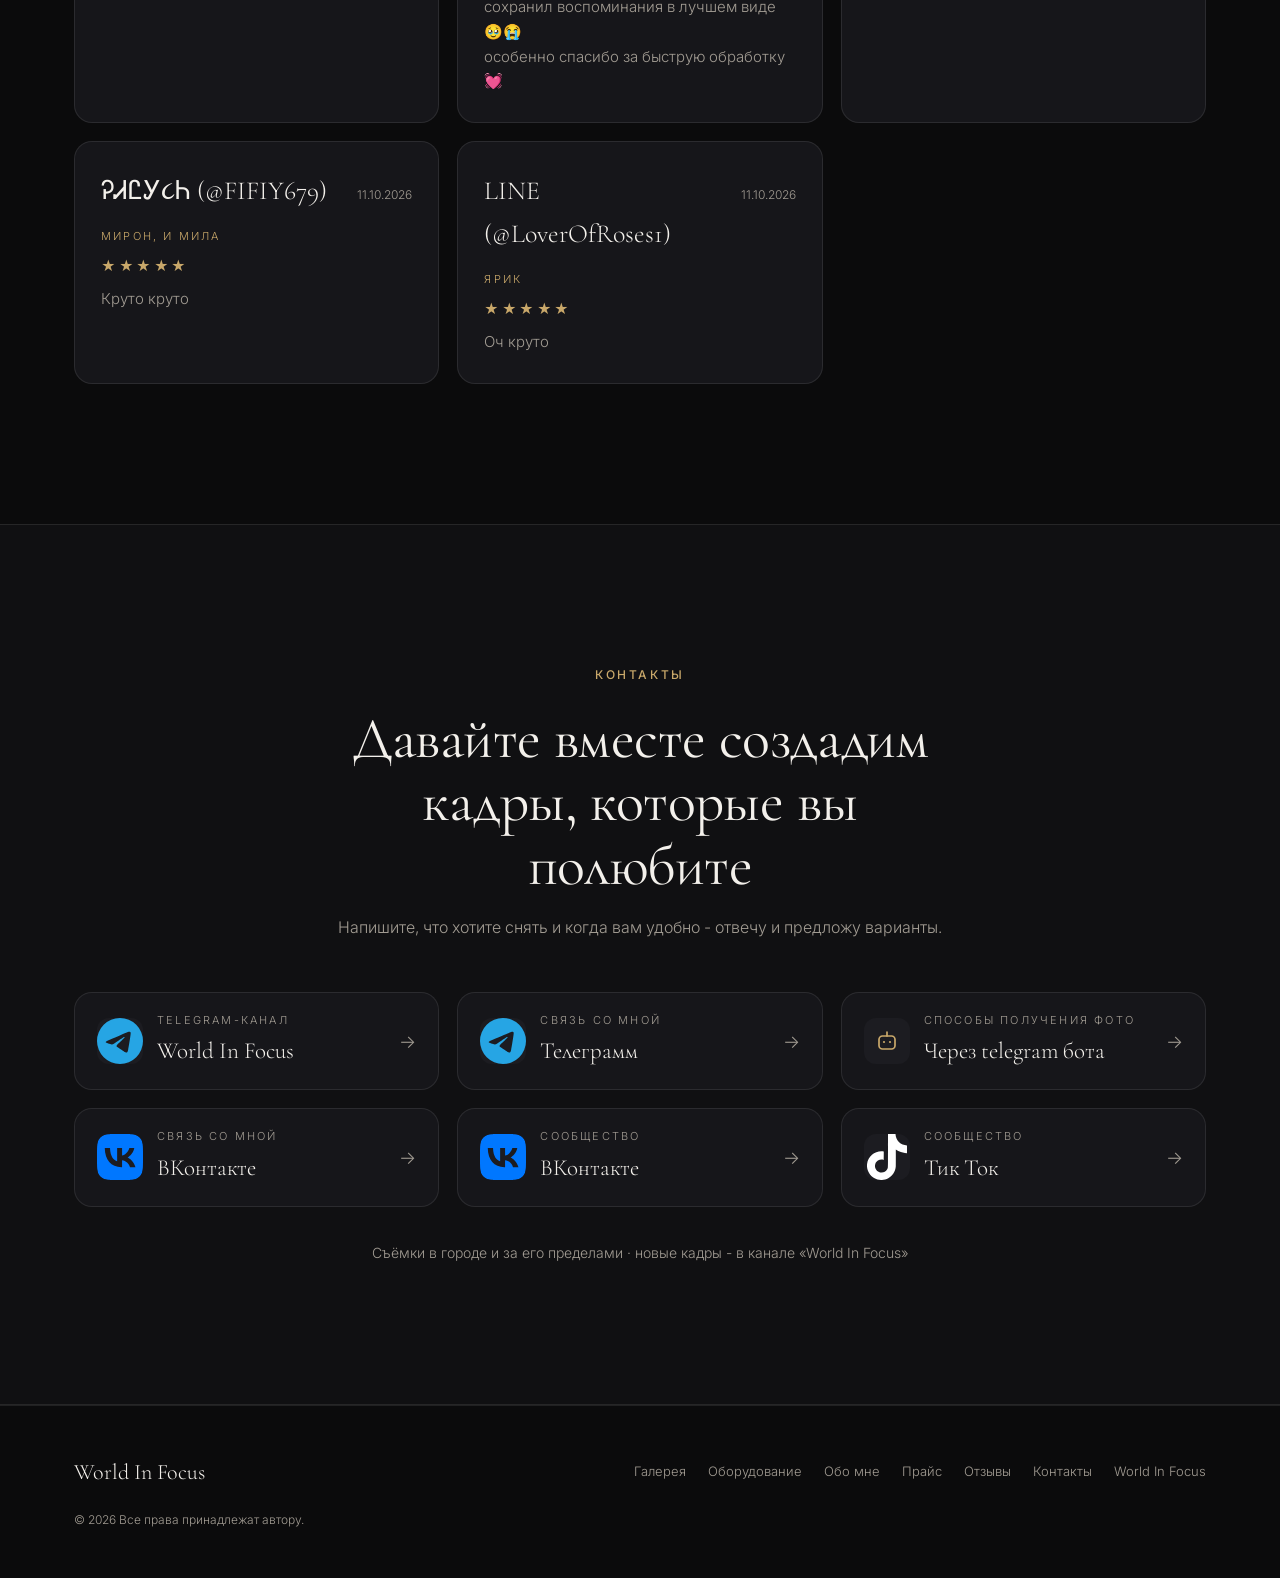
==== commit 086cb6d3: "Обновление сайта из редактора" ====
--- a/index.html
+++ b/index.html
@@ -64,7 +64,7 @@
 }
 </script>
 </head>
-<body>
+<body class="mt-paused">
 
 <a class="skip-link" href="#gallery">Перейти к галерее</a>
 
@@ -405,5 +405,19 @@
 <script src="js/reviews-bot.js"></script>
 <script src="js/site.js"></script>
 
+<!-- Заставка режима «остановлен»: сайт в паузе, содержимое остаётся в коде.
+     Закрыть её нельзя - это полноценная остановка сайта, но поисковик
+     по-прежнему видит работы и тексты, поэтому индексация сохраняется. -->
+<div class="mt-overlay" id="mt-overlay" role="dialog" aria-modal="true"
+     aria-label="Технический перерыв">
+  <div class="mt-box">
+    <div class="mt-mark" aria-hidden="true">II</div>
+    <h1 class="mt-title">Технический перерыв</h1>
+    <p class="mt-text">Выполняется обновление логики сайта.</p>
+    <p class="mt-until">до 28 Октября</p>
+    <div class="mt-actions"><a class="btn btn-primary" href="https://t.me/CorruptMemory" target="_blank" rel="noopener">Написать в Telegram</a></div>
+  </div>
+</div>
+
 </body>
 </html>
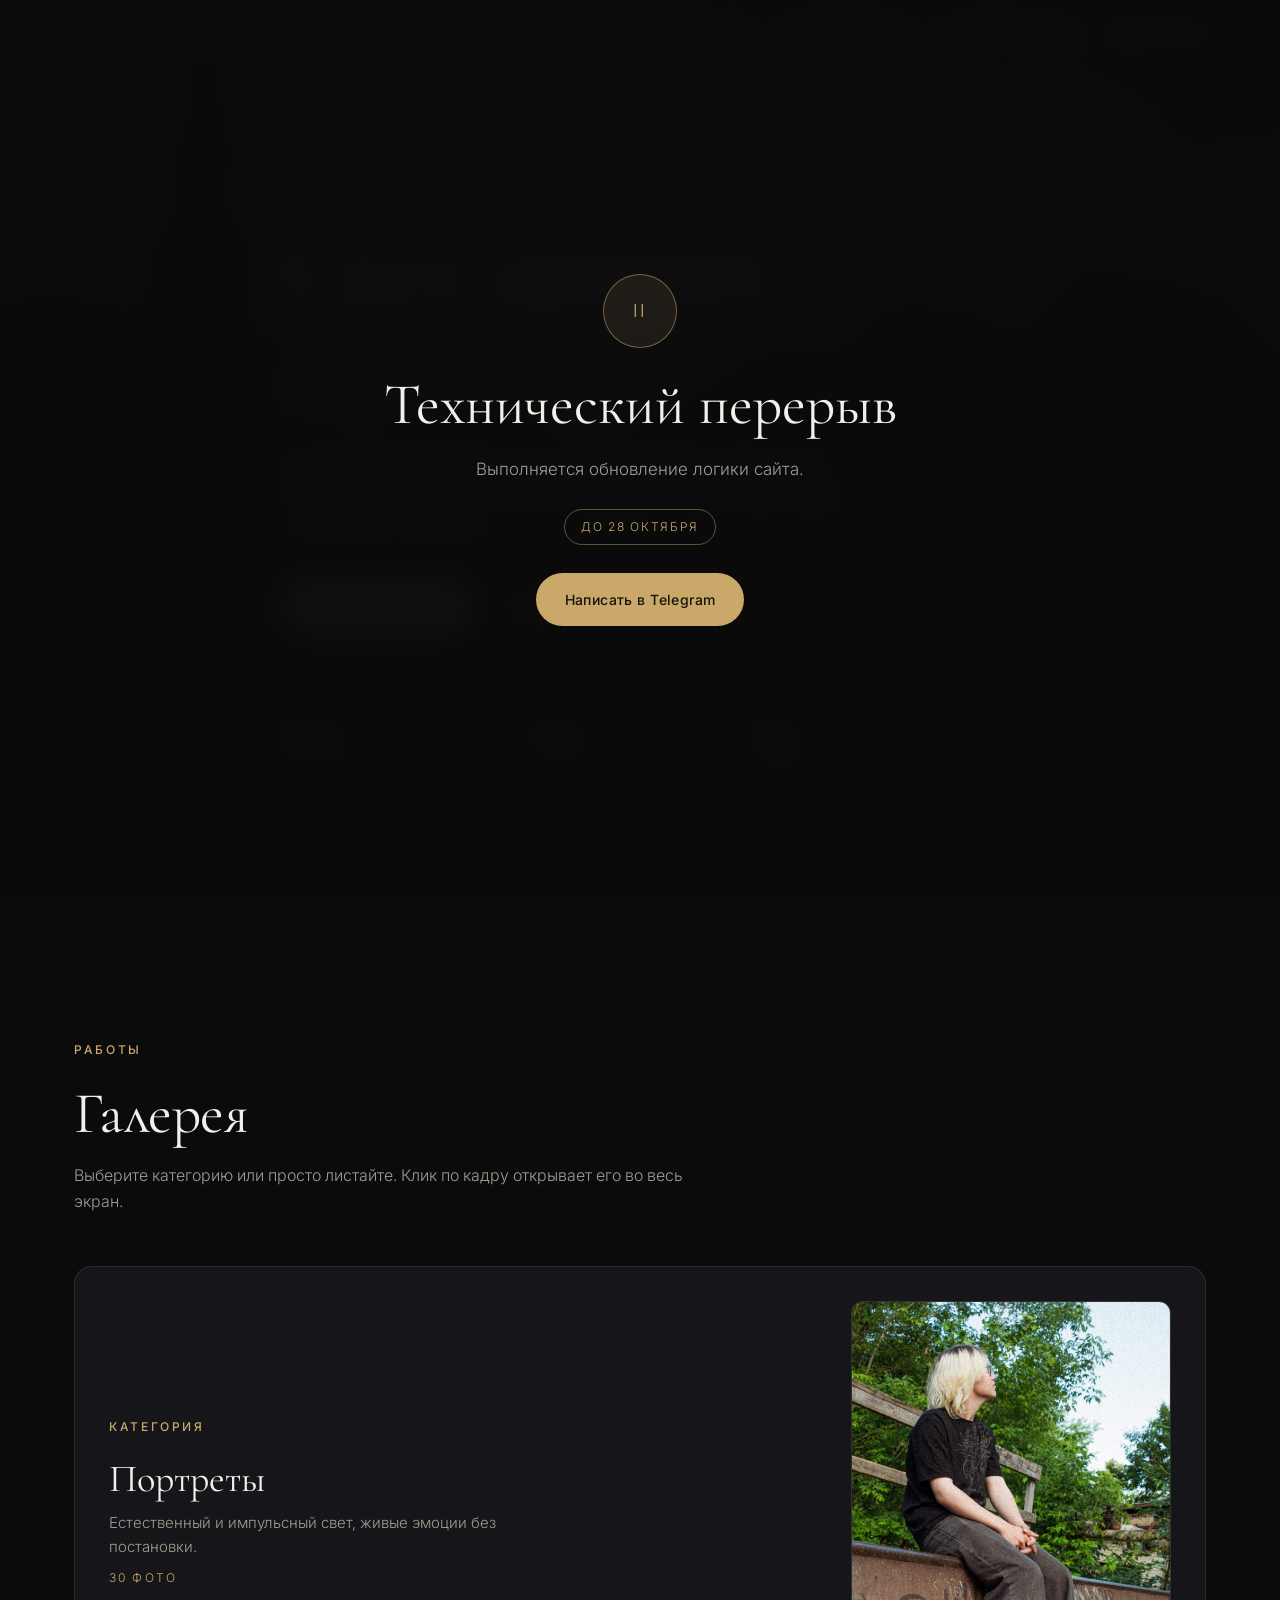
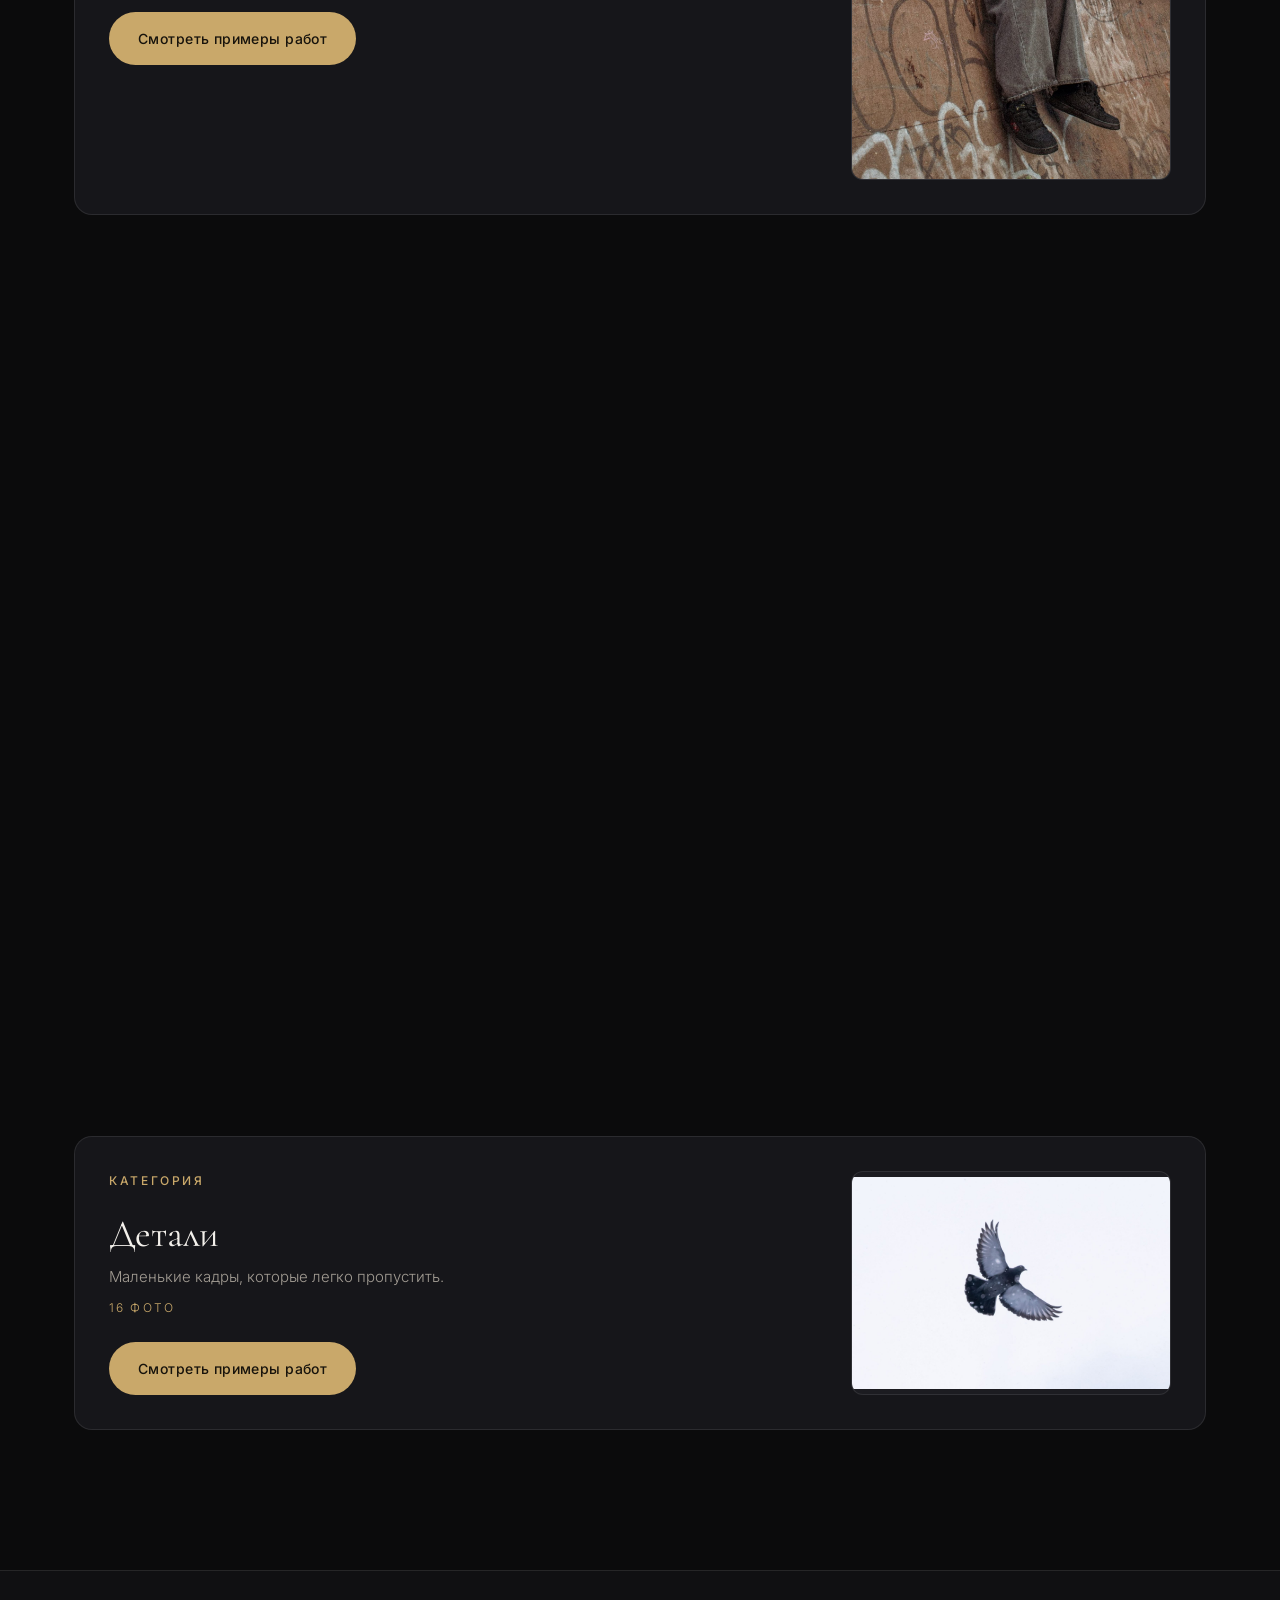
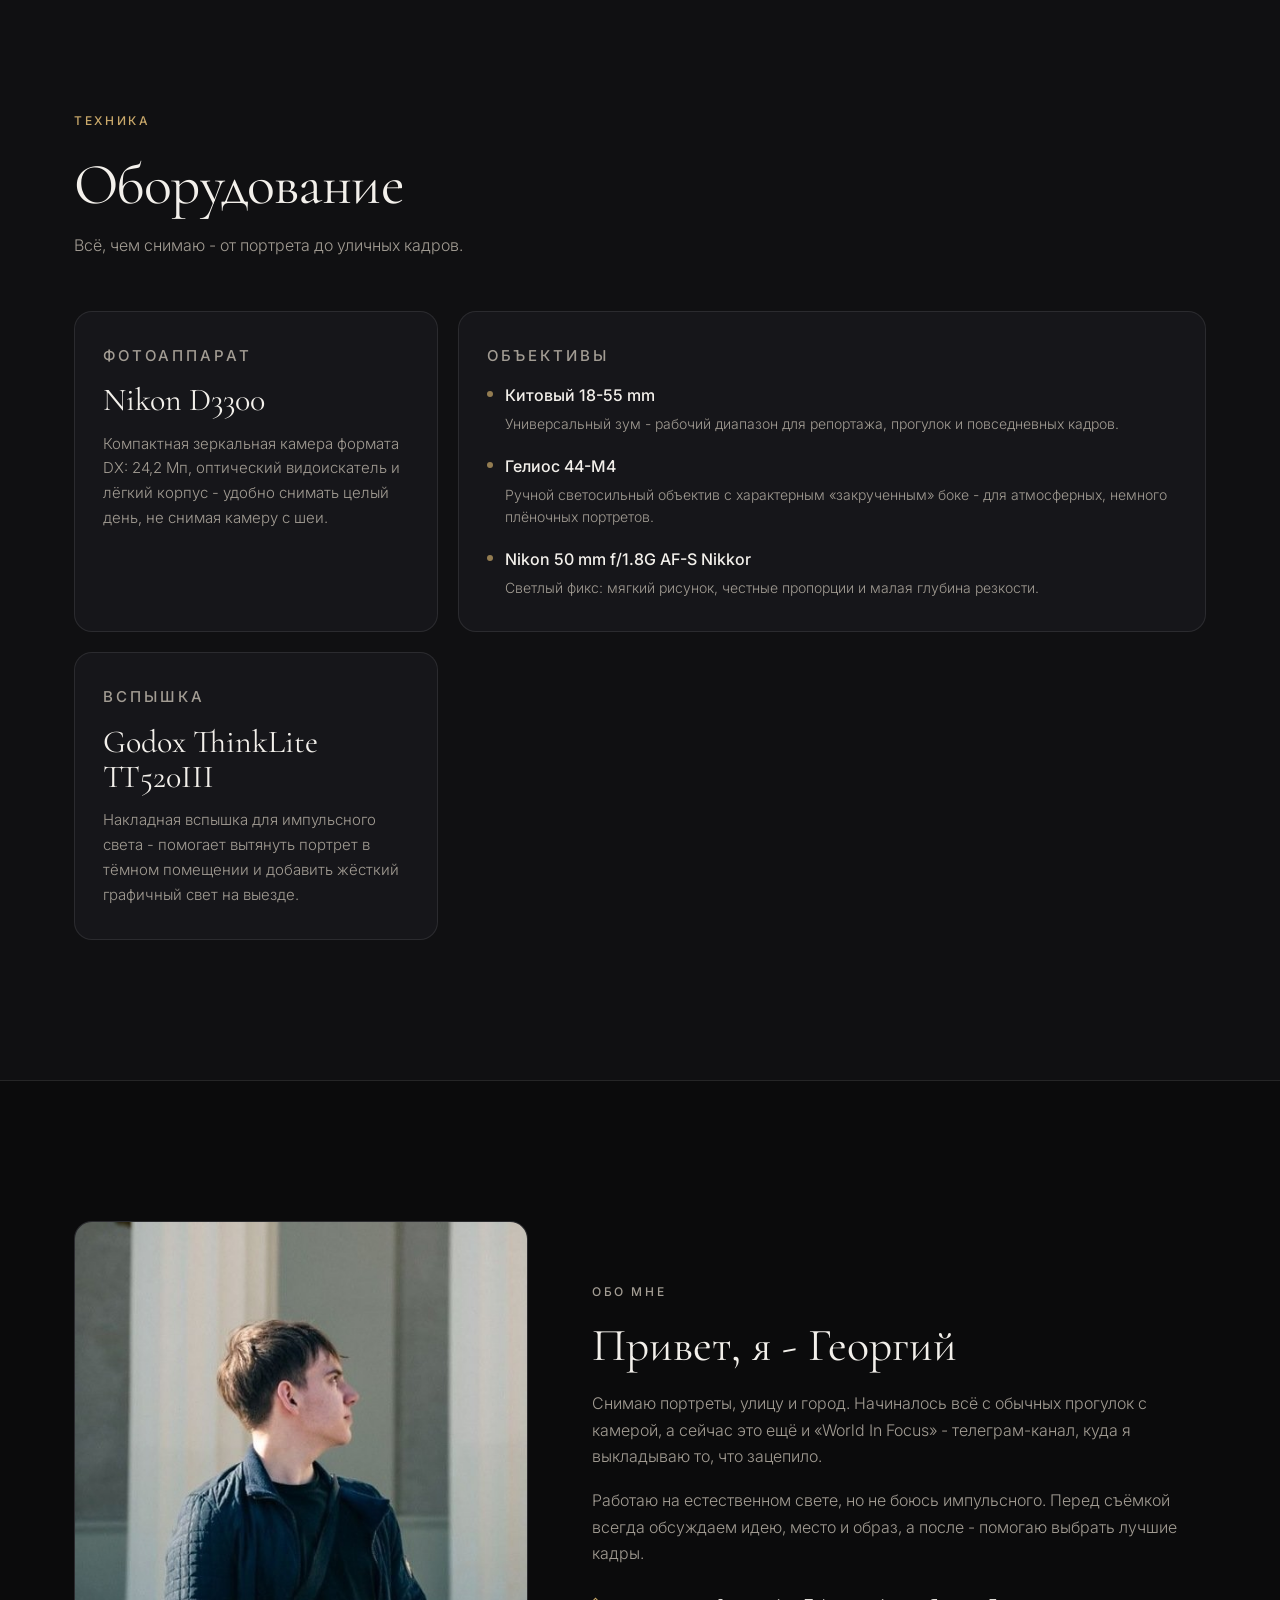
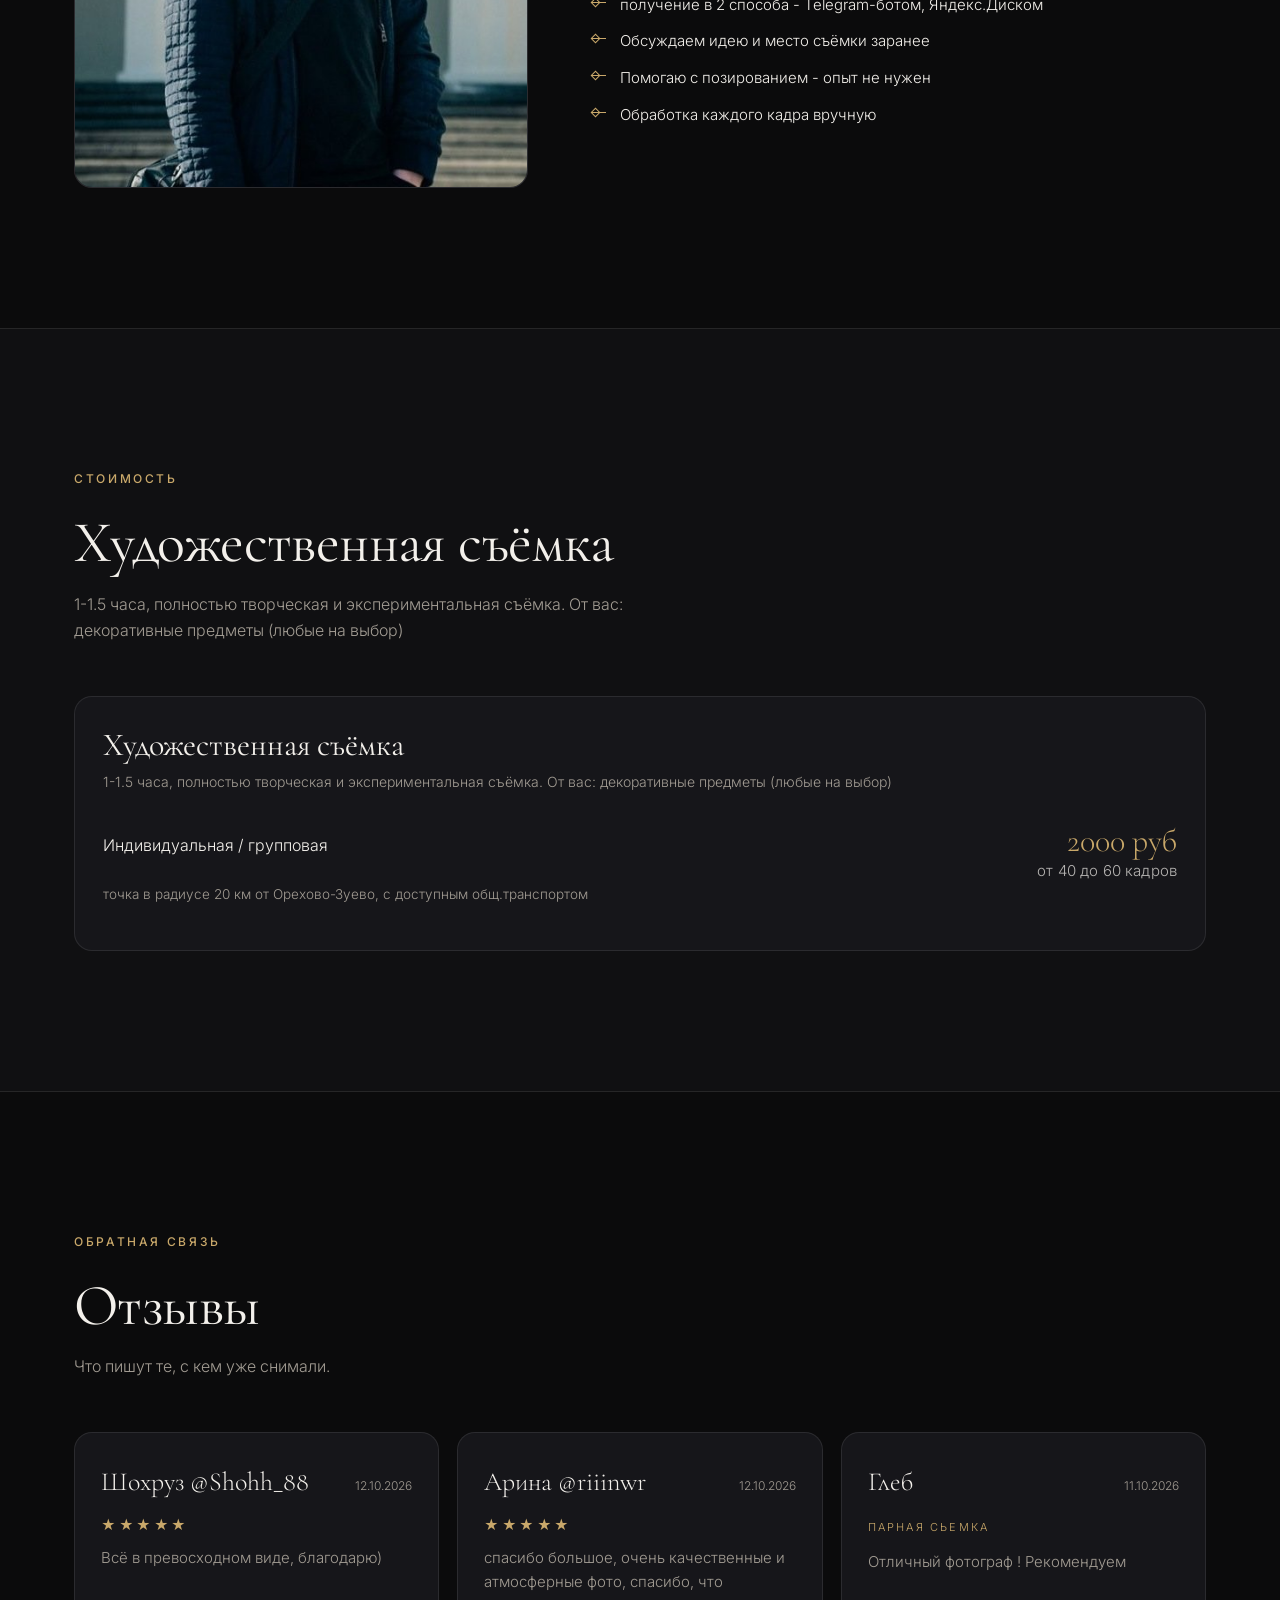
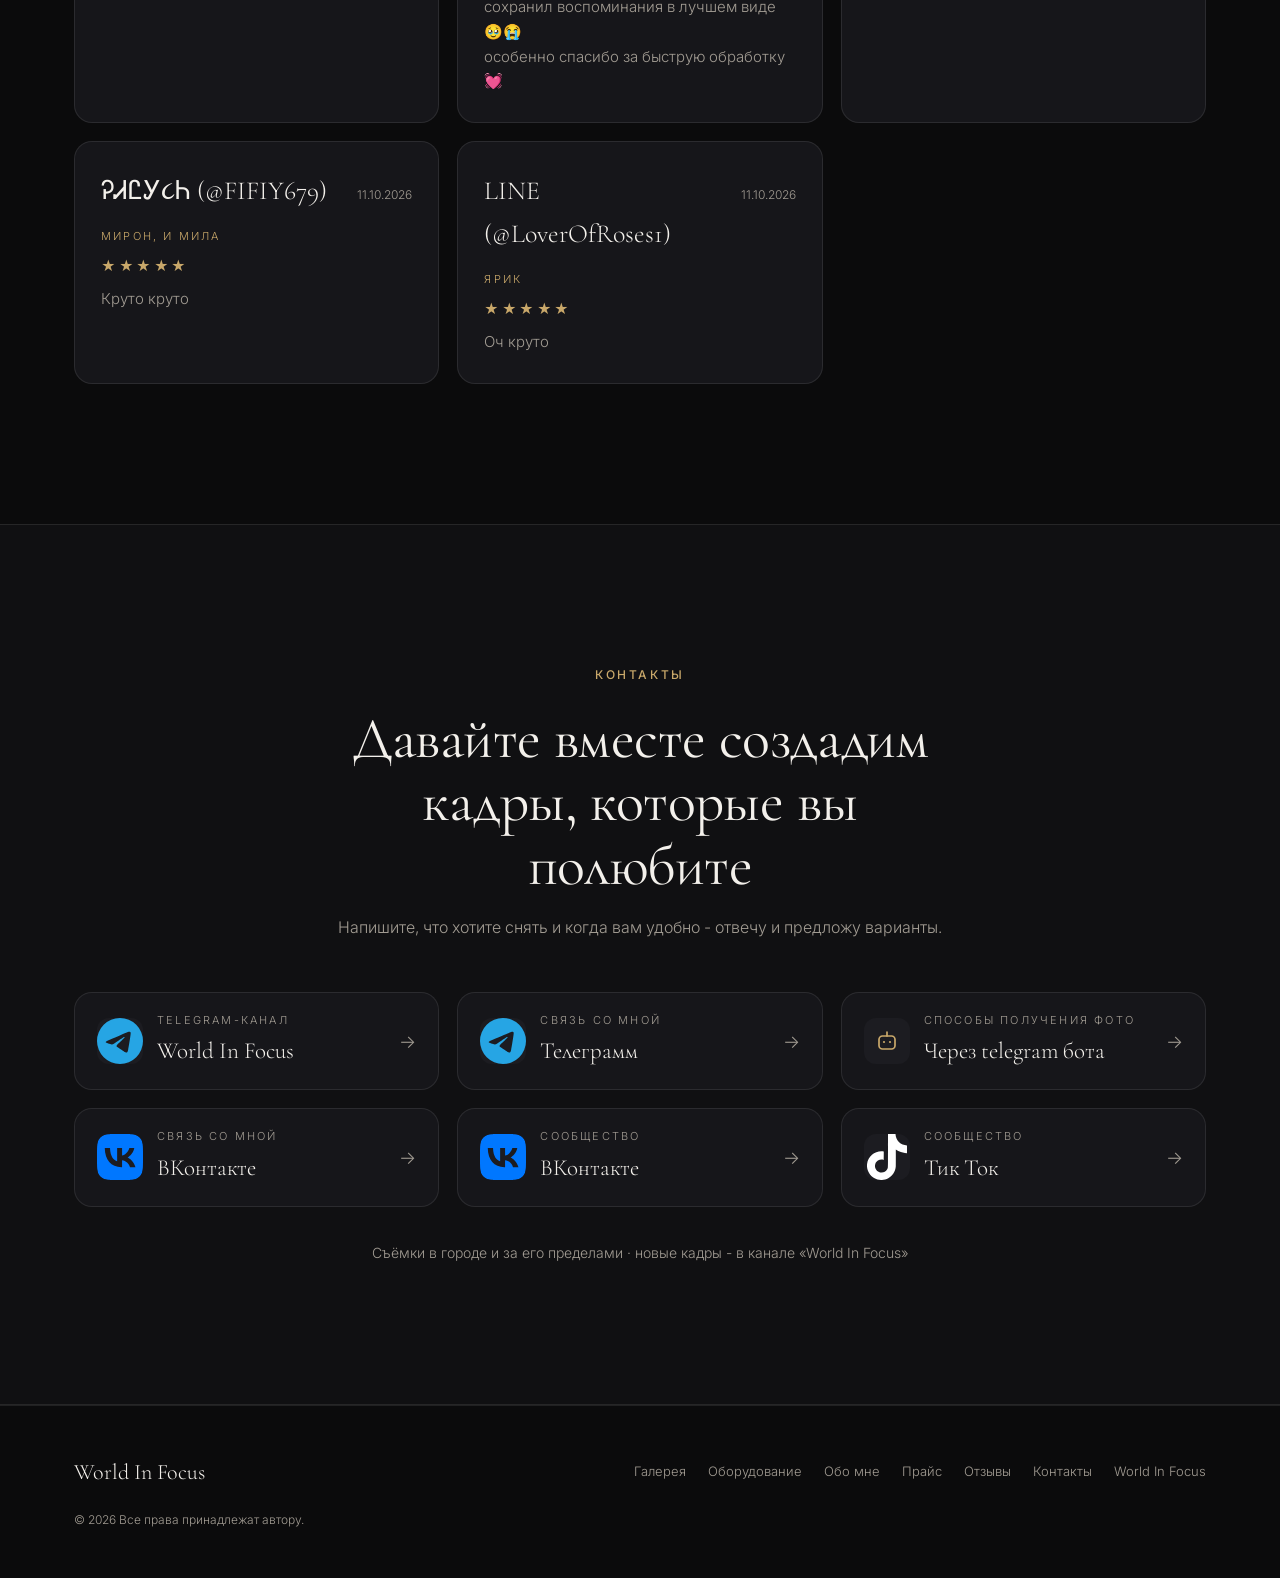
==== commit d56340ec: "Просмотр фото по клику на страницах категорий" ====
--- a/index.html
+++ b/index.html
@@ -404,6 +404,7 @@
 <script src="js/reviews.js"></script>
 <script src="js/reviews-bot.js"></script>
 <script src="js/site.js"></script>
+<script src="js/lightbox.js"></script>
 
 <!-- Заставка режима «остановлен»: сайт в паузе, содержимое остаётся в коде.
      Закрыть её нельзя - это полноценная остановка сайта, но поисковик
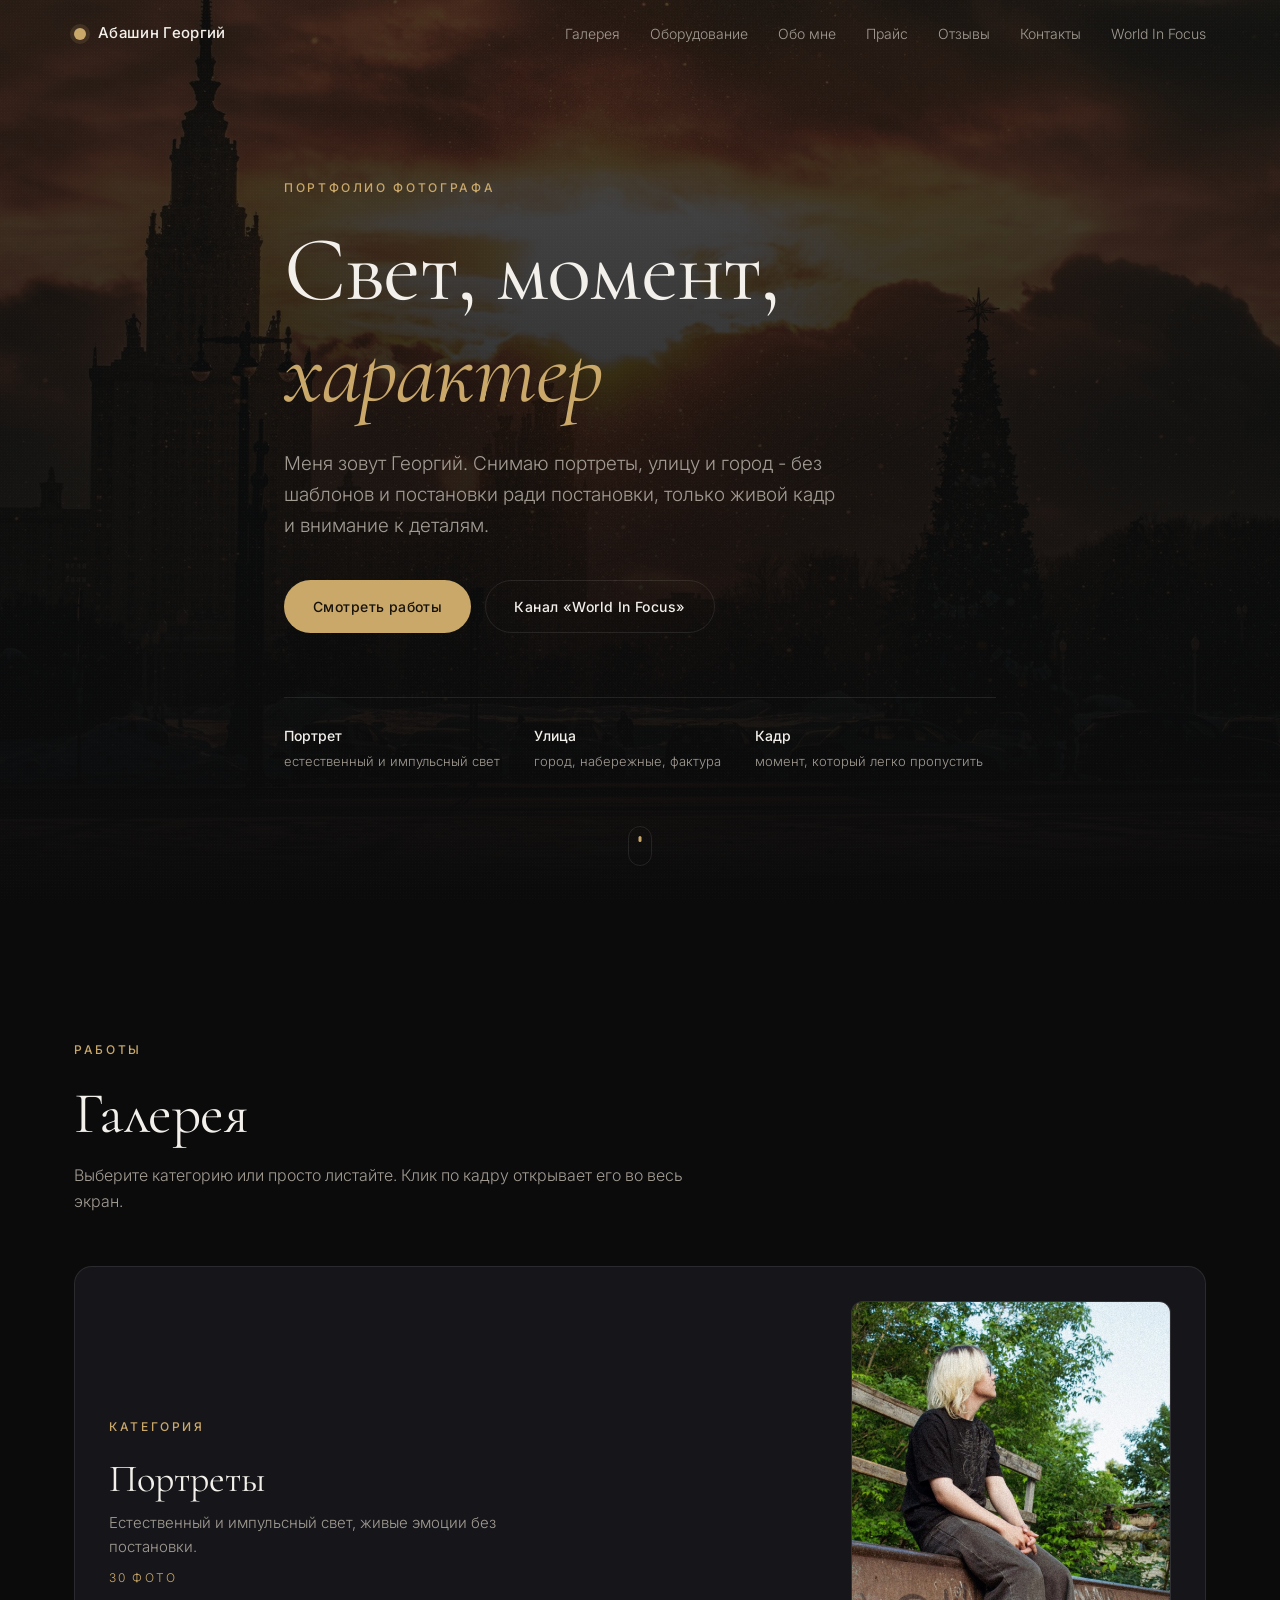
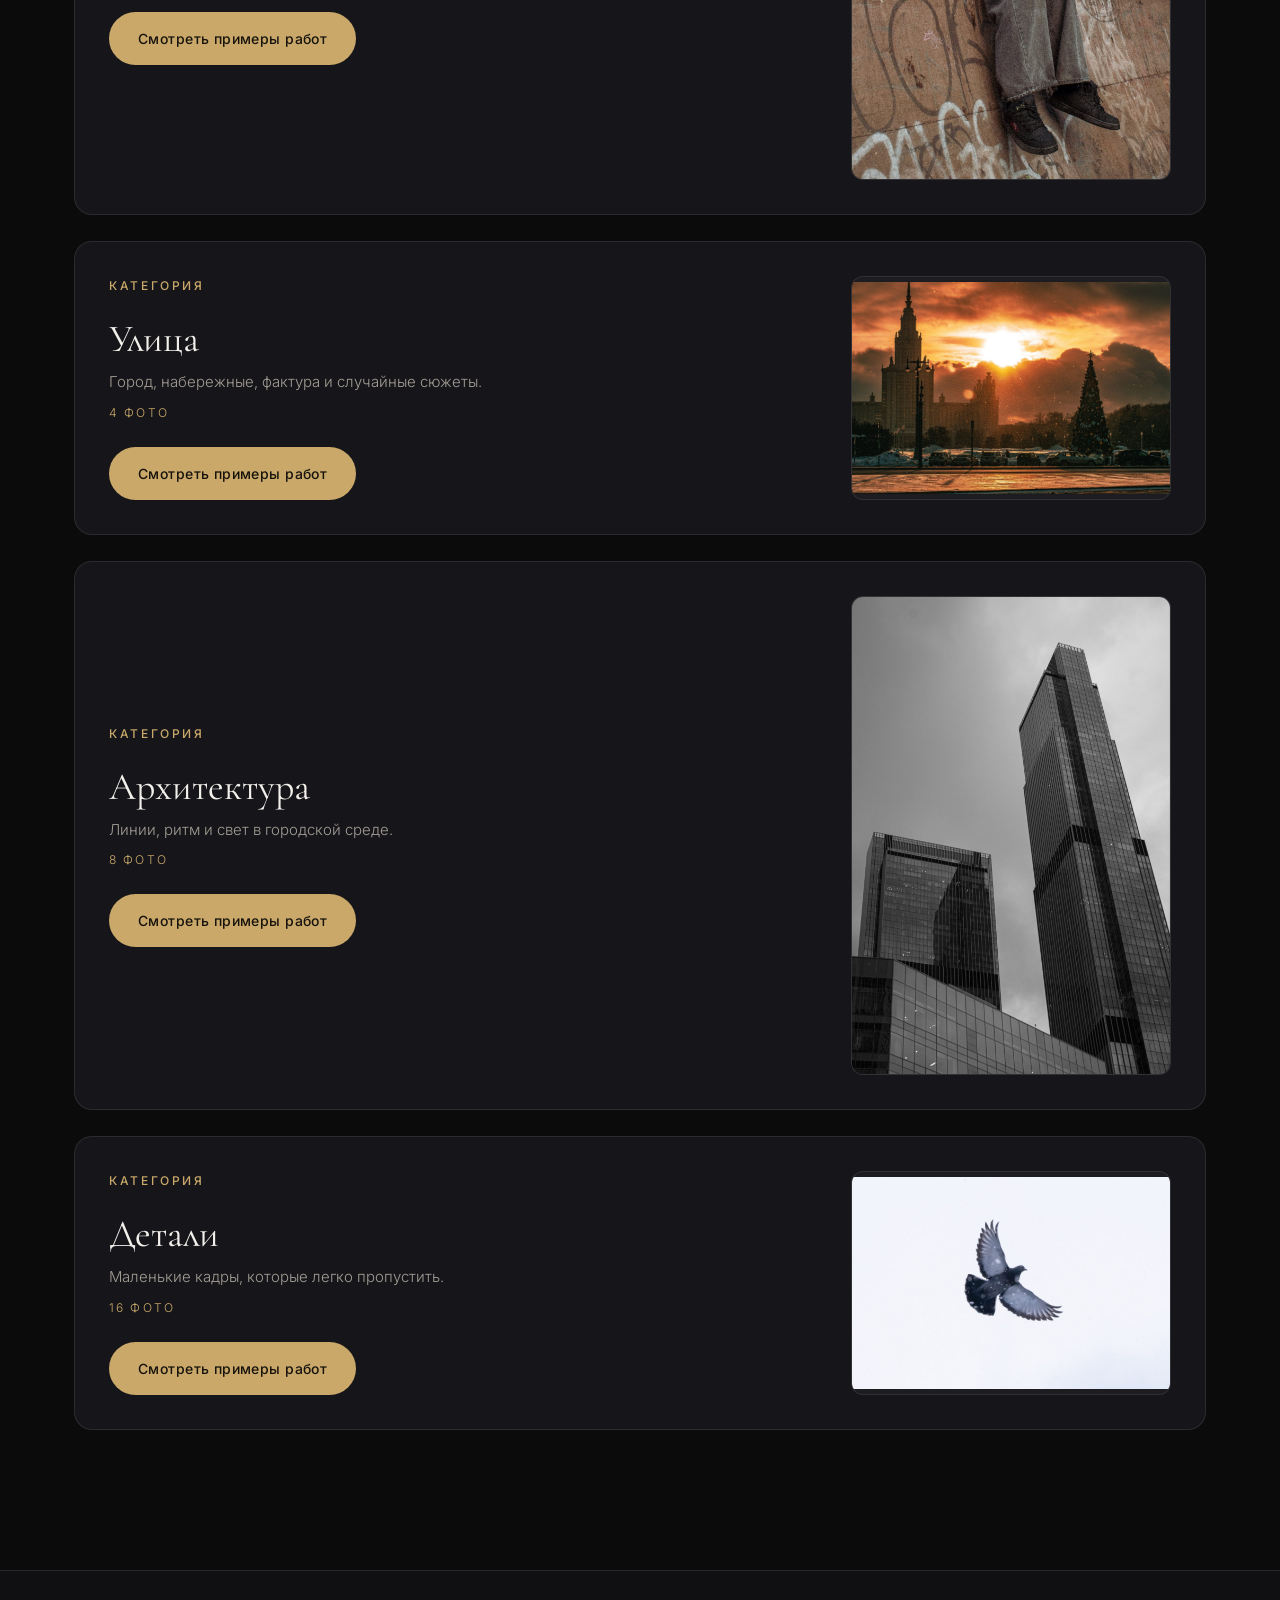
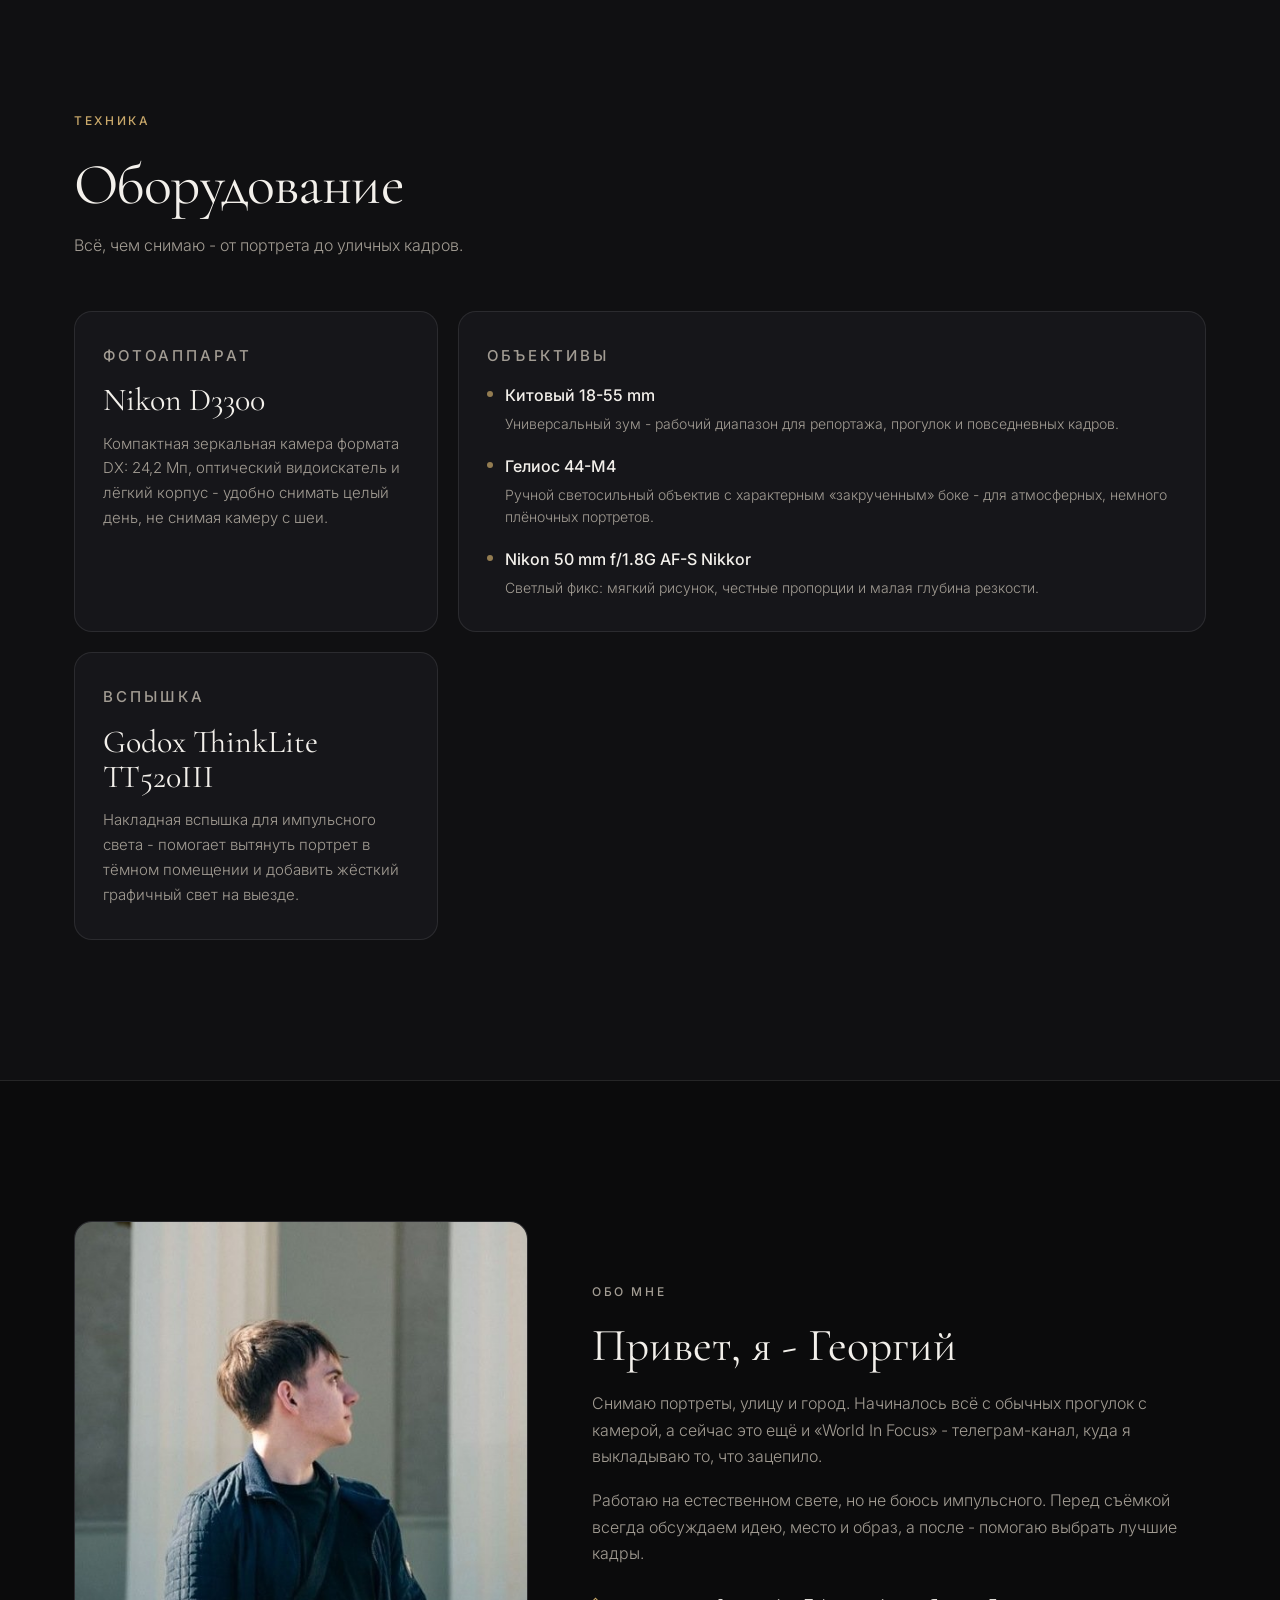
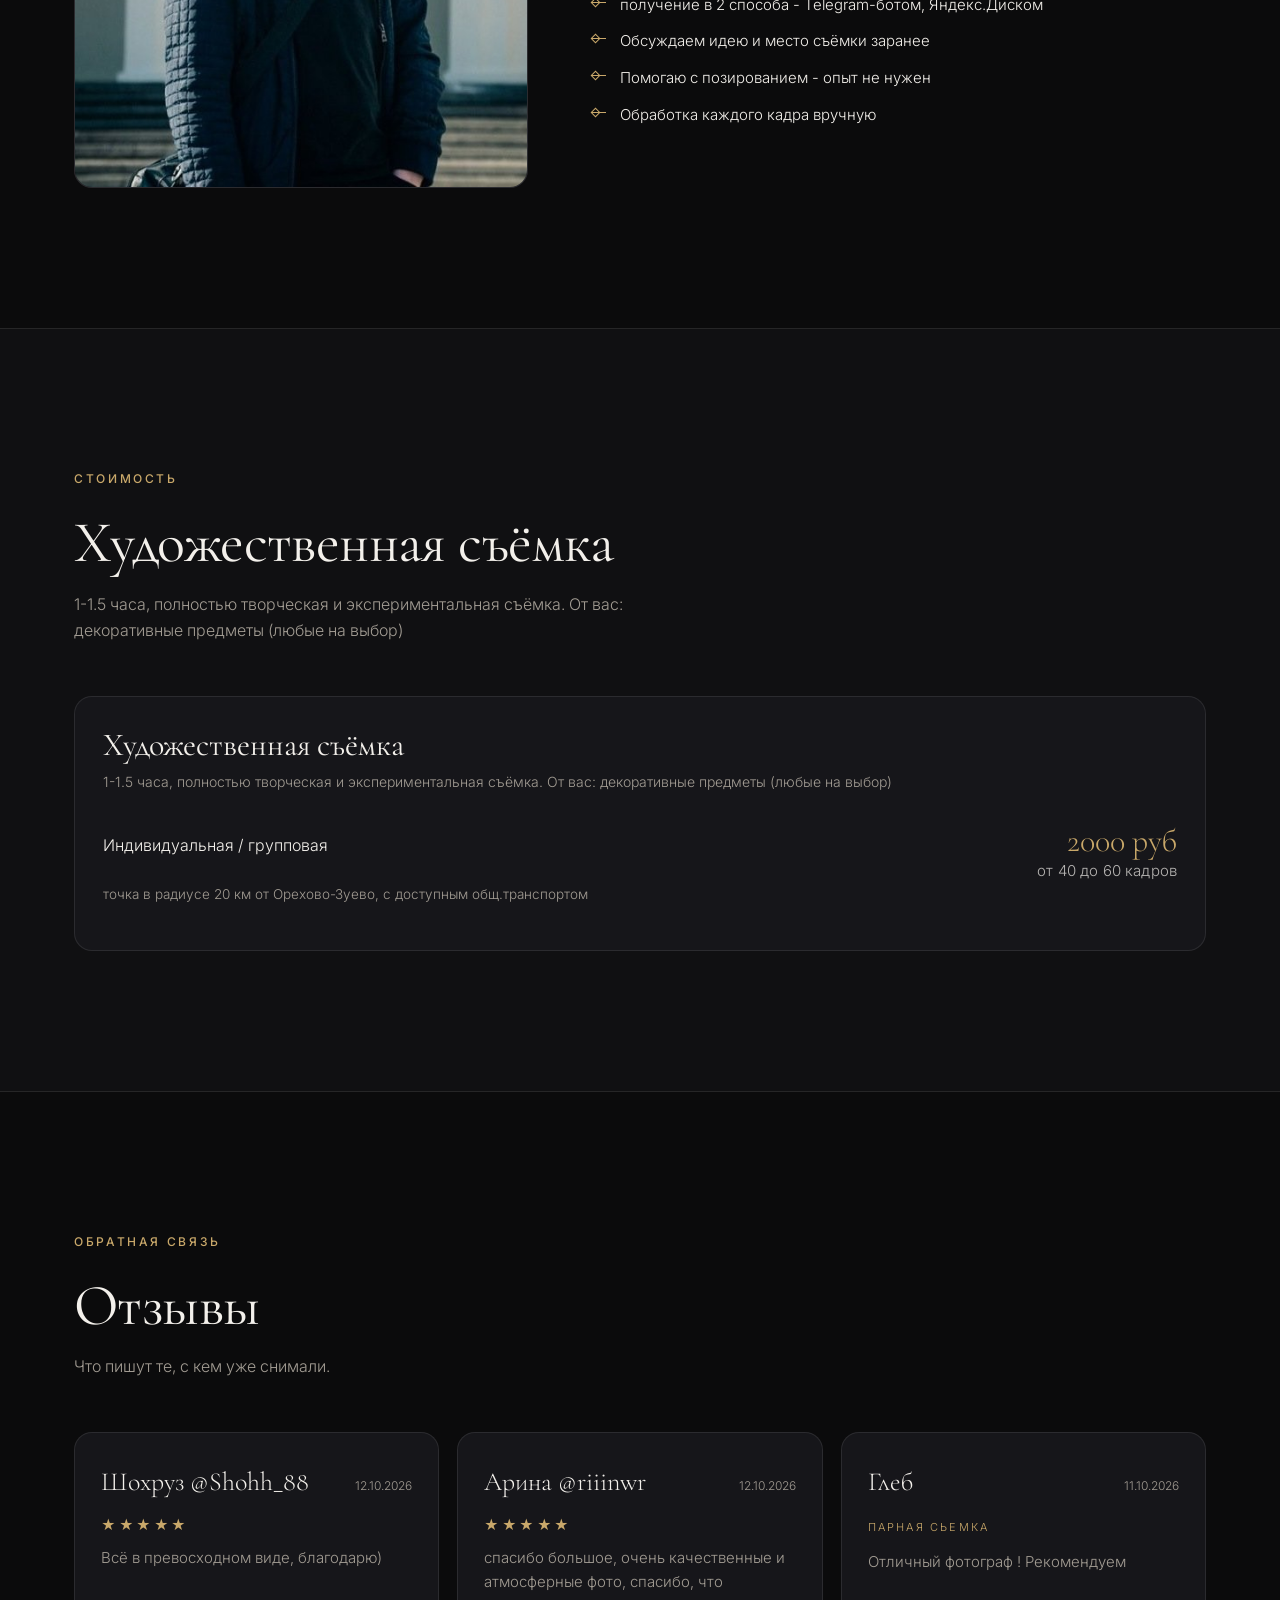
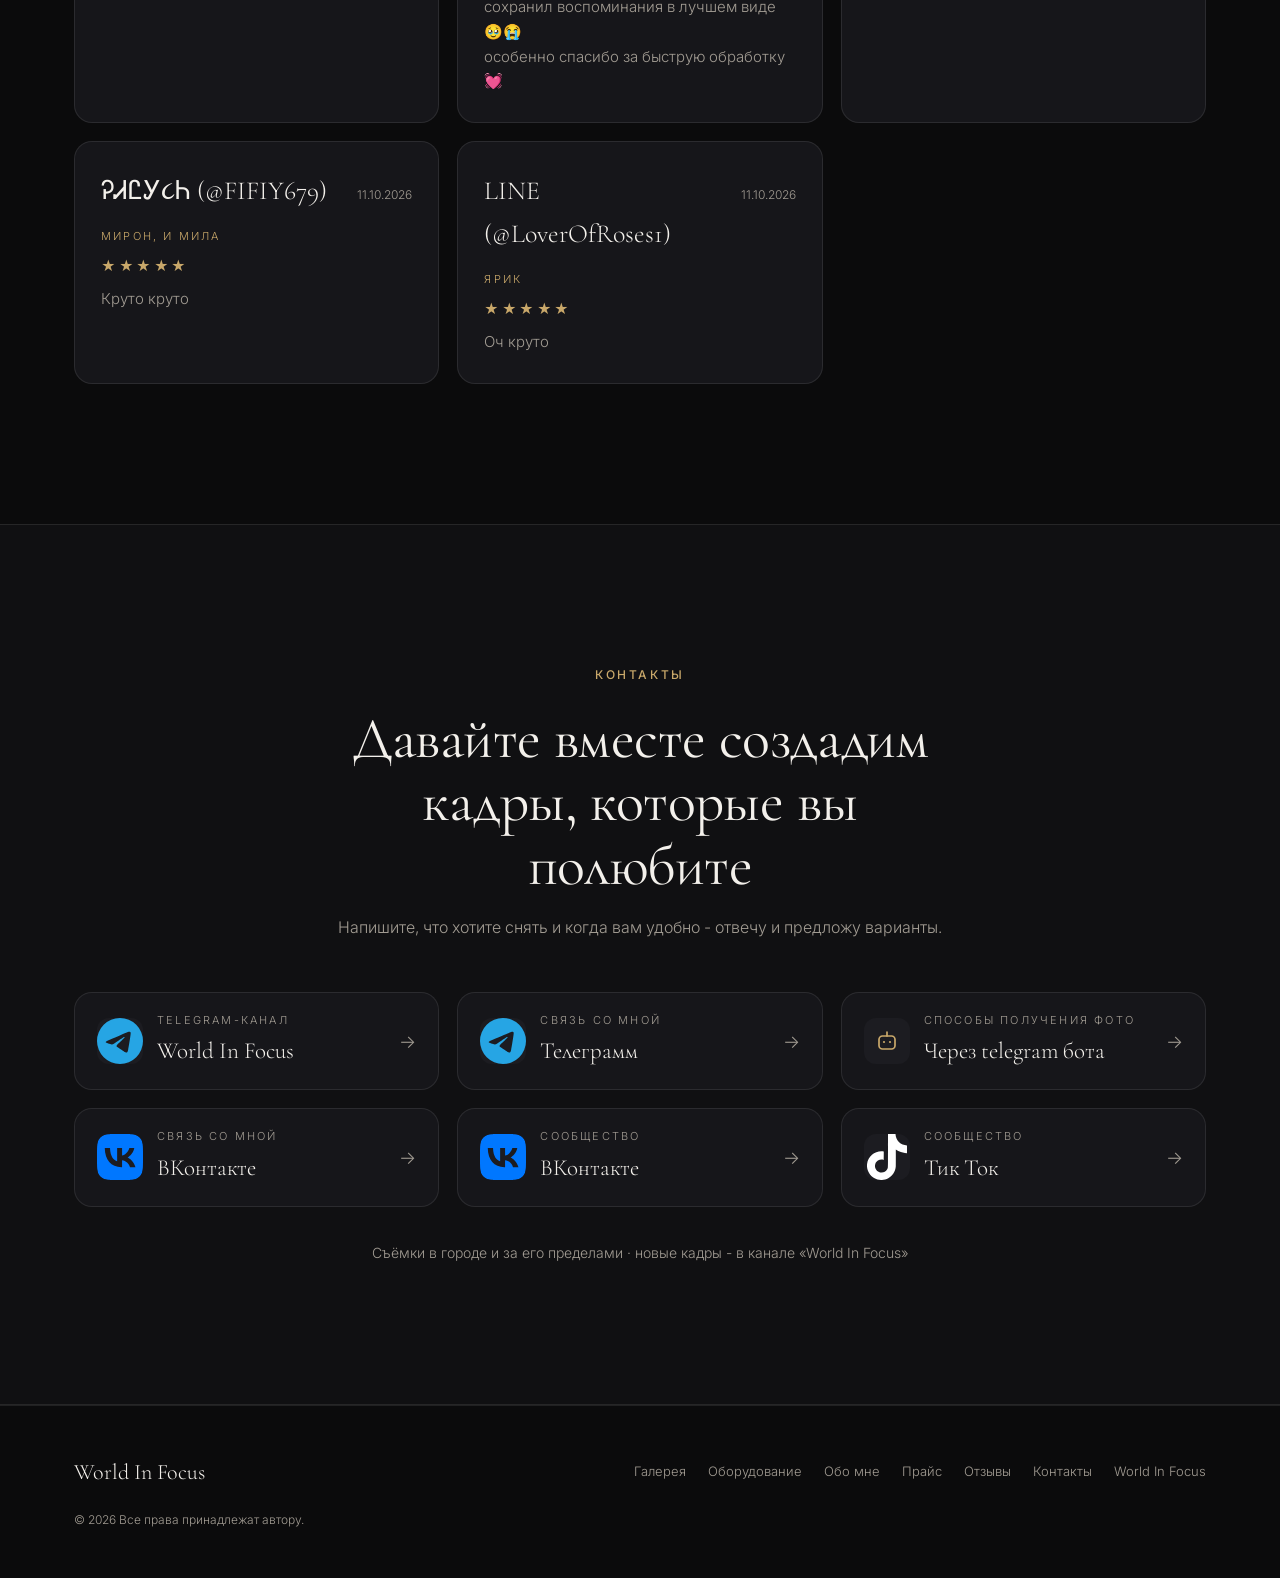
==== commit d1968f5f: "Обновление сайта из редактора" ====
--- a/index.html
+++ b/index.html
@@ -64,7 +64,7 @@
 }
 </script>
 </head>
-<body class="mt-paused">
+<body>
 
 <a class="skip-link" href="#gallery">Перейти к галерее</a>
 
@@ -406,19 +406,5 @@
 <script src="js/site.js"></script>
 <script src="js/lightbox.js"></script>
 
-<!-- Заставка режима «остановлен»: сайт в паузе, содержимое остаётся в коде.
-     Закрыть её нельзя - это полноценная остановка сайта, но поисковик
-     по-прежнему видит работы и тексты, поэтому индексация сохраняется. -->
-<div class="mt-overlay" id="mt-overlay" role="dialog" aria-modal="true"
-     aria-label="Технический перерыв">
-  <div class="mt-box">
-    <div class="mt-mark" aria-hidden="true">II</div>
-    <h1 class="mt-title">Технический перерыв</h1>
-    <p class="mt-text">Выполняется обновление логики сайта.</p>
-    <p class="mt-until">до 28 Октября</p>
-    <div class="mt-actions"><a class="btn btn-primary" href="https://t.me/CorruptMemory" target="_blank" rel="noopener">Написать в Telegram</a></div>
-  </div>
-</div>
-
 </body>
 </html>
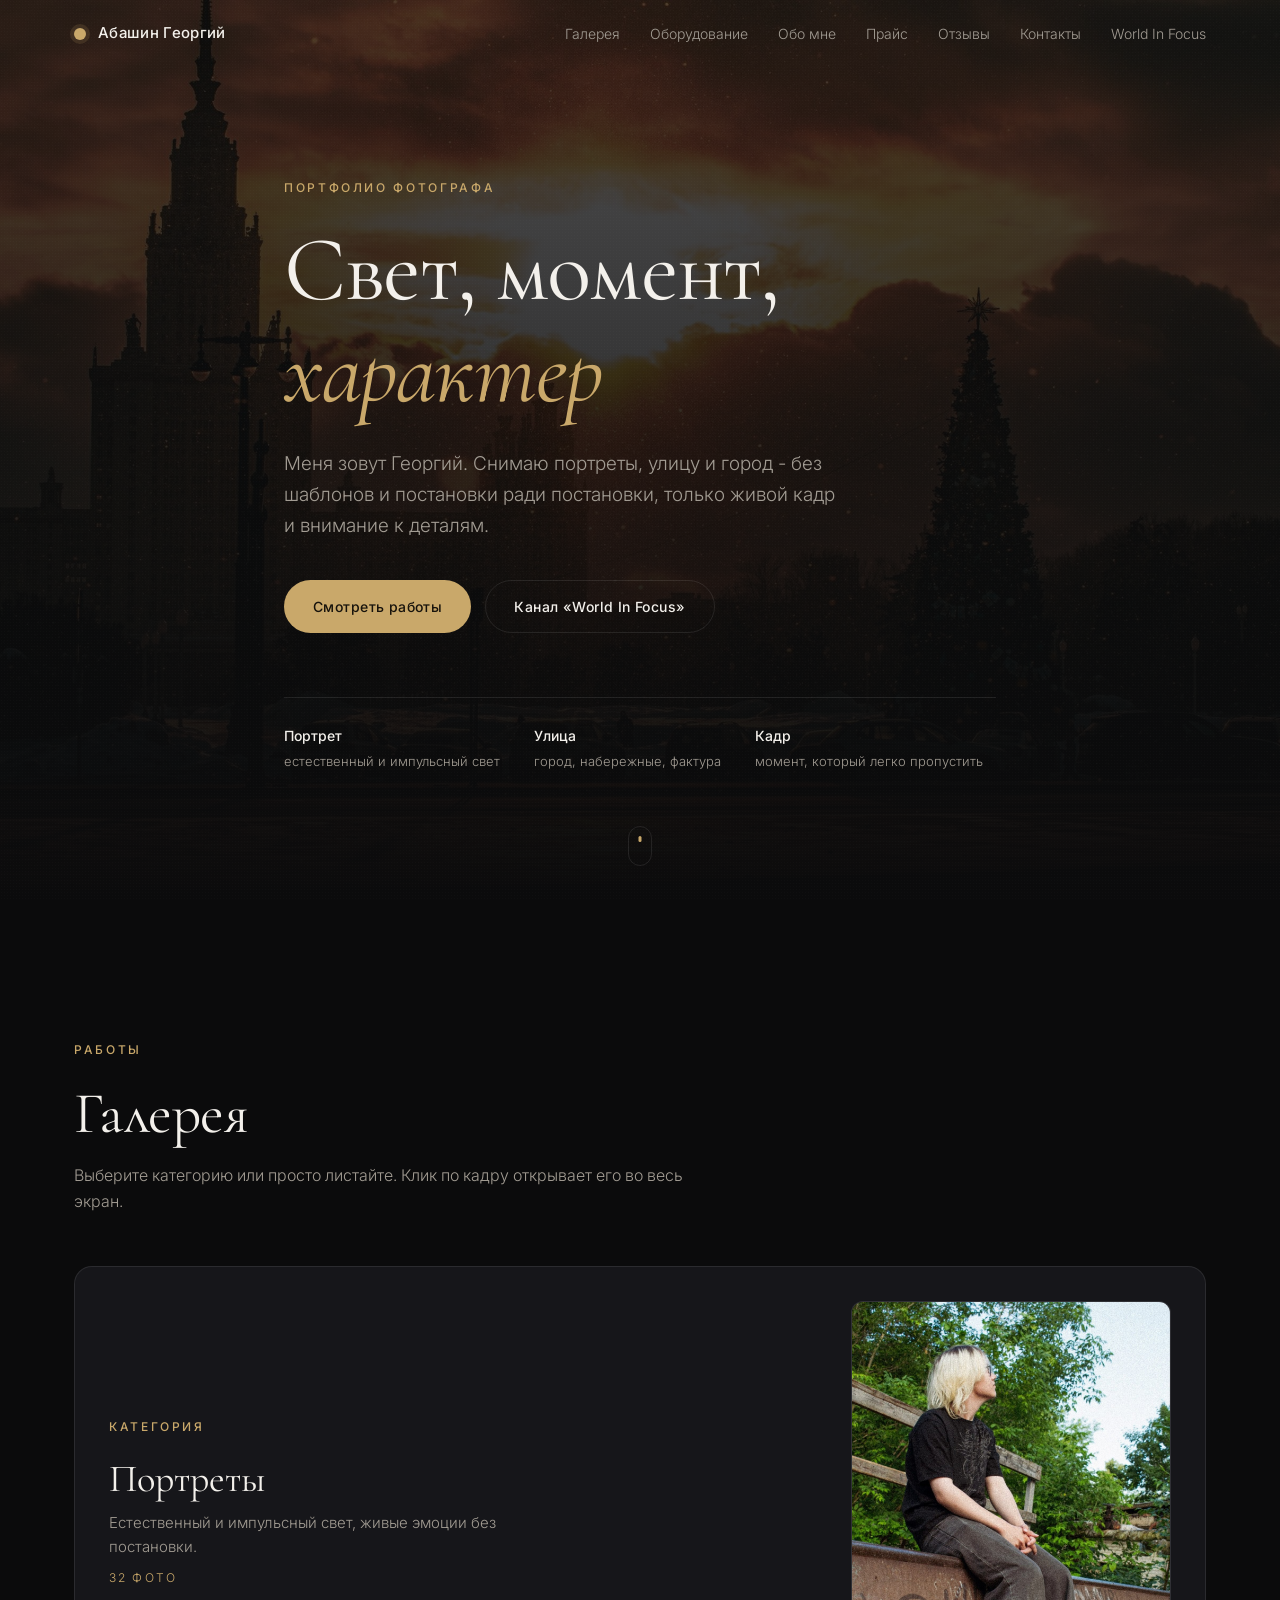
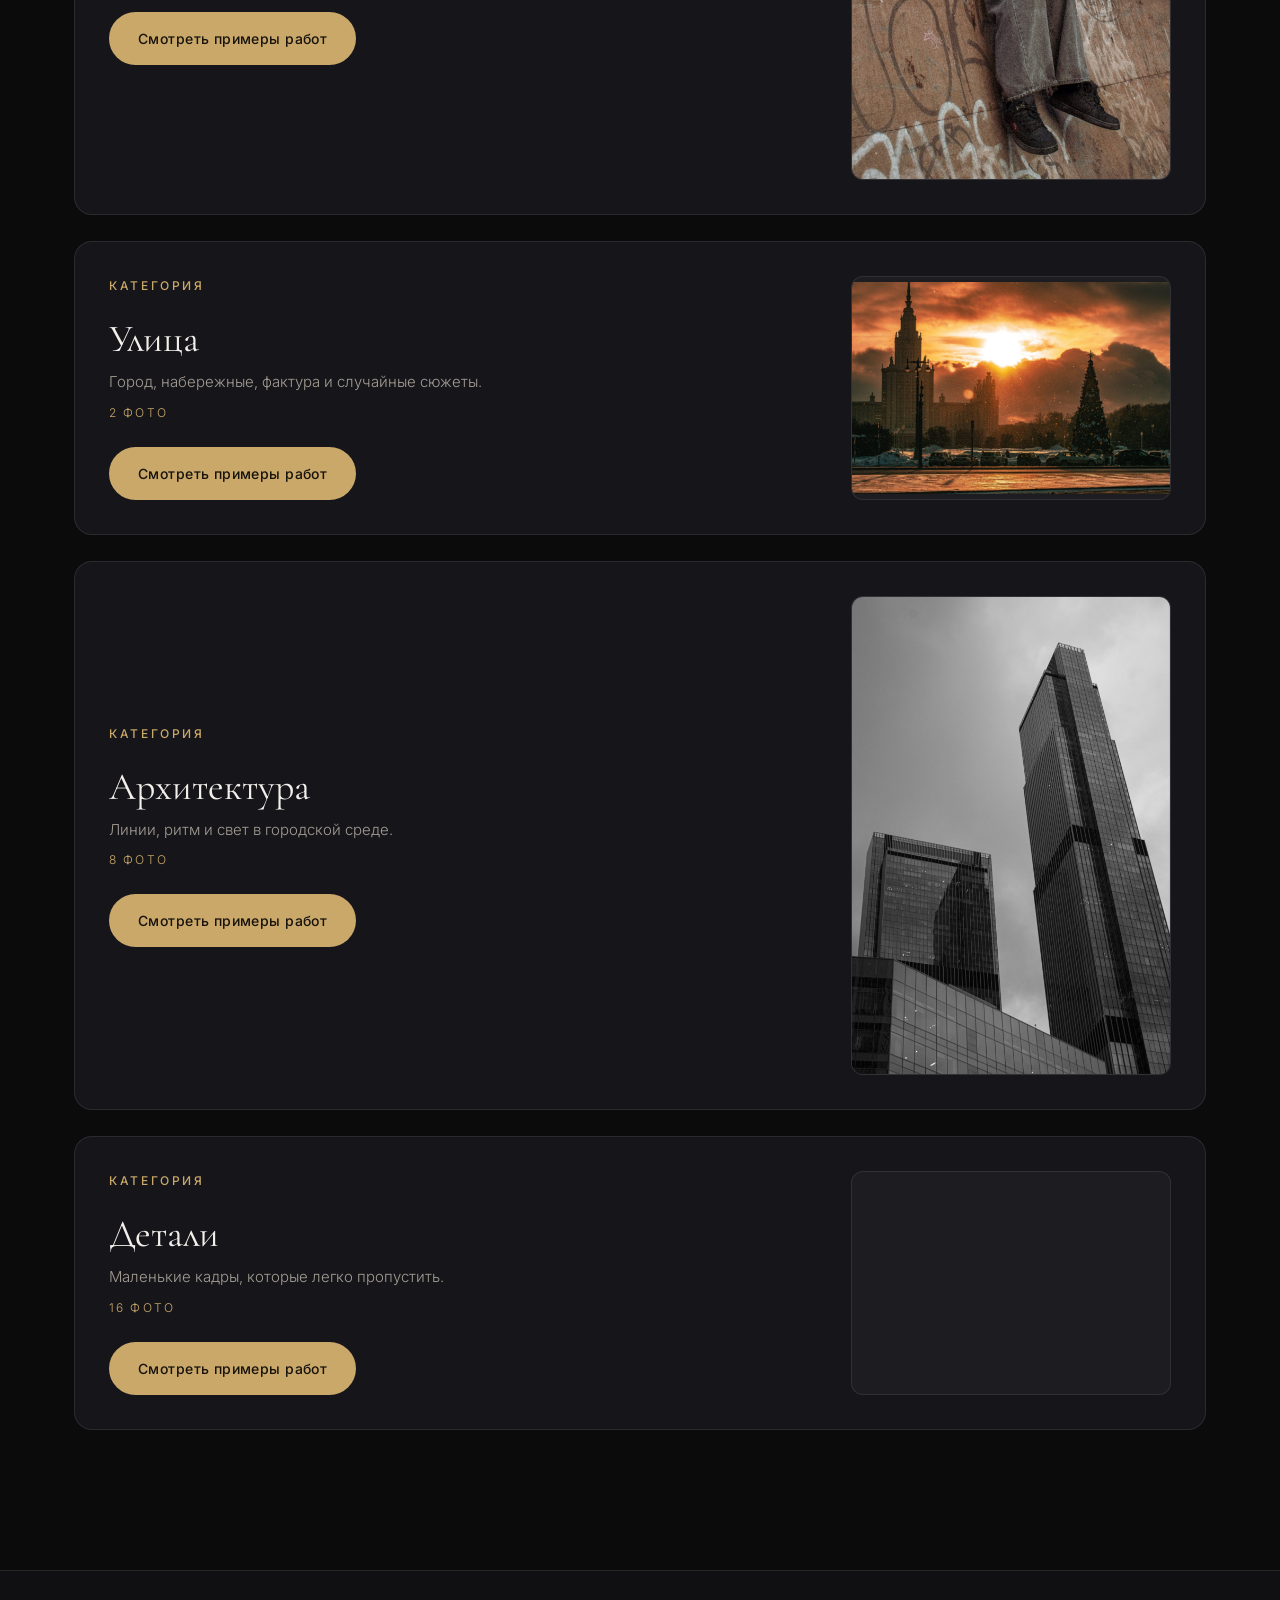
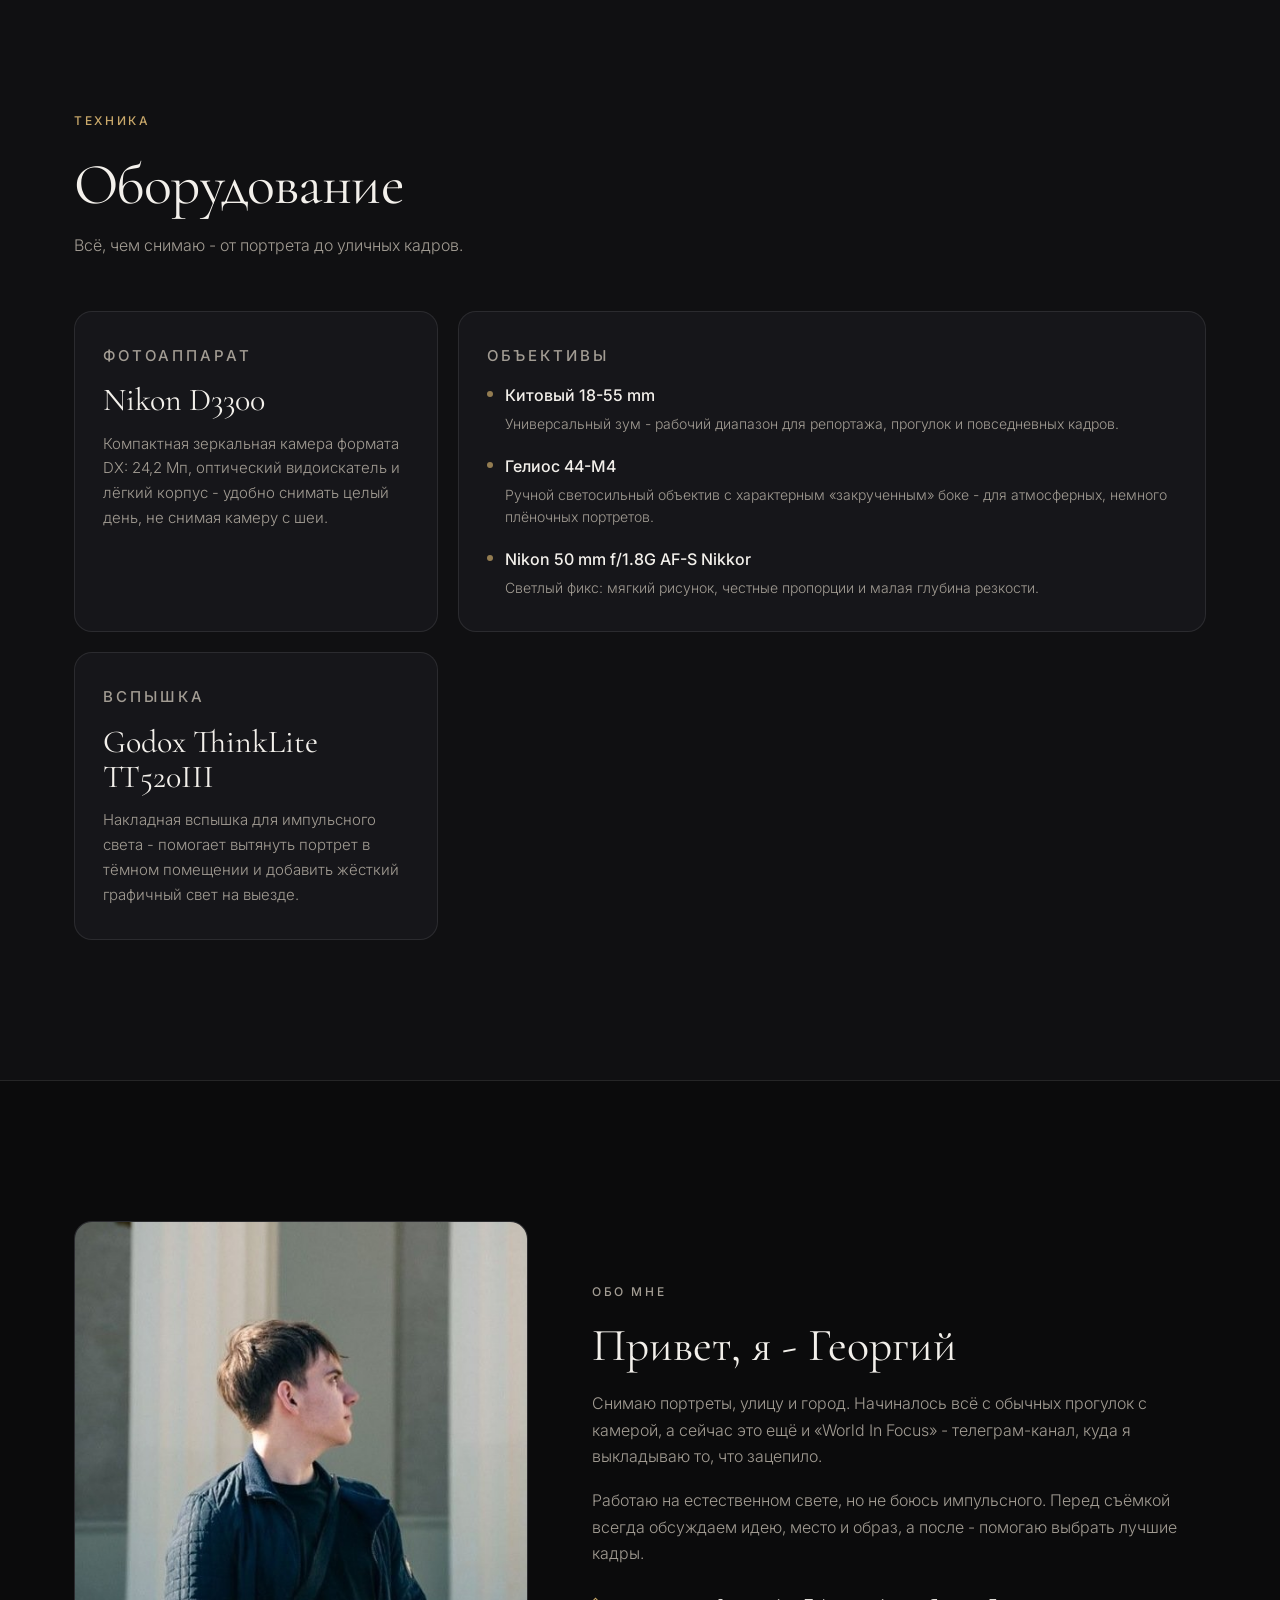
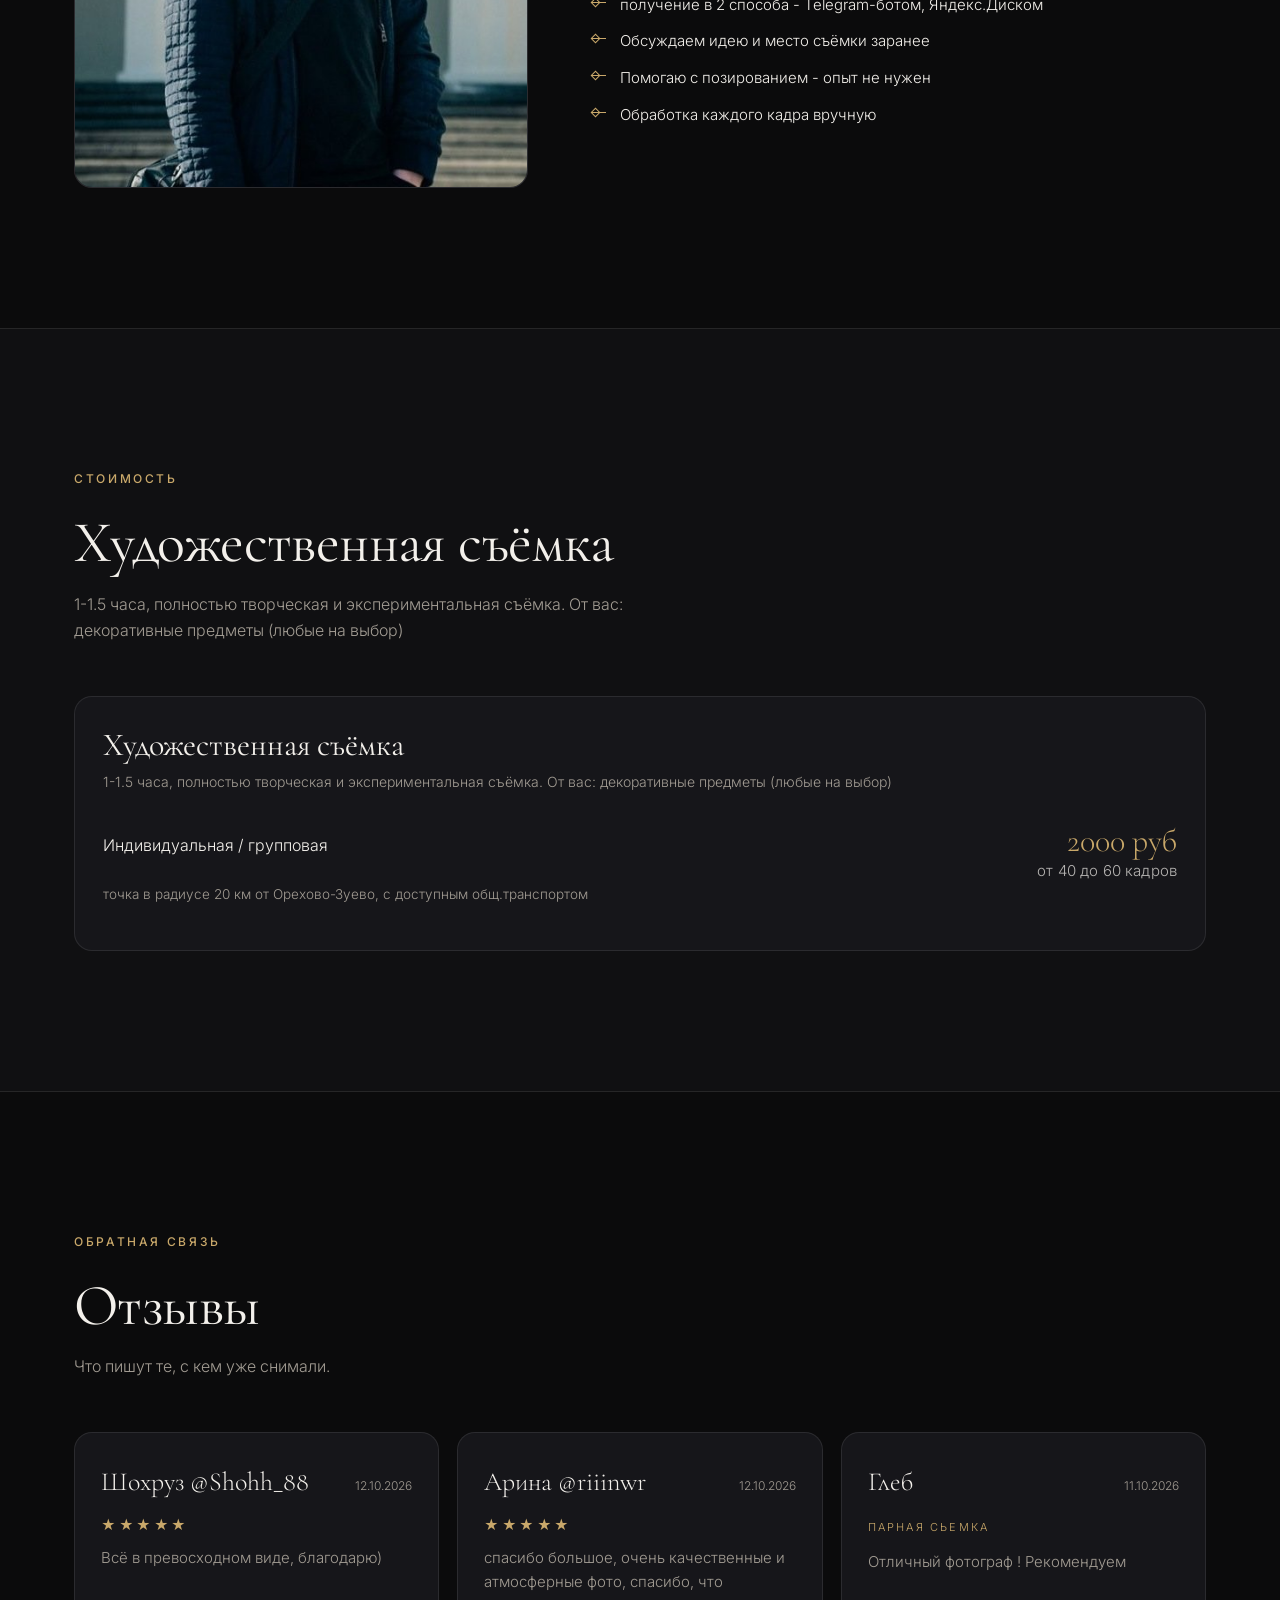
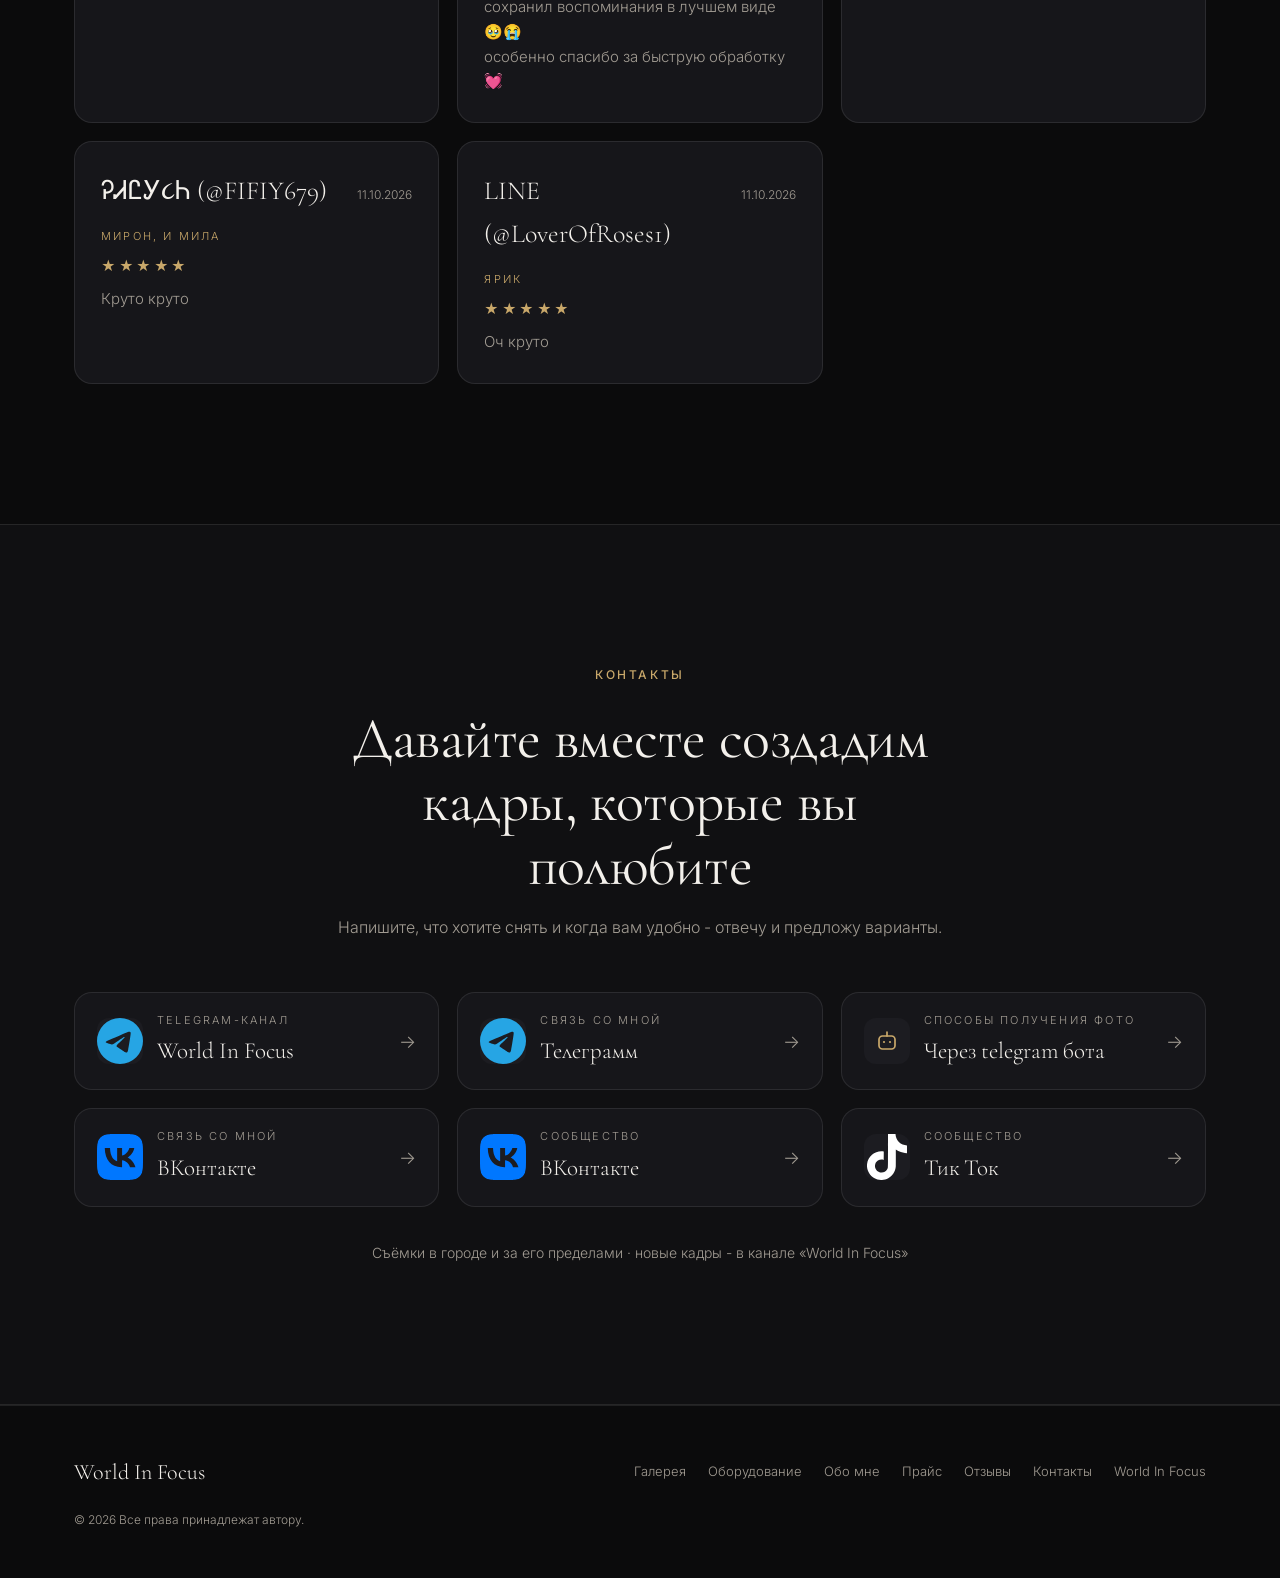
==== commit e702a6df: "фикс фотографий" ====
--- a/index.html
+++ b/index.html
@@ -130,7 +130,7 @@
             <p class="eyebrow">Категория</p>
             <h3>Портреты</h3>
             <p class="cat-sub">Естественный и импульсный свет, живые эмоции без постановки.</p>
-            <p class="cat-count">30 фото</p>
+            <p class="cat-count">32 фото</p>
             <a class="btn btn-primary" href="portraits.html">Смотреть примеры работ</a>
           </div>
           <a class="cat-cover" href="portraits.html"><img src="images/work-01.jpg" alt="Портрет на скейт-рампе" loading="eager" decoding="async"></a>
@@ -140,7 +140,7 @@
             <p class="eyebrow">Категория</p>
             <h3>Улица</h3>
             <p class="cat-sub">Город, набережные, фактура и случайные сюжеты.</p>
-            <p class="cat-count">4 фото</p>
+            <p class="cat-count">2 фото</p>
             <a class="btn btn-primary" href="street.html">Смотреть примеры работ</a>
           </div>
           <a class="cat-cover" href="street.html"><img src="images/work-05.jpg" alt="Закат над Москвой" loading="eager" decoding="async"></a>
